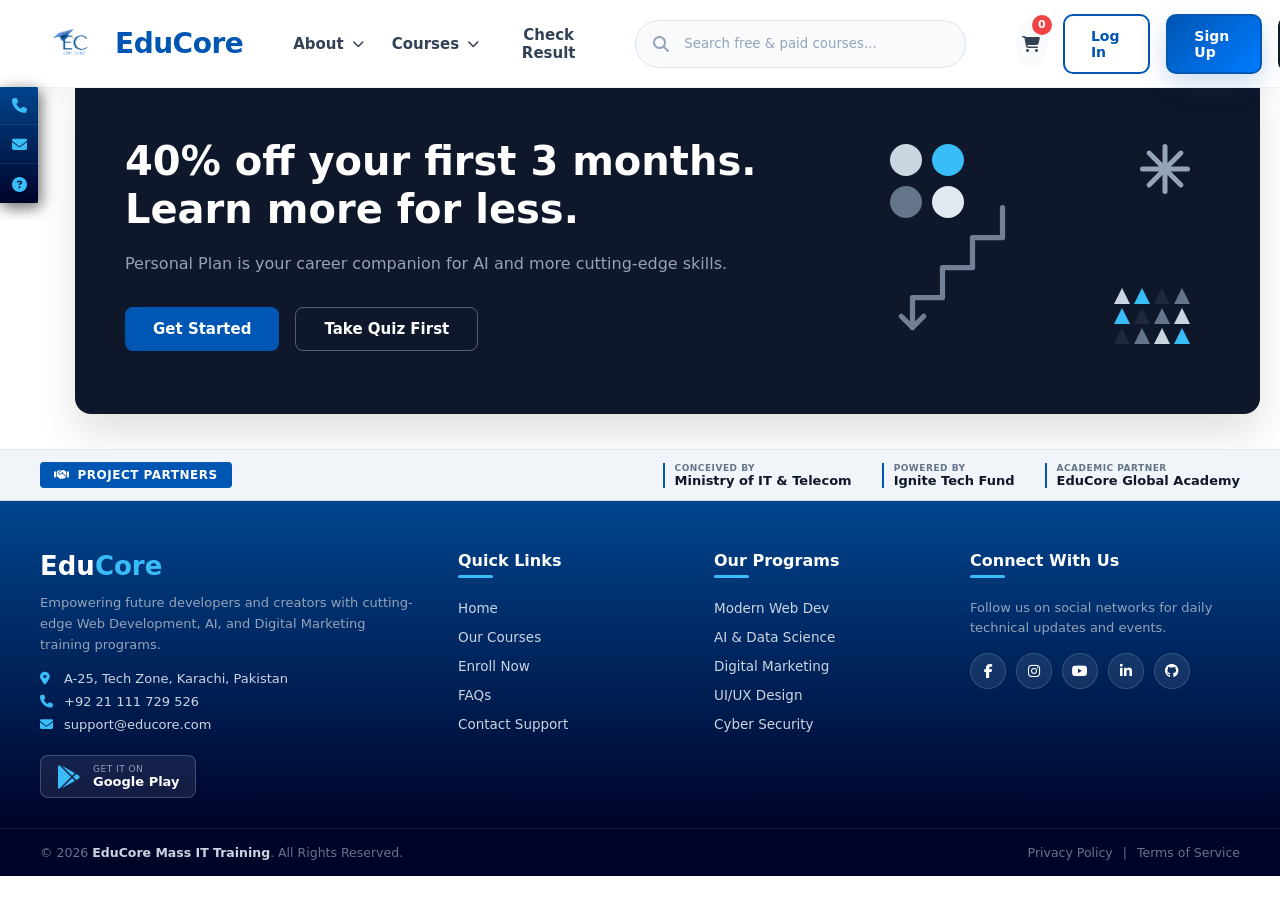
==== index.html @ 3bc1be22 "header footer" ====
<!DOCTYPE html>
<html lang="en">
<head>
    <meta charset="UTF-8">
    <meta name="viewport" content="width=device-width, initial-scale=1.0">
    <title>EduCore Portal</title>
    <link rel="stylesheet" href="https://cdnjs.cloudflare.com/ajax/libs/font-awesome/6.4.0/css/all.min.css">
    <link rel="stylesheet" href="./style.css">
</head>
<body>
<!-- header    first -->


<!-- ===========================
      TOP ANNOUNCEMENT BAR
=========================== -->

<div class="announcement-bar" id="topBar">

    <div class="announcement-content">

        <div class="announcement-left">

            <span class="offer-badge">
                🔥 Admissions Open
            </span>

            <span class="offer-text">
                New Web Development, Digital Marketing & AI batches are now live.
            </span>

        </div>

        <a href="./enrollment.html" class="offer-btn">

            Take Eligibility Quiz

            <i class="fa-solid fa-arrow-right"></i>

        </a>

    </div>

    <button class="close-btn" onclick="closeBar()">

        <i class="fa-solid fa-xmark"></i>

    </button>

</div>


<!-- header frst close -->



<!-- header -->
<div id="header-placeholder"></div>

<!-- header -->












<!-- ====================================
      FLOATING SIDEBAR NAVIGATION 
===================================== -->
<div class="side-floating-bar">

  <!-- Phone Contact -->
  <a href="tel:03041111570" class="side-item">
    <i class="fa-solid fa-phone"></i>
    <span class="side-tooltip">0304-111-1570</span>
  </a>

  <!-- Email Support -->
  <a href="mailto:support@educore.com" class="side-item">
    <i class="fa-solid fa-envelope"></i>
    <span class="side-tooltip">@educore.com</span>
  </a>

  <!-- Quick FAQ / Page Link -->
  <a href="./faq.html" class="side-item accent-item">
    <i class="fa-solid fa-circle-question"></i>
    <span class="side-tooltip">Any Question?</span>
  </a>

</div>
<!-- ====================================
      FLOATING SIDEBAR NAVIGATION 
===================================== -->





























    <!-- /////////////////////nav end//////////////////////// -->

<div class="page-container">

    <section class="hero-slider">
        <div class="slider-container">
            <div class="slider-content">
                <h1 class="animate-text-left">40% off your first 3 months. Learn more for less.</h1>
                <p class="animate-text-bottom">Personal Plan is your career companion for AI and more cutting-edge skills.</p>
                <div class="slider-actions animate-fade">
                    <button class="slider-btn-primary">Get Started</button>
                    <button class="slider-btn-secondary" onclick="openResultModal()">Take Quiz First</button>
                </div>
            </div>

            <div class="slider-graphics-pure">
                
                <div class="circles-group">
                    <div class="pure-circle c-light"></div>
                    <div class="pure-circle c-teal"></div>
                    <div class="pure-circle c-blue-grey"></div>
                    <div class="pure-circle c-dark-grey"></div>
                </div>

                <div class="asterisk-shape">
                    <span class="bar"></span>
                    <span class="bar"></span>
                    <span class="bar"></span>
                    <span class="bar"></span>
                </div>

                <div class="staircase-arrow">
                    <svg width="150" height="150" viewBox="0 0 200 200" fill="none" xmlns="http://www.w3.org/2000/svg">
                        <path d="M150 10V50H110V90H70V130H30V170" stroke="#718096" stroke-width="7" stroke-linecap="round" stroke-linejoin="round"/>
                        <path d="M15 155L30 170L45 155" stroke="#718096" stroke-width="7" stroke-linecap="round" stroke-linejoin="round"/>
                    </svg>
                </div>

                <div class="triangles-mosaic">
                    <div class="tr-sharp color-1"></div>
                    <div class="tr-sharp color-2"></div>
                    <div class="tr-sharp color-3"></div>
                    <div class="tr-sharp color-4"></div>
                    <div class="tr-sharp color-2"></div>
                    <div class="tr-sharp color-3"></div>
                    <div class="tr-sharp color-4"></div>
                    <div class="tr-sharp color-1"></div>
                    <div class="tr-sharp color-3"></div>
                    <div class="tr-sharp color-4"></div>
                    <div class="tr-sharp color-1"></div>
                    <div class="tr-sharp color-2"></div>
                </div>

            </div>
        </div>
    </section>

</div>



    <!-- ///////////////////////slider end//////////////////// -->











































<!-- footer -->
 <div id="footer-placeholder"></div>
 <!-- footer -->



    <!-- JavaScript-->
    <script src="./app.js"></script>
</body>
</html>
---- style.css ----
/*====================================
      1️⃣ CSS VARIABLES (THEME CONFIG)
=====================================*/
:root {
  /* Blue Shades */
  --primary-blue: #0056b3;
  --primary-blue-hover: #0046a1;
  --primary-blue-active: #00408f;
  --primary-blue-alpha: rgba(0, 86, 179, .08);
  --primary-blue-shadow: rgba(0, 86, 179, .20);
  --primary-blue-shadow-hover: rgba(0, 86, 179, .30);

  /* Dark / Slate / Grey Shades */
  --text-dark: #334155;
  --text-heading: #0f172a;
  --btn-dark-bg: #0f172a;
  --slider-bg: #0f172a;

  /* Light / Grey / Border Shades */
  --bg-body: #ffffff;
  --bg-light-grey: #f8fafc;
  --border-light: #edf2f7;
  --border-input: #dbe3ec;
  --placeholder-grey: #94a3b8;
  --icon-grey: #94a3b8;
  --text-muted: #94a3b8;

  /* Status Badges & Accents */
  --badge-free-bg: #dcfce7;
  --badge-free-text: #15803d;
  --badge-paid-bg: #fee2e2;
  --badge-paid-text: #dc2626;
  --cart-badge-bg: #ef4444;

  /* Shadows */
  --shadow-header: 0 8px 25px rgba(0, 0, 0, .04);
  --shadow-dropdown: 0 25px 60px rgba(0, 0, 0, .12);
  --shadow-hover: 0 15px 30px rgba(0, 0, 0, .12);
}

/* Reset Base */
* {
  margin: 0;
  padding: 0;
  box-sizing: border-box;
  font-family: system-ui, -apple-system, BlinkMacSystemFont, 'Segoe UI', Roboto, Oxygen, Ubuntu, Cantarell, sans-serif;
}

body {
  background-color: var(--bg-body);
  color: var(--text-dark);
}

/*====================================
      TOP ANNOUNCEMENT BAR
=====================================*/
.announcement-bar {
  background: var(--btn-dark-bg);
  color: var(--bg-body);
  padding: 10px 20px;
  display: flex;
  align-items: center;
  justify-content: space-between;
  font-size: 14px;
}

.announcement-content {
  display: flex;
  align-items: center;
  gap: 15px;
  margin: 0 auto;
}

.offer-badge {
  background: rgba(255, 255, 255, 0.15);
  padding: 4px 10px;
  border-radius: 20px;
  font-weight: 600;
  font-size: 12px;
}

.offer-btn {
  color: var(--bg-body);
  text-decoration: underline;
  font-weight: 600;
  display: flex;
  align-items: center;
  gap: 6px;
}

.close-btn {
  background: none;
  border: none;
  color: var(--bg-body);
  cursor: pointer;
  font-size: 16px;
}

/*====================================
            MAIN HEADER
=====================================*/
.main-header {
  position: fixed;
  top: 0;
  left: 0;
  width: 100%;
  height: 88px;
  background: var(--bg-body);
  display: flex;
  align-items: center;
  justify-content: space-between;
  padding: 0 45px;
  border-bottom: 1px solid var(--border-light);
  box-shadow: var(--shadow-header);
  z-index: 99999;
  transition: all .35s ease;
}

/* Logo */
.logo-link {
  display: flex;
  align-items: center;
  gap: 12px;
  text-decoration: none;
}

.brand-logo {
  width: 58px;
  transition: .45s;
}

.logo-link:hover .brand-logo {
  transform: rotate(-8deg) scale(1.08);
}

.brand-name {
  font-size: 28px;
  font-weight: 700;
  color: var(--primary-blue);
  letter-spacing: -.5px;
}

/* Center Navigation */
.center-nav {
  flex: 1;
  display: flex;
  align-items: center;
  justify-content: center;
  gap: 45px;
  margin: 0 50px;
}

.nav-links {
  display: flex;
  align-items: center;
  gap: 28px;
}

.drop-btn,
.nav-btn-link {
  background: none;
  border: none;
  outline: none;
  cursor: pointer;
  font-size: 15px;
  font-weight: 600;
  color: var(--text-dark);
  display: flex;
  align-items: center;
  gap: 8px;
  transition: .35s;
  position: relative;
}

.drop-btn i {
  font-size: 12px;
  transition: .35s;
}

.drop-btn:hover,
.nav-btn-link:hover {
  color: var(--primary-blue);
}

.drop-btn:hover i {
  transform: rotate(180deg);
}

.nav-links a::after,
.drop-btn::after,
.nav-btn-link::after {
  content: "";
  position: absolute;
  left: 0;
  bottom: -8px;
  width: 0;
  height: 3px;
  background: var(--primary-blue);
  border-radius: 50px;
  transition: .35s ease;
}

.nav-links a:hover::after,
.drop-btn:hover::after,
.nav-btn-link:hover::after {
  width: 100%;
}

/* Search Bar */
.search-container {
  position: relative;
  width: 360px;
}

.search-icon {
  position: absolute;
  left: 18px;
  top: 50%;
  transform: translateY(-50%);
  color: var(--icon-grey);
}

.search-container input {
  width: 100%;
  height: 48px;
  padding-left: 48px;
  padding-right: 20px;
  border: 1px solid var(--border-input);
  border-radius: 50px;
  outline: none;
  background: var(--bg-light-grey);
  transition: .35s;
}

.search-container input::placeholder {
  color: var(--placeholder-grey);
}

.search-container input:focus {
  background: var(--bg-body);
  border-color: var(--primary-blue);
  box-shadow: 0 0 0 4px var(--primary-blue-alpha);
}

/* Header Actions */
.header-actions {
  display: flex;
  align-items: center;
  gap: 16px;
}

.cart-btn {
  width: 48px;
  height: 48px;
  border-radius: 50%;
  display: flex;
  justify-content: center;
  align-items: center;
  text-decoration: none;
  color: var(--text-dark);
  background: var(--bg-light-grey);
  position: relative;
  transition: .35s;
}

.cart-btn:hover {
  background: var(--primary-blue);
  color: var(--bg-body);
  transform: translateY(-4px);
}

.cart-badge {
  position: absolute;
  top: -5px;
  right: -5px;
  width: 20px;
  height: 20px;
  border-radius: 50%;
  background: var(--cart-badge-bg);
  color: var(--bg-body);
  font-size: 11px;
  display: flex;
  align-items: center;
  justify-content: center;
  font-weight: 600;
}

/* Buttons */
.btn-swipe,
.enroll-btn {
  position: relative;
  overflow: hidden;
  display: inline-flex;
  align-items: center;
  justify-content: center;
  padding: 12px 26px;
  border-radius: 10px;
  text-decoration: none;
  font-size: 14px;
  font-weight: 600;
  transition: .4s;
  cursor: pointer;
}

.login-btn {
  border: 2px solid var(--primary-blue);
  color: var(--primary-blue);
  background: var(--bg-body);
}

.login-btn:hover {
  background: var(--primary-blue);
  color: var(--bg-body);
}

.signup-btn {
  background: linear-gradient(135deg, #0056b3, #007bff);
  color: var(--bg-body);
  border: 2px solid var(--primary-blue);
  box-shadow: 0 10px 25px var(--primary-blue-shadow);
}

.signup-btn:hover {
  background: linear-gradient(135deg, #00408f, #0056b3);
  transform: translateY(-4px);
}

.enroll-btn {
  background: var(--btn-dark-bg);
  color: var(--bg-body);
}

/* Dropdowns */
.dropdown {
  position: relative;
}

.dropdown-menu,
.about-content-box {
  position: absolute;
  top: 65px;
  left: 0;
  background: var(--bg-body);
  border-radius: 18px;
  border: 1px solid var(--border-light);
  box-shadow: var(--shadow-dropdown);
  opacity: 0;
  visibility: hidden;
  transform: translateY(20px);
  transition: .4s ease;
  z-index: 999;
}

.dropdown:hover .dropdown-menu,
.about-dropdown:hover .about-content-box {
  opacity: 1;
  visibility: visible;
  transform: translateY(0);
}

.about-content-box {
  width: 330px;
  padding: 22px;
}

.dropdown-menu {
  width: 900px;
  display: grid;
  grid-template-columns: repeat(4, 1fr);
  gap: 30px;
  padding: 30px;
}

.drop-col h4 {
  color: var(--text-heading);
  margin-bottom: 18px;
  font-size: 17px;
  border-bottom: 2px solid var(--primary-blue);
  padding-bottom: 8px;
}

.drop-col ul {
  list-style: none;
}

.drop-col li {
  display: flex;
  justify-content: space-between;
  align-items: center;
  padding: 10px 0;
  cursor: pointer;
  transition: .35s;
}

.drop-col li:hover {
  padding-left: 10px;
  color: var(--primary-blue);
}

.badge {
  padding: 4px 10px;
  border-radius: 30px;
  font-size: 11px;
  font-weight: 600;
}

.badge-free {
  background: var(--badge-free-bg);
  color: var(--badge-free-text);
}

.badge-paid {
  background: var(--badge-paid-bg);
  color: var(--badge-paid-text);
}
/*====================================
  FLOATING SIDEBAR (HOVER & CLICK FIX)
=====================================*/
.side-floating-bar {
  position: fixed;
  left: 0;
  top: 87px;
  z-index: 99999; /* Higher z-index taaki slider ke upar rahe */
  display: flex;
  flex-direction: column;
  gap: 1px;
  
  /* Gradient Background */
  background: hsla(236, 100%, 8%, 1);
  background: linear-gradient(90deg, hsla(236, 100%, 8%, 1) 0%, hsla(211, 100%, 28%, 1) 100%);
  background: -moz-linear-gradient(90deg, hsla(236, 100%, 8%, 1) 0%, hsla(211, 100%, 28%, 1) 100%);
  background: -webkit-linear-gradient(90deg, hsla(236, 100%, 8%, 1) 0%, hsla(211, 100%, 28%, 1) 100%);
  filter: progid:DXImageTransform.Microsoft.gradient( startColorstr="#000328", endColorstr="#00458E", GradientType=1 );

  border-top-right-radius: 2px;
  border-bottom-right-radius: 2px;
  box-shadow: 2px 4px 15px rgba(0, 0, 0, 0.35);
}

.side-item {
  position: relative;
  width: 38px;
  height: 38px;
  display: flex;
  justify-content: center;
  align-items: center;
  color: #38bdf8;
  text-decoration: none;
  background: transparent;
  transition: all 0.25s ease;
  border-bottom: 1px solid rgba(255, 255, 255, 0.08);
  cursor: pointer; /* Click icon hand pointer */
  z-index: 1;
}

.side-item:last-child {
  border-bottom: none;
}

.side-item i {
  font-size: 15px;
  pointer-events: none; /* Icon click event block na kare */
}

.side-item:hover {
  color: #ffffff;
  background: rgba(255, 255, 255, 0.15);
}

/* Tooltip / Popup Slide-out */
.side-item .side-tooltip {
  position: absolute;
  left: 100%;
  top: 0;
  height: 100%;
  
  background: hsla(236, 100%, 8%, 1);
  background: linear-gradient(90deg, hsla(236, 100%, 8%, 1) 0%, hsla(211, 100%, 28%, 1) 100%);
  background: -moz-linear-gradient(90deg, hsla(236, 100%, 8%, 1) 0%, hsla(211, 100%, 28%, 1) 100%);
  background: -webkit-linear-gradient(90deg, hsla(236, 100%, 8%, 1) 0%, hsla(211, 100%, 28%, 1) 100%);
  filter: progid:DXImageTransform.Microsoft.gradient( startColorstr="#000328", endColorstr="#00458E", GradientType=1 );

  color: #ffffff;
  font-size: 13px;
  font-weight: 500;
  white-space: nowrap;
  padding: 0 14px;
  display: flex;
  align-items: center;
  border-top-right-radius: 4px;
  border-bottom-right-radius: 4px;
  border-left: 1px solid rgba(255, 255, 255, 0.15);
  
  /* Display & Visibility settings */
  opacity: 0;
  visibility: hidden;
  transform: translateX(-8px);
  transition: opacity 0.25s ease, transform 0.25s ease, visibility 0.25s;
  box-shadow: 4px 2px 12px rgba(0, 0, 0, 0.35);
}

/* Hover Action - Reveal Tooltip */
.side-item:hover .side-tooltip {
  opacity: 1;
  visibility: visible;
  transform: translateX(0);
}















/*====================================
  3️⃣ HERO SLIDER & ANIMATED SHAPES
=====================================*/
.page-container {
  padding: 35px 20px 35px 75px; 
  max-width: 1350px;
  margin: 0 auto;
}

.hero-slider {
  background-color: var(--slider-bg);
  border-radius: 16px;
  padding: 60px 50px;
  box-shadow: 0 20px 40px rgba(0, 0, 0, 0.12);
}

.slider-container {
  display: flex;
  align-items: center;
  justify-content: space-between;
  gap: 40px;
}

.slider-content {
  flex: 1.2;
}

.slider-content h1 {
  font-size: 40px;
  font-weight: 700;
  color: #ffffff;
  line-height: 1.2;
  margin-bottom: 18px;
}

.slider-content p {
  font-size: 16px;
  color: #94a3b8;
  margin-bottom: 30px;
  line-height: 1.6;
}

.slider-actions {
  display: flex;
  gap: 16px;
}

.slider-btn-primary {
  background: var(--primary-blue);
  color: #ffffff;
  border: none;
  padding: 12px 28px;
  border-radius: 8px;
  font-weight: 600;
  font-size: 15px;
  cursor: pointer;
  transition: 0.35s;
}

.slider-btn-primary:hover {
  background: var(--primary-blue-hover);
  transform: translateY(-2px);
}

.slider-btn-secondary {
  background: transparent;
  color: #ffffff;
  border: 1px solid rgba(255, 255, 255, 0.3);
  padding: 12px 28px;
  border-radius: 8px;
  font-weight: 600;
  font-size: 15px;
  cursor: pointer;
  transition: 0.35s;
}

.slider-btn-secondary:hover {
  background: rgba(255, 255, 255, 0.1);
  border-color: #ffffff;
}

/* Graphics & Animations */
.slider-graphics-pure {
  position: relative;
  width: 340px;
  height: 220px;
  flex-shrink: 0;
}

/* 1. Circles Floating Animation */
.circles-group {
  display: grid;
  grid-template-columns: repeat(2, 32px);
  gap: 10px;
  position: absolute;
  top: 10px;
  left: 20px;
  animation: floatPulse 4s ease-in-out infinite;
}

.pure-circle {
  width: 32px;
  height: 32px;
  border-radius: 50%;
}

.c-light { background-color: #cbd5e1; }
.c-teal { background-color: #38bdf8; }
.c-blue-grey { background-color: #64748b; }
.c-dark-grey { background-color: #e2e8f0; }

/* 2. Rotating Star / Asterisk */
.asterisk-shape {
  position: absolute;
  top: 10px;
  right: 20px;
  width: 50px;
  height: 50px;
  animation: spinSlow 12s linear infinite;
}

.asterisk-shape .bar {
  position: absolute;
  top: 50%;
  left: 0;
  width: 100%;
  height: 5px;
  background-color: #94a3b8;
  border-radius: 3px;
}

.asterisk-shape .bar:nth-child(1) { transform: translateY(-50%) rotate(0deg); }
.asterisk-shape .bar:nth-child(2) { transform: translateY(-50%) rotate(45deg); }
.asterisk-shape .bar:nth-child(3) { transform: translateY(-50%) rotate(90deg); }
.asterisk-shape .bar:nth-child(4) { transform: translateY(-50%) rotate(135deg); }

/* 3. Staircase Arrow Bounce */
.staircase-arrow {
  position: absolute;
  bottom: 0;
  left: 20px;
  animation: stepBounce 2.5s ease-in-out infinite;
}

/* 4. Triangles Shimmer */
.triangles-mosaic {
  position: absolute;
  bottom: 10px;
  right: 20px;
  display: grid;
  grid-template-columns: repeat(4, 16px);
  gap: 4px;
}

.tr-sharp {
  width: 0;
  height: 0;
  border-left: 8px solid transparent;
  border-right: 8px solid transparent;
  border-bottom: 16px solid #475569;
  animation: shimmer 3s infinite ease-in-out;
}

.tr-sharp.color-1 { border-bottom-color: #cbd5e1; animation-delay: 0.2s; }
.tr-sharp.color-2 { border-bottom-color: #38bdf8; animation-delay: 0.4s; }
.tr-sharp.color-3 { border-bottom-color: #1e293b; animation-delay: 0.6s; }
.tr-sharp.color-4 { border-bottom-color: #64748b; animation-delay: 0.8s; }

/* Keyframe Animations */
@keyframes floatPulse {
  0%, 100% { transform: translateY(0) scale(1); }
  50% { transform: translateY(-8px) scale(1.03); }
}

@keyframes spinSlow {
  from { transform: rotate(0deg); }
  to { transform: rotate(360deg); }
}

@keyframes stepBounce {
  0%, 100% { transform: translateY(0); }
  50% { transform: translateY(6px); }
}

@keyframes shimmer {
  0%, 100% { opacity: 0.5; transform: scale(1); }
  50% { opacity: 1; transform: scale(1.1); }
}










































































/*====================================
      FOOTER STYLES (THEME MATCHED)
=====================================*/
.site-footer {
  width: 100%;
  font-family: inherit;
}

/* 1. Stakeholders Strip (Light Grey Header Strip) */
.stakeholders-strip {
  background: #f1f5f9;
  border-top: 1px solid #e2e8f0;
  border-bottom: 1px solid #cbd5e1;
  padding: 12px 20px;
}

.strip-container {
  max-width: 1200px;
  margin: 0 auto;
  display: flex;
  align-items: center;
  justify-content: space-between;
  flex-wrap: wrap;
  gap: 15px;
}

.stakeholder-badge {
  background: #0056b3;
  color: #ffffff;
  padding: 6px 14px;
  border-radius: 4px;
  font-size: 12px;
  font-weight: 700;
  display: flex;
  align-items: center;
  gap: 8px;
  letter-spacing: 0.5px;
}

.partners-logos {
  display: flex;
  align-items: center;
  gap: 30px;
  flex-wrap: wrap;
}

.partner-box {
  display: flex;
  flex-direction: column;
  border-left: 2px solid #0056b3;
  padding-left: 10px;
}

.partner-box small {
  font-size: 9px;
  color: #64748b;
  font-weight: 700;
  letter-spacing: 0.5px;
}

.partner-box strong {
  font-size: 13px;
  color: #0f172a;
}

/* 2. Main Footer Body (Theme Gradient) */
.footer-main {
  background: hsla(236, 100%, 8%, 1);
  background: linear-gradient(90deg, hsla(236, 100%, 8%, 1) 0%, hsla(211, 100%, 28%, 1) 100%);
  background: -moz-linear-gradient(90deg, hsla(236, 100%, 8%, 1) 0%, hsla(211, 100%, 28%, 1) 100%);
  background: -webkit-linear-gradient(90deg, hsla(236, 100%, 8%, 1) 0%, hsla(211, 100%, 28%, 1) 100%);
  filter: progid:DXImageTransform.Microsoft.gradient( startColorstr="#000328", endColorstr="#00458E", GradientType=1 );
  color: #cbd5e1;
  padding: 50px 20px 30px;
}

.footer-container {
  max-width: 1200px;
  margin: 0 auto;
  display: grid;
  grid-template-columns: 1.4fr 0.8fr 0.8fr 1fr;
  gap: 40px;
}

.footer-col .col-title {
  color: #ffffff;
  font-size: 16px;
  font-weight: 700;
  margin-bottom: 20px;
  position: relative;
  padding-bottom: 8px;
}

.footer-col .col-title::after {
  content: "";
  position: absolute;
  left: 0;
  bottom: 0;
  width: 35px;
  height: 3px;
  background: #38bdf8;
  border-radius: 2px;
}

.footer-logo {
  font-size: 26px;
  color: #ffffff;
  font-weight: 800;
  margin-bottom: 12px;
}

.footer-logo span {
  color: #38bdf8;
}

.brand-desc {
  font-size: 13px;
  line-height: 1.6;
  margin-bottom: 16px;
  color: #94a3b8;
}

.contact-info p {
  font-size: 13px;
  margin-bottom: 8px;
  display: flex;
  align-items: center;
  gap: 10px;
  color: #cbd5e1;
}

.contact-info i {
  color: #38bdf8;
  width: 14px;
}

/* Google Play Button Feature */
.google-play-btn {
  display: inline-flex;
  align-items: center;
  gap: 12px;
  background: rgba(255, 255, 255, 0.08);
  border: 1px solid rgba(255, 255, 255, 0.2);
  padding: 8px 16px;
  border-radius: 8px;
  color: #ffffff;
  text-decoration: none;
  margin-top: 15px;
  transition: all 0.3s ease;
}

.google-play-btn:hover {
  background: rgba(255, 255, 255, 0.18);
  border-color: #38bdf8;
  transform: translateY(-2px);
}

.google-play-btn i {
  font-size: 24px;
  color: #38bdf8;
}

.google-play-btn .btn-text {
  display: flex;
  flex-direction: column;
}

.google-play-btn small {
  font-size: 9px;
  letter-spacing: 0.5px;
  color: #94a3b8;
}

.google-play-btn span {
  font-size: 13px;
  font-weight: 700;
}

/* Footer Links */
.footer-links {
  list-style: none;
  padding: 0;
  margin: 0;
}

.footer-links li {
  margin-bottom: 10px;
}

.footer-links a {
  color: #cbd5e1;
  text-decoration: none;
  font-size: 13.5px;
  transition: all 0.25s ease;
}

.footer-links a:hover {
  color: #38bdf8;
  padding-left: 6px;
}

/* Social Icons */
.social-text {
  font-size: 13px;
  color: #94a3b8;
  margin-bottom: 16px;
  line-height: 1.5;
}

.footer-socials {
  display: flex;
  gap: 10px;
}

.social-icon {
  width: 36px;
  height: 36px;
  border-radius: 50%;
  background: rgba(255, 255, 255, 0.08);
  border: 1px solid rgba(255, 255, 255, 0.15);
  color: #ffffff;
  display: flex;
  align-items: center;
  justify-content: center;
  text-decoration: none;
  font-size: 14px;
  transition: all 0.3s ease;
}

.social-icon:hover {
  background: #0056b3;
  border-color: #38bdf8;
  color: #ffffff;
  transform: translateY(-3px);
}

/* 3. Bottom Copyright Bar */
.footer-bottom {
  background: #000328;
  border-top: 1px solid rgba(255, 255, 255, 0.08);
  padding: 16px 20px;
  font-size: 12.5px;
  color: #64748b;
}

.bottom-container {
  max-width: 1200px;
  margin: 0 auto;
  display: flex;
  justify-content: space-between;
  align-items: center;
  flex-wrap: wrap;
  gap: 10px;
}

.bottom-container strong {
  color: #cbd5e1;
}

.legal-links {
  display: flex;
  gap: 10px;
}

.legal-links a {
  color: #64748b;
  text-decoration: none;
  transition: color 0.2s;
}

.legal-links a:hover {
  color: #38bdf8;
}

/* BACK TO TOP BUTTON */
#backToTopBtn {
  position: fixed;
  bottom: 25px;
  right: 25px;
  width: 42px;
  height: 42px;
  border-radius: 50%;
  background: linear-gradient(135deg, #0056b3, #007bff);
  color: #ffffff;
  border: none;
  outline: none;
  cursor: pointer;
  box-shadow: 0 4px 12px rgba(0, 0, 0, 0.3);
  display: flex;
  align-items: center;
  justify-content: center;
  font-size: 16px;
  z-index: 1000;
  opacity: 0;
  visibility: hidden;
  transition: all 0.3s ease;
}

#backToTopBtn.show {
  opacity: 1;
  visibility: visible;
}

#backToTopBtn:hover {
  background: linear-gradient(135deg, #003e82, #0056b3);
  transform: translateY(-4px);
}

/* Responsive Grid for Mobile/Tablet */
@media (max-width: 900px) {
  .footer-container {
    grid-template-columns: 1fr 1fr;
  }
}

@media (max-width: 550px) {
  .footer-container {
    grid-template-columns: 1fr;
  }
  .strip-container, .bottom-container {
    flex-direction: column;
    text-align: center;
  }
}




/* footer end */
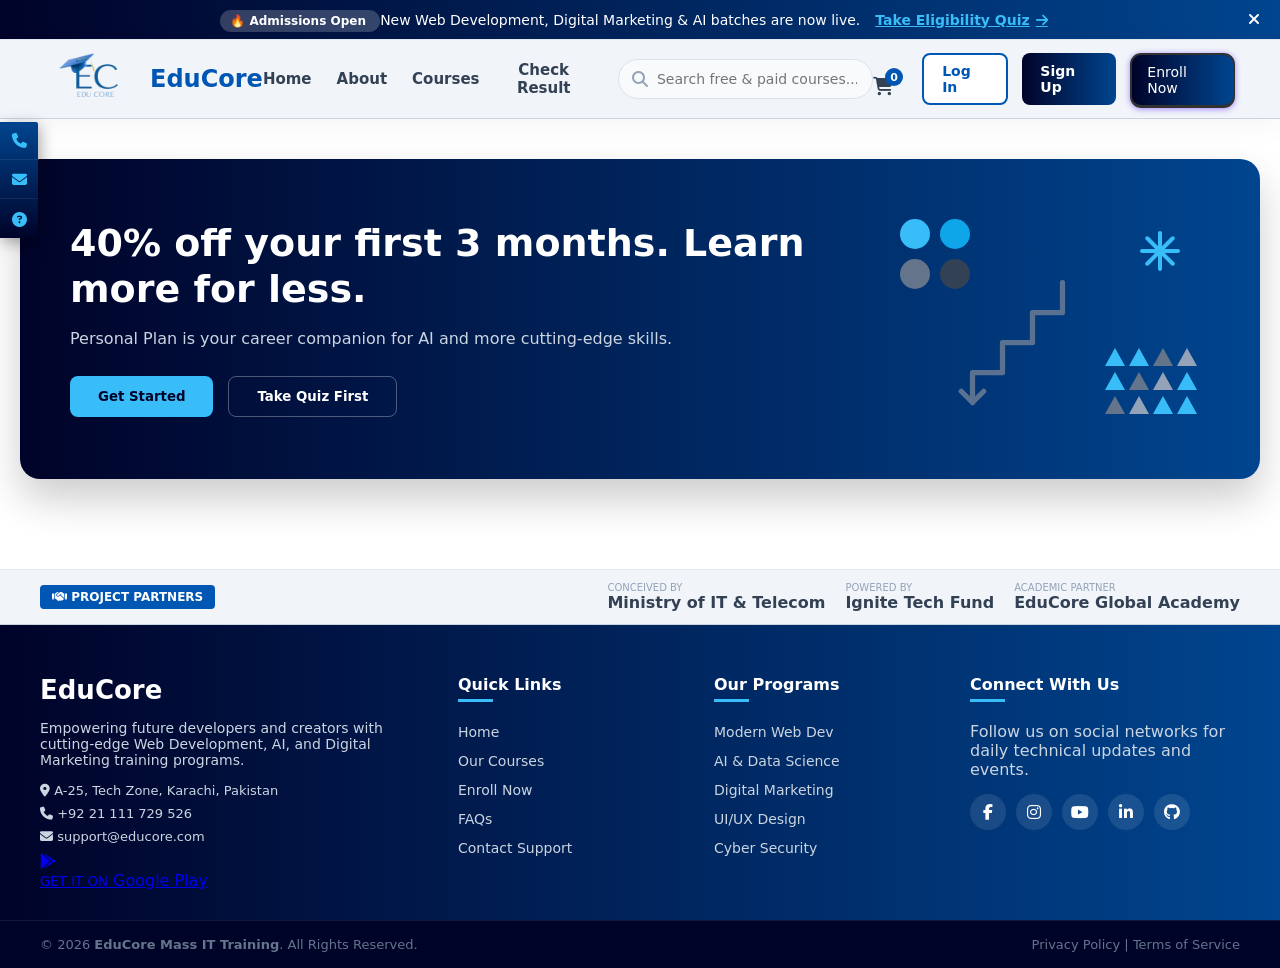
==== commit bbe7ce84: "faq update" ====
--- a/index.html
+++ b/index.html
@@ -70,41 +70,38 @@
 
 
 
+
+
+
+
+
 <!-- ====================================
       FLOATING SIDEBAR NAVIGATION 
 ===================================== -->
 <div class="side-floating-bar">
 
   <!-- Phone Contact -->
-  <a href="tel:03041111570" class="side-item">
+  <a href="tel:03200918060" class="side-item">
     <i class="fa-solid fa-phone"></i>
-    <span class="side-tooltip">0304-111-1570</span>
+    <span class="side-tooltip">03200918060</span>
   </a>
 
   <!-- Email Support -->
   <a href="mailto:support@educore.com" class="side-item">
     <i class="fa-solid fa-envelope"></i>
-    <span class="side-tooltip">@educore.com</span>
+    <span class="side-tooltip">@educore</span>
   </a>
 
   <!-- Quick FAQ / Page Link -->
   <a href="./faq.html" class="side-item accent-item">
     <i class="fa-solid fa-circle-question"></i>
-    <span class="side-tooltip">Any Question?</span>
+    <span class="side-tooltip">FAQs</span>
   </a>
 
 </div>
 <!-- ====================================
       FLOATING SIDEBAR NAVIGATION 
 ===================================== -->
-
-
-
-
-
-
-
-
 
 
 
--- a/style.css
+++ b/style.css
@@ -1,426 +1,413 @@
-/*====================================
-      1️⃣ CSS VARIABLES (THEME CONFIG)
-=====================================*/
+/*===================================================
+  1. GLOBAL VARIABLES & THEME CONFIG
+====================================================*/
 :root {
-  /* Blue Shades */
-  --primary-blue: #0056b3;
-  --primary-blue-hover: #0046a1;
-  --primary-blue-active: #00408f;
-  --primary-blue-alpha: rgba(0, 86, 179, .08);
-  --primary-blue-shadow: rgba(0, 86, 179, .20);
-  --primary-blue-shadow-hover: rgba(0, 86, 179, .30);
-
-  /* Dark / Slate / Grey Shades */
-  --text-dark: #334155;
-  --text-heading: #0f172a;
-  --btn-dark-bg: #0f172a;
-  --slider-bg: #0f172a;
-
-  /* Light / Grey / Border Shades */
-  --bg-body: #ffffff;
-  --bg-light-grey: #f8fafc;
-  --border-light: #edf2f7;
-  --border-input: #dbe3ec;
-  --placeholder-grey: #94a3b8;
-  --icon-grey: #94a3b8;
-  --text-muted: #94a3b8;
-
-  /* Status Badges & Accents */
-  --badge-free-bg: #dcfce7;
-  --badge-free-text: #15803d;
-  --badge-paid-bg: #fee2e2;
-  --badge-paid-text: #dc2626;
-  --cart-badge-bg: #ef4444;
-
-  /* Shadows */
-  --shadow-header: 0 8px 25px rgba(0, 0, 0, .04);
-  --shadow-dropdown: 0 25px 60px rgba(0, 0, 0, .12);
-  --shadow-hover: 0 15px 30px rgba(0, 0, 0, .12);
+    --theme-gradient: linear-gradient(90deg, hsla(236, 100%, 8%, 1) 0%, hsla(211, 100%, 28%, 1) 100%);
+    --theme-dark-bg: #000328;
+    --theme-accent-blue: #38bdf8;
+    
+    --primary-blue: #0056b3;
+    --primary-blue-hover: #0046a1;
+    --text-dark: #334155;
+    --text-heading: #0f172a;
+    --bg-body: #ffffff;
+    --bg-light-grey: #f8fafc;
+    --border-light: #edf2f7;
+    --border-input: #dbe3ec;
+    --icon-grey: #94a3b8;
+    --text-muted: #cbd5e1;
+
+    --orange-accent: #f58220;
+    --shadow-header: 0 8px 25px rgba(0, 0, 0, .04);
 }
 
 /* Reset Base */
 * {
-  margin: 0;
-  padding: 0;
-  box-sizing: border-box;
-  font-family: system-ui, -apple-system, BlinkMacSystemFont, 'Segoe UI', Roboto, Oxygen, Ubuntu, Cantarell, sans-serif;
+    margin: 0;
+    padding: 0;
+    box-sizing: border-box;
+    font-family: 'Open Sans', system-ui, -apple-system, sans-serif;
 }
 
 body {
-  background-color: var(--bg-body);
-  color: var(--text-dark);
-}
-
-/*====================================
-      TOP ANNOUNCEMENT BAR
-=====================================*/
+    background-color: var(--bg-body);
+    color: var(--text-dark);
+    overflow-x: hidden;
+}
+
+/*===================================================
+  2. TOP ANNOUNCEMENT BAR & FLOATING SIDEBAR
+====================================================*/
 .announcement-bar {
-  background: var(--btn-dark-bg);
-  color: var(--bg-body);
-  padding: 10px 20px;
-  display: flex;
-  align-items: center;
-  justify-content: space-between;
-  font-size: 14px;
+    background: var(--theme-gradient);
+    color: #ffffff;
+    padding: 10px 20px;
+    display: flex;
+    align-items: center;
+    justify-content: space-between;
+    font-size: 14px;
 }
 
 .announcement-content {
-  display: flex;
-  align-items: center;
-  gap: 15px;
-  margin: 0 auto;
+    display: flex;
+    align-items: center;
+    gap: 15px;
+    margin: 0 auto;
 }
 
 .offer-badge {
-  background: rgba(255, 255, 255, 0.15);
-  padding: 4px 10px;
-  border-radius: 20px;
-  font-weight: 600;
-  font-size: 12px;
+    background: rgba(255, 255, 255, 0.2);
+    padding: 4px 10px;
+    border-radius: 20px;
+    font-weight: 600;
+    font-size: 12px;
 }
 
 .offer-btn {
-  color: var(--bg-body);
-  text-decoration: underline;
-  font-weight: 600;
-  display: flex;
-  align-items: center;
-  gap: 6px;
+    color: var(--theme-accent-blue);
+    text-decoration: underline;
+    font-weight: 600;
+    display: flex;
+    align-items: center;
+    gap: 6px;
 }
 
 .close-btn {
-  background: none;
-  border: none;
-  color: var(--bg-body);
-  cursor: pointer;
-  font-size: 16px;
-}
-
-/*====================================
-            MAIN HEADER
-=====================================*/
+    background: none;
+    border: none;
+    color: #ffffff;
+    cursor: pointer;
+    font-size: 16px;
+}
+
+/* Floating Sidebar Navigation */
+.side-floating-bar {
+    position: fixed;
+    left: 0;
+    top: 35%;
+    z-index: 99999;
+    display: flex;
+    flex-direction: column;
+    gap: 1px;
+    background: var(--theme-gradient);
+    border-top-right-radius: 8px;
+    border-bottom-right-radius: 8px;
+    box-shadow: 2px 4px 15px rgba(0, 0, 0, 0.25);
+}
+
+.side-item {
+    position: relative;
+    width: 42px;
+    height: 42px;
+    display: flex;
+    justify-content: center;
+    align-items: center;
+    color: var(--theme-accent-blue);
+    text-decoration: none;
+    transition: all 0.25s ease;
+    border-bottom: 1px solid rgba(255, 255, 255, 0.08);
+}
+
+.side-item:hover {
+    color: #ffffff;
+    background: rgba(255, 255, 255, 0.15);
+}
+
+.side-item .side-tooltip {
+    position: absolute;
+    left: 100%;
+    top: 0;
+    height: 100%;
+    background: var(--theme-dark-bg);
+    color: #ffffff;
+    font-size: 13px;
+    font-weight: 500;
+    white-space: nowrap;
+    padding: 0 14px;
+    display: flex;
+    align-items: center;
+    border-top-right-radius: 4px;
+    border-bottom-right-radius: 4px;
+    opacity: 0;
+    visibility: hidden;
+    transform: translateX(-8px);
+    transition: all 0.25s ease;
+}
+
+.side-item:hover .side-tooltip {
+    opacity: 1;
+    visibility: visible;
+    transform: translateX(0);
+}
+
+/*===================================================
+  3. MAIN HEADER & DROPDOWNS (Fix Added)
+====================================================*/
 .main-header {
-  position: fixed;
-  top: 0;
-  left: 0;
-  width: 100%;
-  height: 88px;
-  background: var(--bg-body);
-  display: flex;
-  align-items: center;
-  justify-content: space-between;
-  padding: 0 45px;
-  border-bottom: 1px solid var(--border-light);
-  box-shadow: var(--shadow-header);
-  z-index: 99999;
-  transition: all .35s ease;
-}
-
-/* Logo */
+    position: sticky;
+    top: 0;
+    left: 0;
+    width: 100%;
+    height: 80px;
+    background-color: #f1f5f9;
+    border-top: 1px solid #e2e8f0;
+    border-bottom: 1px solid #cbd5e1;
+    /* background: var(--bg-body); */
+    display: flex;
+    align-items: center;
+    justify-content: space-between;
+    padding: 0 45px;
+    /* border-bottom: 1px solid var(--border-light); */
+    box-shadow: var(--shadow-header);
+    z-index: 9999;
+}
+
 .logo-link {
-  display: flex;
-  align-items: center;
-  gap: 12px;
-  text-decoration: none;
+    display: flex;
+    align-items: center;
+    gap: 5px;
+    text-decoration: none;
 }
 
 .brand-logo {
-  width: 58px;
-  transition: .45s;
-}
-
-.logo-link:hover .brand-logo {
-  transform: rotate(-8deg) scale(1.08);
+    height: 100px;
 }
 
 .brand-name {
-  font-size: 28px;
-  font-weight: 700;
-  color: var(--primary-blue);
-  letter-spacing: -.5px;
-}
-
-/* Center Navigation */
+    font-size: 24px;
+    font-weight: 700;
+    color: var(--primary-blue);
+}
+
 .center-nav {
-  flex: 1;
-  display: flex;
-  align-items: center;
-  justify-content: center;
-  gap: 45px;
-  margin: 0 50px;
+    flex: 1;
+    display: flex;
+    align-items: center;
+    justify-content: center;
+    gap: 35px;
 }
 
 .nav-links {
-  display: flex;
-  align-items: center;
-  gap: 28px;
-}
-
-.drop-btn,
-.nav-btn-link {
-  background: none;
-  border: none;
-  outline: none;
-  cursor: pointer;
-  font-size: 15px;
-  font-weight: 600;
-  color: var(--text-dark);
-  display: flex;
-  align-items: center;
-  gap: 8px;
-  transition: .35s;
-  position: relative;
-}
-
-.drop-btn i {
-  font-size: 12px;
-  transition: .35s;
-}
-
-.drop-btn:hover,
-.nav-btn-link:hover {
-  color: var(--primary-blue);
-}
-
-.drop-btn:hover i {
-  transform: rotate(180deg);
-}
-
-.nav-links a::after,
-.drop-btn::after,
-.nav-btn-link::after {
-  content: "";
-  position: absolute;
-  left: 0;
-  bottom: -8px;
-  width: 0;
-  height: 3px;
-  background: var(--primary-blue);
-  border-radius: 50px;
-  transition: .35s ease;
-}
-
-.nav-links a:hover::after,
-.drop-btn:hover::after,
-.nav-btn-link:hover::after {
-  width: 100%;
-}
-
-/* Search Bar */
+    display: flex;
+    align-items: center;
+    gap: 25px;
+}
+
+.dropdown {
+    position: relative;
+}
+
+.drop-btn, .nav-btn-link,.home-btn {
+    background: none;
+    border: none;
+    cursor: pointer;
+    font-size: 15px;
+    font-weight: 600;
+    color: var(--text-dark);
+    display: flex;
+    align-items: center;
+    gap: 8px;
+    text-decoration: none;
+    transition: color 0.2s;
+}
+
+.drop-btn:hover, .nav-btn-link:hover,.home-btn:hover {
+    color: var(--primary-blue);
+}
+
+/* Added Dropdown Active Animations */
+.dropdown-menu, .about-content-box {
+    position: absolute;
+    top: 100%;
+    left: 0;
+    background: #ffffff;
+    box-shadow: 0 10px 30px rgba(0,0,0,0.12);
+    border-radius: 12px;
+    padding: 20px;
+    display: none;
+    z-index: 10000;
+    border: 1px solid var(--border-light);
+}
+
+.dropdown-menu {
+    width: 650px;
+    display: none;
+    grid-template-columns: repeat(4, 1fr);
+    gap: 15px;
+}
+
+.dropdown:hover .dropdown-menu,
+.dropdown:hover .about-content-box {
+    display: grid;
+}
+
+.about-dropdown:hover .about-content-box {
+    display: block;
+    width: 300px;
+}
+
+.drop-col h4 {
+    font-size: 14px;
+    color: var(--primary-blue);
+    margin-bottom: 10px;
+}
+
+.drop-col ul {
+    list-style: none;
+}
+
+.drop-col li {
+    font-size: 13px;
+    margin-bottom: 8px;
+    display: flex;
+    justify-content: space-between;
+    align-items: center;
+}
+
+
+
+
+
+.badge {
+    font-size: 10px;
+    padding: 2px 6px;
+    border-radius: 10px;
+    font-weight: bold;
+}
+.badge-free { background: #dcfce7; color: #15803d; }
+.badge-paid { background: #fee2e2; color: #b91c1c; }
+
+/* Header Search Bar */
 .search-container {
-  position: relative;
-  width: 360px;
-}
+    position: relative;
+    width: 280px;
+}
+
+.search-container input {
+    width: 100%;
+    height: 40px;
+    padding-left: 38px;
+    padding-right: 15px;
+    border: 1px solid var(--border-input);
+    border-radius: 50px;
+    outline: none;
+    background: var(--bg-light-grey);
+    font-size: 14px;
+}
+
+.search-container input:focus {
+          border-color: var(--theme-gradient);
+    box-shadow: 0 0 10px rgba(2, 45, 64, 0.3);
+        }
 
 .search-icon {
-  position: absolute;
-  left: 18px;
-  top: 50%;
-  transform: translateY(-50%);
-  color: var(--icon-grey);
-}
-
-.search-container input {
-  width: 100%;
-  height: 48px;
-  padding-left: 48px;
-  padding-right: 20px;
-  border: 1px solid var(--border-input);
-  border-radius: 50px;
-  outline: none;
-  background: var(--bg-light-grey);
-  transition: .35s;
-}
-
-.search-container input::placeholder {
-  color: var(--placeholder-grey);
-}
-
-.search-container input:focus {
-  background: var(--bg-body);
-  border-color: var(--primary-blue);
-  box-shadow: 0 0 0 4px var(--primary-blue-alpha);
+    position: absolute;
+    left: 14px;
+    top: 50%;
+    transform: translateY(-50%);
+    color: var(--icon-grey);
 }
 
 /* Header Actions */
 .header-actions {
-  display: flex;
-  align-items: center;
-  gap: 16px;
+    display: flex;
+    align-items: center;
+    gap: 14px;
 }
 
 .cart-btn {
-  width: 48px;
-  height: 48px;
-  border-radius: 50%;
-  display: flex;
-  justify-content: center;
-  align-items: center;
-  text-decoration: none;
-  color: var(--text-dark);
-  background: var(--bg-light-grey);
-  position: relative;
-  transition: .35s;
-}
-
-.cart-btn:hover {
-  background: var(--primary-blue);
-  color: var(--bg-body);
-  transform: translateY(-4px);
+    position: relative;
+    color: var(--text-dark);
+    font-size: 18px;
+    text-decoration: none;
+    margin-right: 15px;
+    margin-top: 15px;
 }
 
 .cart-badge {
-  position: absolute;
-  top: -5px;
-  right: -5px;
-  width: 20px;
-  height: 20px;
-  border-radius: 50%;
-  background: var(--cart-badge-bg);
-  color: var(--bg-body);
-  font-size: 11px;
-  display: flex;
-  align-items: center;
-  justify-content: center;
-  font-weight: 600;
-}
-
-/* Buttons */
-.btn-swipe,
-.enroll-btn {
-  position: relative;
-  overflow: hidden;
-  display: inline-flex;
-  align-items: center;
-  justify-content: center;
-  padding: 12px 26px;
-  border-radius: 10px;
-  text-decoration: none;
+    position: absolute;
+    top: -8px;
+    right: -10px;
+    background: var(--primary-blue);
+    color: white;
+    font-size: 11px;
+    width: 18px;
+    height: 18px;
+    border-radius: 50%;
+    display: flex;
+    align-items: center;
+    justify-content: center;
+    font-weight: bold;
+}
+
+.login-btn {
+    border: 2px solid var(--primary-blue);
+    color: var(--primary-blue);
+    background: var(--bg-body);
+    padding: 8px 18px;
+    border-radius: 8px;
+    text-decoration: none;
+    font-weight: 600;
+    font-size: 14px;
+    transition: 0.2s;
+}
+
+.login-btn:hover {
+    background: var(--primary-blue);
+    color: #ffffff;
+}
+
+.signup-btn {
+    background: var(--theme-gradient);
+    color: #ffffff;
+    border: none;
+    padding: 10px 18px;
+    border-radius: 8px;
+    text-decoration: none;
+    font-weight: 600;
+    font-size: 14px;
+    transition: 0.2s;
+}
+
+
+
+/* From Uiverse.io by hakemdamer222 */ 
+.enroll-btn,
+.enroll-btn:focus {
+      background: var(--theme-gradient);
+      color: #ffffff;
+       text-decoration: none;
   font-size: 14px;
-  font-weight: 600;
-  transition: .4s;
+  margin-top: 8px;
+  padding: 9px 15px;
+  border-radius: 0.7rem;
+  /* background-image: linear-gradient(rgb(214, 202, 254), rgb(158, 129, 254)); */
+  border: 2px solid rgb(50, 50, 50);
+  border-bottom: 3px solid rgb(50, 50, 50);
+  box-shadow: 0px 1px 6px 0px rgb(158, 129, 254);
+  transform: translate(0, -3px);
   cursor: pointer;
-}
-
-.login-btn {
-  border: 2px solid var(--primary-blue);
-  color: var(--primary-blue);
-  background: var(--bg-body);
-}
-
-.login-btn:hover {
-  background: var(--primary-blue);
-  color: var(--bg-body);
-}
-
-.signup-btn {
-  background: linear-gradient(135deg, #0056b3, #007bff);
-  color: var(--bg-body);
-  border: 2px solid var(--primary-blue);
-  box-shadow: 0 10px 25px var(--primary-blue-shadow);
-}
-
-.signup-btn:hover {
-  background: linear-gradient(135deg, #00408f, #0056b3);
-  transform: translateY(-4px);
-}
-
-.enroll-btn {
-  background: var(--btn-dark-bg);
-  color: var(--bg-body);
-}
-
-/* Dropdowns */
-.dropdown {
-  position: relative;
-}
-
-.dropdown-menu,
-.about-content-box {
-  position: absolute;
-  top: 65px;
-  left: 0;
-  background: var(--bg-body);
-  border-radius: 18px;
-  border: 1px solid var(--border-light);
-  box-shadow: var(--shadow-dropdown);
-  opacity: 0;
-  visibility: hidden;
-  transform: translateY(20px);
-  transition: .4s ease;
-  z-index: 999;
-}
-
-.dropdown:hover .dropdown-menu,
-.about-dropdown:hover .about-content-box {
-  opacity: 1;
-  visibility: visible;
-  transform: translateY(0);
-}
-
-.about-content-box {
-  width: 330px;
-  padding: 22px;
-}
-
-.dropdown-menu {
-  width: 900px;
-  display: grid;
-  grid-template-columns: repeat(4, 1fr);
-  gap: 30px;
-  padding: 30px;
-}
-
-.drop-col h4 {
-  color: var(--text-heading);
-  margin-bottom: 18px;
-  font-size: 17px;
-  border-bottom: 2px solid var(--primary-blue);
-  padding-bottom: 8px;
-}
-
-.drop-col ul {
-  list-style: none;
-}
-
-.drop-col li {
-  display: flex;
-  justify-content: space-between;
-  align-items: center;
-  padding: 10px 0;
-  cursor: pointer;
-  transition: .35s;
-}
-
-.drop-col li:hover {
-  padding-left: 10px;
-  color: var(--primary-blue);
-}
-
-.badge {
-  padding: 4px 10px;
-  border-radius: 30px;
-  font-size: 11px;
-  font-weight: 600;
-}
-
-.badge-free {
-  background: var(--badge-free-bg);
-  color: var(--badge-free-text);
-}
-
-.badge-paid {
-  background: var(--badge-paid-bg);
-  color: var(--badge-paid-text);
-}
+  transition: 0.2s;
+  transition-timing-function: linear;
+}
+
+.enroll-btn:active {
+  transform: translate(0, 0);
+  border-bottom: 2px solid rgb(50, 50, 50);
+}
+
+ 
+
+
+
 /*====================================
   FLOATING SIDEBAR (HOVER & CLICK FIX)
 =====================================*/
 .side-floating-bar {
-  position: fixed;
+   position: fixed;
   left: 0;
-  top: 87px;
-  z-index: 99999; /* Higher z-index taaki slider ke upar rahe */
+  top: 122px;
+   z-index: 99999;
   display: flex;
   flex-direction: column;
   gap: 1px;
@@ -479,12 +466,12 @@
   background: -moz-linear-gradient(90deg, hsla(236, 100%, 8%, 1) 0%, hsla(211, 100%, 28%, 1) 100%);
   background: -webkit-linear-gradient(90deg, hsla(236, 100%, 8%, 1) 0%, hsla(211, 100%, 28%, 1) 100%);
   filter: progid:DXImageTransform.Microsoft.gradient( startColorstr="#000328", endColorstr="#00458E", GradientType=1 );
-
+width: 90px;
   color: #ffffff;
   font-size: 13px;
   font-weight: 500;
   white-space: nowrap;
-  padding: 0 14px;
+  padding: 0 6px;
   display: flex;
   align-items: center;
   border-top-right-radius: 4px;
@@ -520,594 +507,399 @@
 
 
 
-/*====================================
-  3️⃣ HERO SLIDER & ANIMATED SHAPES
-=====================================*/
+
+
+
+
+
+
+
+
+
+
+
+
+
+
+
+
+
+
+
+
+/*===================================================
+  4. HERO SLIDER & GRAPHICS MOSAIC
+====================================================*/
 .page-container {
-  padding: 35px 20px 35px 75px; 
-  max-width: 1350px;
-  margin: 0 auto;
+    padding: 40px 20px;
+    max-width: 1280px;
+    margin: 0 auto;
 }
 
 .hero-slider {
-  background-color: var(--slider-bg);
-  border-radius: 16px;
-  padding: 60px 50px;
-  box-shadow: 0 20px 40px rgba(0, 0, 0, 0.12);
+    background: var(--theme-gradient);
+    border-radius: 20px;
+    padding: 50px;
+    box-shadow: 0 20px 40px rgba(0, 0, 0, 0.2);
+    color: #ffffff;
+    position: relative;
+    overflow: hidden;
 }
 
 .slider-container {
-  display: flex;
-  align-items: center;
-  justify-content: space-between;
-  gap: 40px;
+    display: flex;
+    align-items: center;
+    justify-content: space-between;
+    gap: 40px;
 }
 
 .slider-content {
-  flex: 1.2;
+    flex: 1.2;
+    z-index: 2;
 }
 
 .slider-content h1 {
-  font-size: 40px;
-  font-weight: 700;
-  color: #ffffff;
-  line-height: 1.2;
-  margin-bottom: 18px;
+    font-size: 38px;
+    font-weight: 700;
+    line-height: 1.2;
+    margin-bottom: 16px;
 }
 
 .slider-content p {
-  font-size: 16px;
-  color: #94a3b8;
-  margin-bottom: 30px;
-  line-height: 1.6;
+    font-size: 16px;
+    color: var(--text-muted);
+    margin-bottom: 28px;
 }
 
 .slider-actions {
-  display: flex;
-  gap: 16px;
+    display: flex;
+    gap: 15px;
 }
 
 .slider-btn-primary {
-  background: var(--primary-blue);
-  color: #ffffff;
-  border: none;
-  padding: 12px 28px;
-  border-radius: 8px;
-  font-weight: 600;
-  font-size: 15px;
-  cursor: pointer;
-  transition: 0.35s;
+    background: var(--theme-accent-blue);
+    color: var(--theme-dark-bg);
+    border: none;
+    padding: 12px 28px;
+    border-radius: 8px;
+    font-weight: 700;
+    cursor: pointer;
+    transition: 0.3s ease;
 }
 
 .slider-btn-primary:hover {
-  background: var(--primary-blue-hover);
-  transform: translateY(-2px);
+    background: #7dd3fc;
+    transform: translateY(-2px);
 }
 
 .slider-btn-secondary {
-  background: transparent;
-  color: #ffffff;
-  border: 1px solid rgba(255, 255, 255, 0.3);
-  padding: 12px 28px;
-  border-radius: 8px;
-  font-weight: 600;
-  font-size: 15px;
-  cursor: pointer;
-  transition: 0.35s;
+    background: transparent;
+    color: #ffffff;
+    border: 1px solid rgba(255, 255, 255, 0.3);
+    padding: 12px 28px;
+    border-radius: 8px;
+    font-weight: 600;
+    cursor: pointer;
+    transition: 0.3s ease;
 }
 
 .slider-btn-secondary:hover {
-  background: rgba(255, 255, 255, 0.1);
-  border-color: #ffffff;
-}
-
-/* Graphics & Animations */
+    background: rgba(255, 255, 255, 0.1);
+}
+
+/* Graphics Shapes */
 .slider-graphics-pure {
-  position: relative;
-  width: 340px;
-  height: 220px;
-  flex-shrink: 0;
-}
-
-/* 1. Circles Floating Animation */
+    position: relative;
+    width: 320px;
+    height: 220px;
+    display: flex;
+    align-items: center;
+    justify-content: center;
+}
+
 .circles-group {
-  display: grid;
-  grid-template-columns: repeat(2, 32px);
-  gap: 10px;
-  position: absolute;
-  top: 10px;
-  left: 20px;
-  animation: floatPulse 4s ease-in-out infinite;
+    display: grid;
+    grid-template-columns: repeat(2, 30px);
+    gap: 10px;
+    position: absolute;
+    left: 10px;
+    top: 10px;
+    animation: floatAnim 4s ease-in-out infinite;
 }
 
 .pure-circle {
-  width: 32px;
-  height: 32px;
-  border-radius: 50%;
-}
-
-.c-light { background-color: #cbd5e1; }
-.c-teal { background-color: #38bdf8; }
+    width: 30px;
+    height: 30px;
+    border-radius: 50%;
+}
+.c-light { background-color: var(--theme-accent-blue); }
+.c-teal { background-color: #0ea5e9; }
 .c-blue-grey { background-color: #64748b; }
-.c-dark-grey { background-color: #e2e8f0; }
-
-/* 2. Rotating Star / Asterisk */
+.c-dark-grey { background-color: #334155; }
+
 .asterisk-shape {
-  position: absolute;
-  top: 10px;
-  right: 20px;
-  width: 50px;
-  height: 50px;
-  animation: spinSlow 12s linear infinite;
+    position: absolute;
+    right: 30px;
+    top: 20px;
+    width: 40px;
+    height: 40px;
 }
 
 .asterisk-shape .bar {
-  position: absolute;
-  top: 50%;
-  left: 0;
-  width: 100%;
-  height: 5px;
-  background-color: #94a3b8;
-  border-radius: 3px;
-}
-
-.asterisk-shape .bar:nth-child(1) { transform: translateY(-50%) rotate(0deg); }
-.asterisk-shape .bar:nth-child(2) { transform: translateY(-50%) rotate(45deg); }
-.asterisk-shape .bar:nth-child(3) { transform: translateY(-50%) rotate(90deg); }
-.asterisk-shape .bar:nth-child(4) { transform: translateY(-50%) rotate(135deg); }
-
-/* 3. Staircase Arrow Bounce */
+    position: absolute;
+    width: 100%;
+    height: 4px;
+    background: var(--theme-accent-blue);
+    top: 50%;
+    left: 0;
+    border-radius: 2px;
+}
+
+.asterisk-shape .bar:nth-child(1) { transform: rotate(0deg); }
+.asterisk-shape .bar:nth-child(2) { transform: rotate(45deg); }
+.asterisk-shape .bar:nth-child(3) { transform: rotate(90deg); }
+.asterisk-shape .bar:nth-child(4) { transform: rotate(135deg); }
+
 .staircase-arrow {
-  position: absolute;
-  bottom: 0;
-  left: 20px;
-  animation: stepBounce 2.5s ease-in-out infinite;
-}
-
-/* 4. Triangles Shimmer */
+    position: absolute;
+    bottom: 0px;
+    left: 60px;
+    opacity: 0.8;
+}
+
 .triangles-mosaic {
-  position: absolute;
-  bottom: 10px;
-  right: 20px;
-  display: grid;
-  grid-template-columns: repeat(4, 16px);
-  gap: 4px;
+    display: grid;
+    grid-template-columns: repeat(4, 18px);
+    gap: 6px;
+    position: absolute;
+    right: 15px;
+    bottom: 15px;
 }
 
 .tr-sharp {
-  width: 0;
-  height: 0;
-  border-left: 8px solid transparent;
-  border-right: 8px solid transparent;
-  border-bottom: 16px solid #475569;
-  animation: shimmer 3s infinite ease-in-out;
-}
-
-.tr-sharp.color-1 { border-bottom-color: #cbd5e1; animation-delay: 0.2s; }
-.tr-sharp.color-2 { border-bottom-color: #38bdf8; animation-delay: 0.4s; }
-.tr-sharp.color-3 { border-bottom-color: #1e293b; animation-delay: 0.6s; }
-.tr-sharp.color-4 { border-bottom-color: #64748b; animation-delay: 0.8s; }
-
-/* Keyframe Animations */
-@keyframes floatPulse {
-  0%, 100% { transform: translateY(0) scale(1); }
-  50% { transform: translateY(-8px) scale(1.03); }
-}
-
-@keyframes spinSlow {
-  from { transform: rotate(0deg); }
-  to { transform: rotate(360deg); }
-}
-
-@keyframes stepBounce {
-  0%, 100% { transform: translateY(0); }
-  50% { transform: translateY(6px); }
-}
-
-@keyframes shimmer {
-  0%, 100% { opacity: 0.5; transform: scale(1); }
-  50% { opacity: 1; transform: scale(1.1); }
-}
-
-
-
-
-
-
-
-
-
-
-
-
-
-
-
-
-
-
-
-
-
-
-
-
-
-
-
-
-
-
-
-
-
-
-
-
-
-
-
-
-
-
-
-
-
-
-
-
-
-
-
-
-
-
-
-
-
-
-
-
-
-
-
-
-
-
-
-
-
-
-
-
-
-
-/*====================================
-      FOOTER STYLES (THEME MATCHED)
-=====================================*/
+    width: 0;
+    height: 0;
+    border-left: 10px solid transparent;
+    border-right: 10px solid transparent;
+    border-bottom: 18px solid #fff;
+}
+
+.color-1 { border-bottom-color: var(--theme-accent-blue); }
+.color-2 { border-bottom-color: #38bdf8; }
+.color-3 { border-bottom-color: #64748b; }
+.color-4 { border-bottom-color: #94a3b8; }
+
+/*===================================================
+  5. SITE FOOTER STYLING
+====================================================*/
 .site-footer {
-  width: 100%;
-  font-family: inherit;
-}
-
-/* 1. Stakeholders Strip (Light Grey Header Strip) */
+    width: 100%;
+    margin-top: 50px;
+}
+
 .stakeholders-strip {
-  background: #f1f5f9;
-  border-top: 1px solid #e2e8f0;
-  border-bottom: 1px solid #cbd5e1;
-  padding: 12px 20px;
+    background: #f1f5f9;
+    border-top: 1px solid #e2e8f0;
+    border-bottom: 1px solid #cbd5e1;
+    padding: 12px 20px;
 }
 
 .strip-container {
-  max-width: 1200px;
-  margin: 0 auto;
-  display: flex;
-  align-items: center;
-  justify-content: space-between;
-  flex-wrap: wrap;
-  gap: 15px;
+    max-width: 1200px;
+    margin: 0 auto;
+    display: flex;
+    align-items: center;
+    justify-content: space-between;
+}
+
+.partners-logos {
+    display: flex;
+    gap: 20px;
+}
+
+.partner-box small {
+    display: block;
+    font-size: 10px;
+    color: var(--icon-grey);
 }
 
 .stakeholder-badge {
-  background: #0056b3;
-  color: #ffffff;
-  padding: 6px 14px;
-  border-radius: 4px;
-  font-size: 12px;
-  font-weight: 700;
-  display: flex;
-  align-items: center;
-  gap: 8px;
-  letter-spacing: 0.5px;
-}
-
-.partners-logos {
-  display: flex;
-  align-items: center;
-  gap: 30px;
-  flex-wrap: wrap;
-}
-
-.partner-box {
-  display: flex;
-  flex-direction: column;
-  border-left: 2px solid #0056b3;
-  padding-left: 10px;
-}
-
-.partner-box small {
-  font-size: 9px;
-  color: #64748b;
-  font-weight: 700;
-  letter-spacing: 0.5px;
-}
-
-.partner-box strong {
-  font-size: 13px;
-  color: #0f172a;
-}
-
-/* 2. Main Footer Body (Theme Gradient) */
+    background: var(--primary-blue);
+    color: #ffffff;
+    padding: 5px 12px;
+    border-radius: 4px;
+    font-size: 12px;
+    font-weight: 700;
+}
+
 .footer-main {
-  background: hsla(236, 100%, 8%, 1);
-  background: linear-gradient(90deg, hsla(236, 100%, 8%, 1) 0%, hsla(211, 100%, 28%, 1) 100%);
-  background: -moz-linear-gradient(90deg, hsla(236, 100%, 8%, 1) 0%, hsla(211, 100%, 28%, 1) 100%);
-  background: -webkit-linear-gradient(90deg, hsla(236, 100%, 8%, 1) 0%, hsla(211, 100%, 28%, 1) 100%);
-  filter: progid:DXImageTransform.Microsoft.gradient( startColorstr="#000328", endColorstr="#00458E", GradientType=1 );
-  color: #cbd5e1;
-  padding: 50px 20px 30px;
+    background: var(--theme-gradient);
+    color: var(--text-muted);
+    padding: 50px 20px 30px;
 }
 
 .footer-container {
-  max-width: 1200px;
-  margin: 0 auto;
-  display: grid;
-  grid-template-columns: 1.4fr 0.8fr 0.8fr 1fr;
-  gap: 40px;
-}
-
-.footer-col .col-title {
-  color: #ffffff;
-  font-size: 16px;
-  font-weight: 700;
-  margin-bottom: 20px;
-  position: relative;
-  padding-bottom: 8px;
-}
-
-.footer-col .col-title::after {
-  content: "";
-  position: absolute;
-  left: 0;
-  bottom: 0;
-  width: 35px;
-  height: 3px;
-  background: #38bdf8;
-  border-radius: 2px;
+    max-width: 1200px;
+    margin: 0 auto;
+    display: grid;
+    grid-template-columns: 1.4fr 0.8fr 0.8fr 1fr;
+    gap: 40px;
 }
 
 .footer-logo {
-  font-size: 26px;
-  color: #ffffff;
-  font-weight: 800;
-  margin-bottom: 12px;
-}
-
-.footer-logo span {
-  color: #38bdf8;
+    color: #ffffff;
+    font-size: 26px;
+    margin-bottom: 15px;
 }
 
 .brand-desc {
-  font-size: 13px;
-  line-height: 1.6;
-  margin-bottom: 16px;
-  color: #94a3b8;
+    font-size: 14px;
+    margin-bottom: 15px;
 }
 
 .contact-info p {
-  font-size: 13px;
-  margin-bottom: 8px;
-  display: flex;
-  align-items: center;
-  gap: 10px;
-  color: #cbd5e1;
-}
-
-.contact-info i {
-  color: #38bdf8;
-  width: 14px;
-}
-
-/* Google Play Button Feature */
-.google-play-btn {
-  display: inline-flex;
-  align-items: center;
-  gap: 12px;
-  background: rgba(255, 255, 255, 0.08);
-  border: 1px solid rgba(255, 255, 255, 0.2);
-  padding: 8px 16px;
-  border-radius: 8px;
-  color: #ffffff;
-  text-decoration: none;
-  margin-top: 15px;
-  transition: all 0.3s ease;
-}
-
-.google-play-btn:hover {
-  background: rgba(255, 255, 255, 0.18);
-  border-color: #38bdf8;
-  transform: translateY(-2px);
-}
-
-.google-play-btn i {
-  font-size: 24px;
-  color: #38bdf8;
-}
-
-.google-play-btn .btn-text {
-  display: flex;
-  flex-direction: column;
-}
-
-.google-play-btn small {
-  font-size: 9px;
-  letter-spacing: 0.5px;
-  color: #94a3b8;
-}
-
-.google-play-btn span {
-  font-size: 13px;
-  font-weight: 700;
-}
-
-/* Footer Links */
-.footer-links {
-  list-style: none;
-  padding: 0;
-  margin: 0;
-}
-
-.footer-links li {
-  margin-bottom: 10px;
-}
-
-.footer-links a {
-  color: #cbd5e1;
-  text-decoration: none;
-  font-size: 13.5px;
-  transition: all 0.25s ease;
-}
-
-.footer-links a:hover {
-  color: #38bdf8;
-  padding-left: 6px;
-}
-
-/* Social Icons */
-.social-text {
-  font-size: 13px;
-  color: #94a3b8;
-  margin-bottom: 16px;
-  line-height: 1.5;
+    font-size: 13px;
+    margin-bottom: 8px;
+}
+
+.col-title {
+    color: #ffffff;
+    font-size: 16px;
+    font-weight: 700;
+    margin-bottom: 20px;
+    position: relative;
+    padding-bottom: 8px;
+}
+
+.col-title::after {
+    content: "";
+    position: absolute;
+    left: 0;
+    bottom: 0;
+    width: 35px;
+    height: 3px;
+    background: var(--theme-accent-blue);
+}
+
+.footer-links { 
+    list-style: none; 
+}
+
+.footer-links li { 
+    margin-bottom: 10px; 
+}
+
+.footer-links a { 
+    color: var(--text-muted); 
+    text-decoration: none; 
+    font-size: 14px;
+    transition: 0.2s;
+}
+
+.footer-links a:hover { 
+    color: var(--theme-accent-blue); 
+    padding-left: 5px; 
 }
 
 .footer-socials {
-  display: flex;
-  gap: 10px;
+    display: flex;
+    gap: 10px;
+    margin-top: 15px;
 }
 
 .social-icon {
-  width: 36px;
-  height: 36px;
-  border-radius: 50%;
-  background: rgba(255, 255, 255, 0.08);
-  border: 1px solid rgba(255, 255, 255, 0.15);
-  color: #ffffff;
-  display: flex;
-  align-items: center;
-  justify-content: center;
-  text-decoration: none;
-  font-size: 14px;
-  transition: all 0.3s ease;
+    width: 36px;
+    height: 36px;
+    border-radius: 50%;
+    background: rgba(255,255,255,0.1);
+    color: #ffffff;
+    display: flex;
+    align-items: center;
+    justify-content: center;
+    text-decoration: none;
+    transition: 0.2s;
 }
 
 .social-icon:hover {
-  background: #0056b3;
-  border-color: #38bdf8;
-  color: #ffffff;
-  transform: translateY(-3px);
-}
-
-/* 3. Bottom Copyright Bar */
+    background: var(--theme-accent-blue);
+    color: var(--theme-dark-bg);
+}
+
 .footer-bottom {
-  background: #000328;
-  border-top: 1px solid rgba(255, 255, 255, 0.08);
-  padding: 16px 20px;
-  font-size: 12.5px;
-  color: #64748b;
+    background: var(--theme-dark-bg);
+    border-top: 1px solid rgba(255, 255, 255, 0.08);
+    padding: 16px 20px;
+    font-size: 13px;
+    color: #64748b;
+    text-align: center;
 }
 
 .bottom-container {
-  max-width: 1200px;
-  margin: 0 auto;
-  display: flex;
-  justify-content: space-between;
-  align-items: center;
-  flex-wrap: wrap;
-  gap: 10px;
-}
-
-.bottom-container strong {
-  color: #cbd5e1;
-}
-
-.legal-links {
-  display: flex;
-  gap: 10px;
+    display: flex;
+    justify-content: space-between;
+    max-width: 1200px;
+    margin: 0 auto;
 }
 
 .legal-links a {
-  color: #64748b;
-  text-decoration: none;
-  transition: color 0.2s;
-}
-
-.legal-links a:hover {
-  color: #38bdf8;
-}
-
-/* BACK TO TOP BUTTON */
-#backToTopBtn {
-  position: fixed;
-  bottom: 25px;
-  right: 25px;
-  width: 42px;
-  height: 42px;
-  border-radius: 50%;
-  background: linear-gradient(135deg, #0056b3, #007bff);
-  color: #ffffff;
-  border: none;
-  outline: none;
-  cursor: pointer;
-  box-shadow: 0 4px 12px rgba(0, 0, 0, 0.3);
-  display: flex;
-  align-items: center;
-  justify-content: center;
-  font-size: 16px;
-  z-index: 1000;
-  opacity: 0;
-  visibility: hidden;
-  transition: all 0.3s ease;
-}
-
-#backToTopBtn.show {
-  opacity: 1;
-  visibility: visible;
-}
-
-#backToTopBtn:hover {
-  background: linear-gradient(135deg, #003e82, #0056b3);
-  transform: translateY(-4px);
-}
-
-/* Responsive Grid for Mobile/Tablet */
+    color: #64748b;
+    text-decoration: none;
+}
+
+/* Scroll To Top Button */
+#backToTopBtn, .scroll-btn {
+    position: fixed;
+    bottom: 25px;
+    right: 25px;
+    width: 42px;
+    height: 42px;
+    border: 2px solid var(--theme-dark-bg);
+    background-color: #ffffff;
+    border-radius: 50%;
+    color: var(--theme-dark-bg);
+    display: none;
+    align-items: center;
+    justify-content: center;
+    cursor: pointer;
+    z-index: 999;
+    box-shadow: 0 4px 10px rgba(0, 0, 0, 0.15);
+    transition: 0.3s;
+}
+
+#backToTopBtn:hover, .scroll-btn:hover {
+    background: var(--theme-gradient);
+    color: #ffffff;
+    border-color: transparent;
+}
+
+/* Animations */
+@keyframes floatAnim {
+    0%, 100% { transform: translateY(0); }
+    50% { transform: translateY(-10px); }
+}
+
+/* Responsive Adjustments */
 @media (max-width: 900px) {
-  .footer-container {
-    grid-template-columns: 1fr 1fr;
-  }
-}
-
-@media (max-width: 550px) {
-  .footer-container {
-    grid-template-columns: 1fr;
-  }
-  .strip-container, .bottom-container {
-    flex-direction: column;
-    text-align: center;
-  }
-}
-
-
-
-
-/* footer end */+    .main-header {
+        padding: 0 20px;
+    }
+    .center-nav {
+        display: none;
+    }
+    .slider-container {
+        flex-direction: column;
+        text-align: center;
+    }
+    .page-container {
+        padding: 20px;
+    }
+    .footer-container {
+        grid-template-columns: 1fr 1fr;
+    }
+}
+
+@media (max-width: 500px) {
+    .footer-container {
+        grid-template-columns: 1fr;
+    }
+}
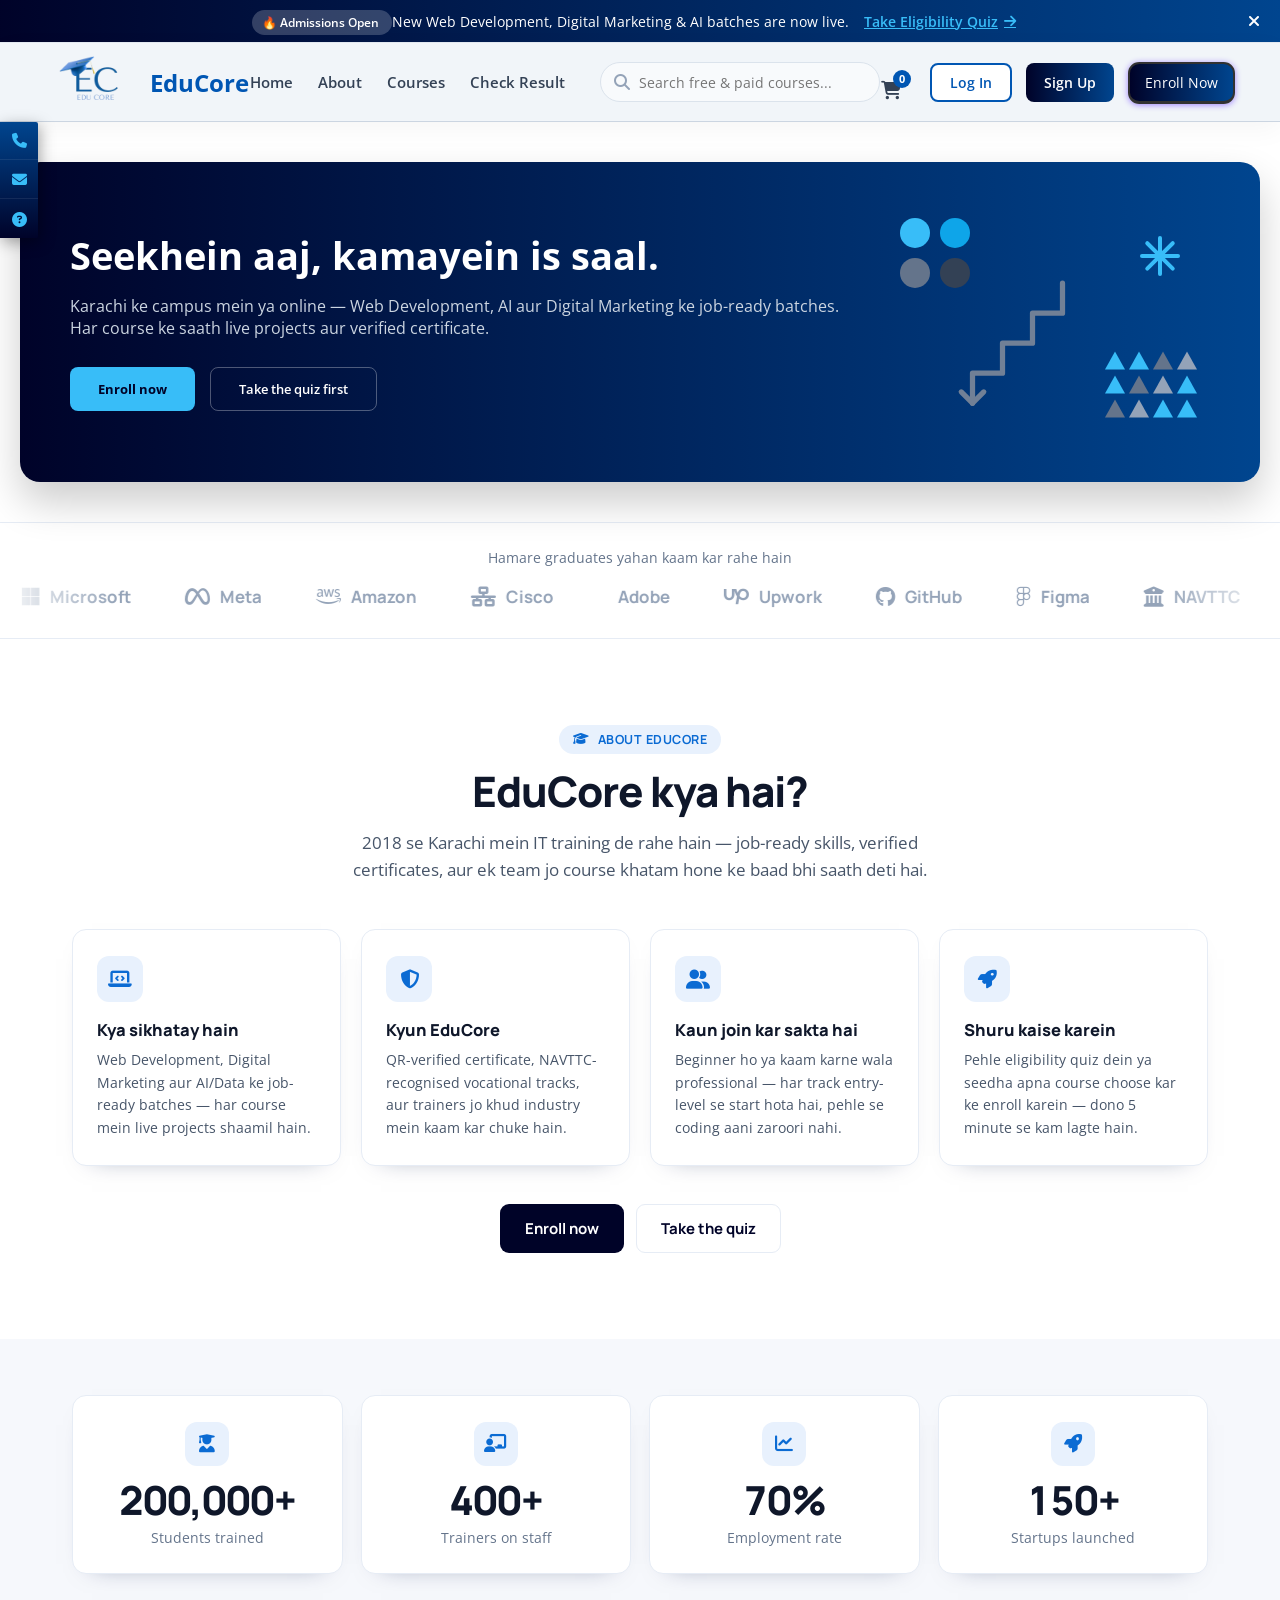
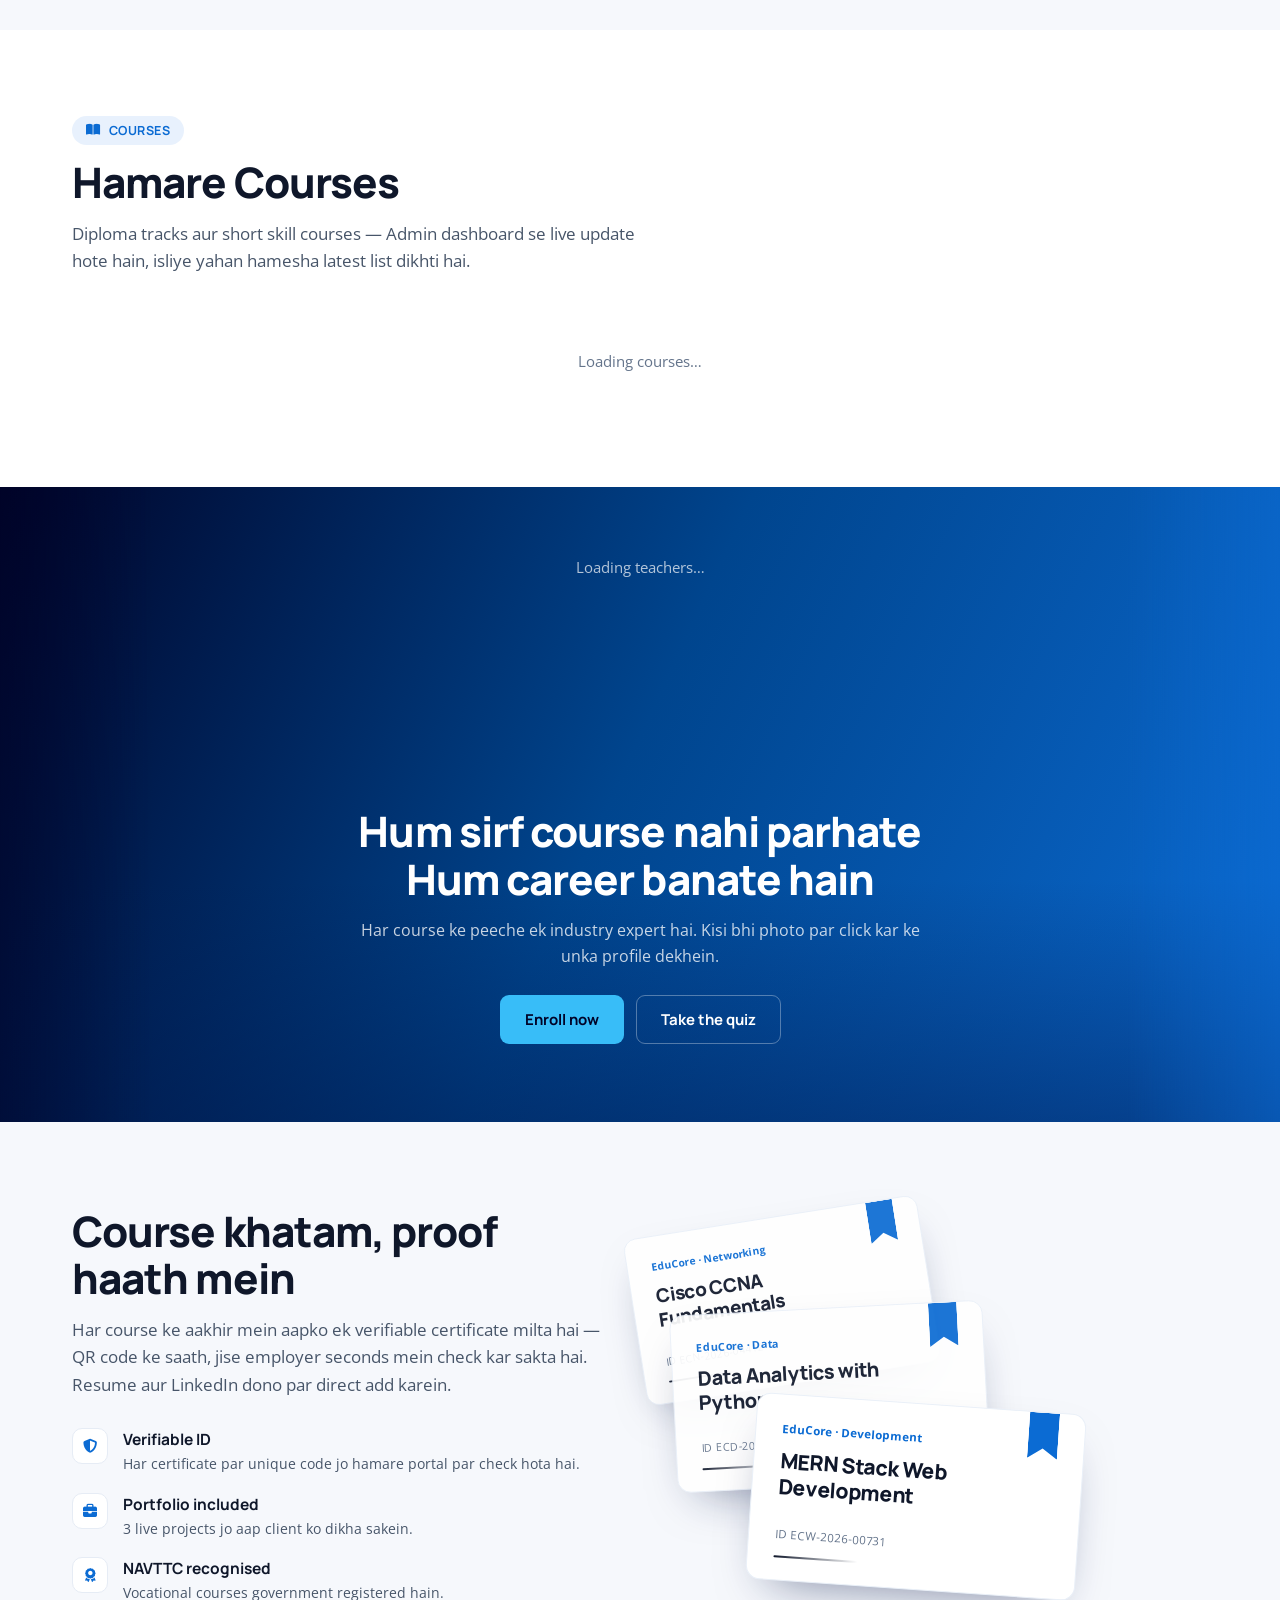
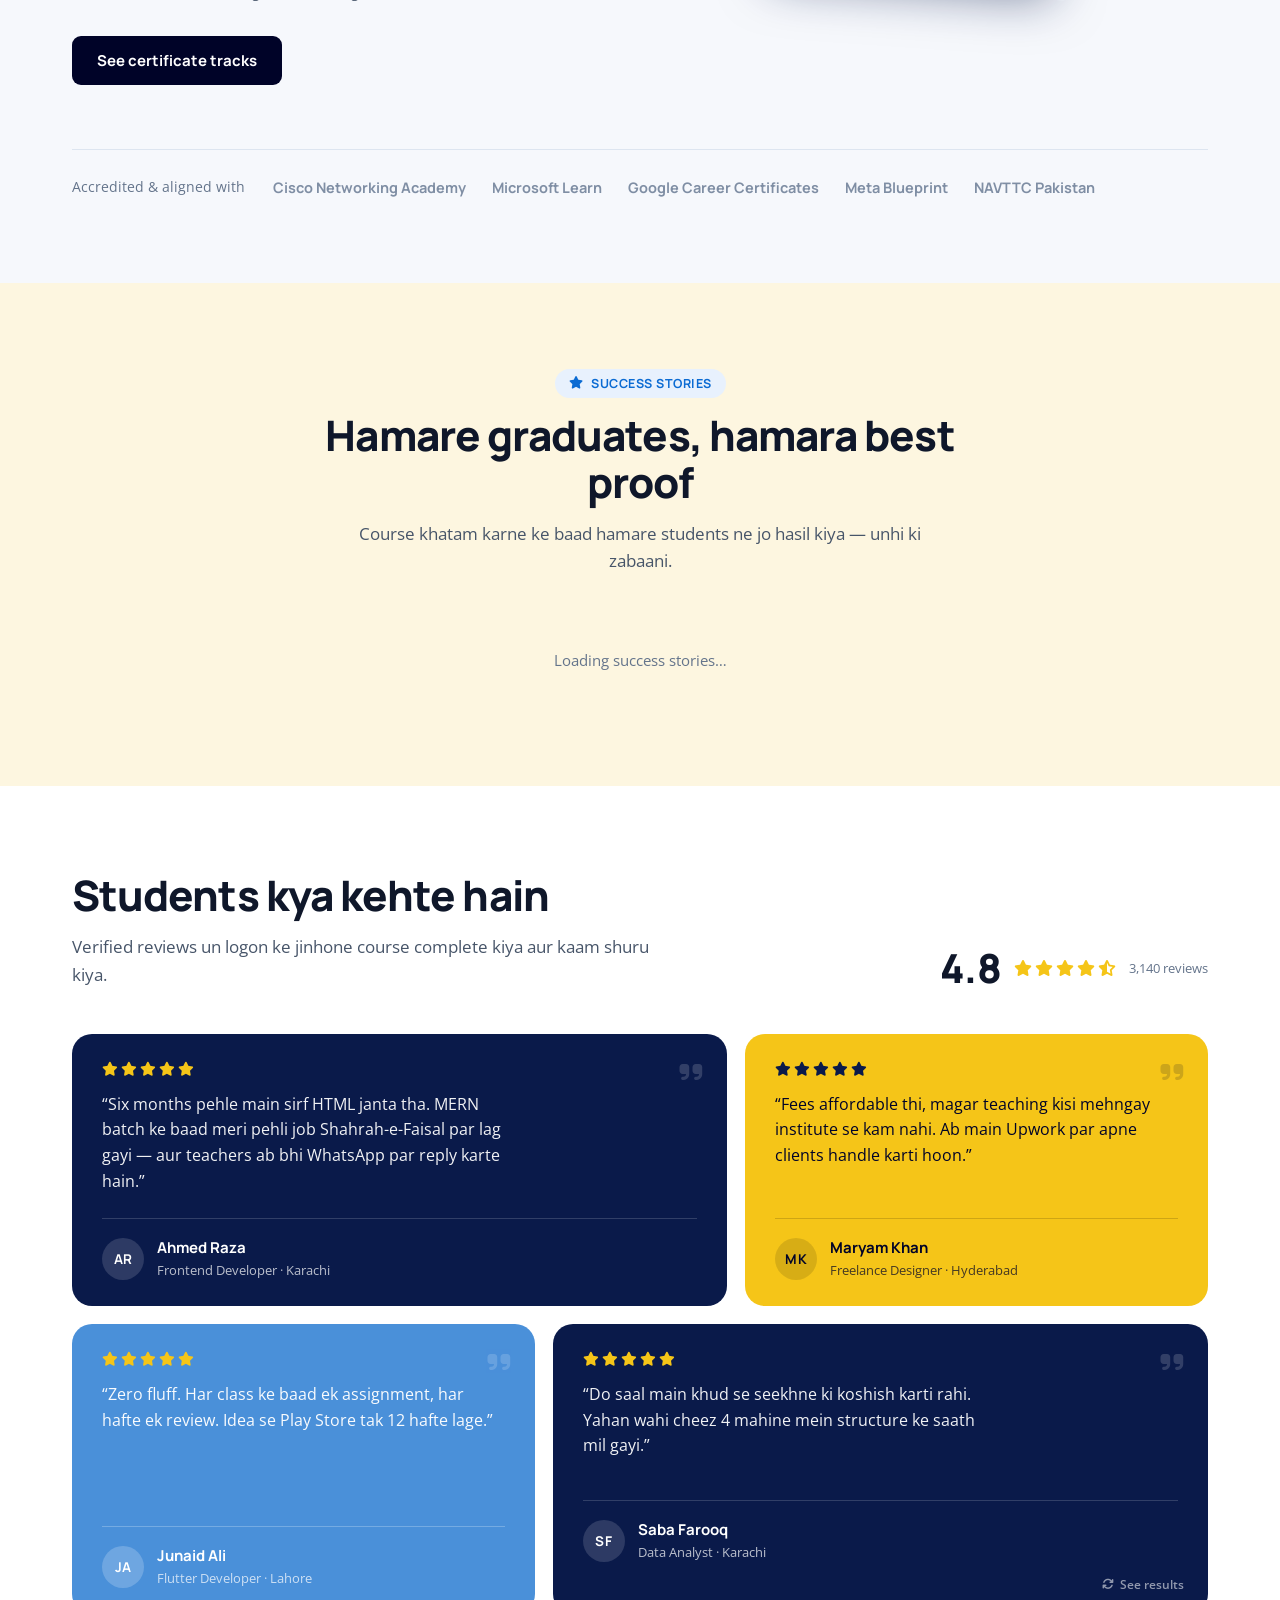
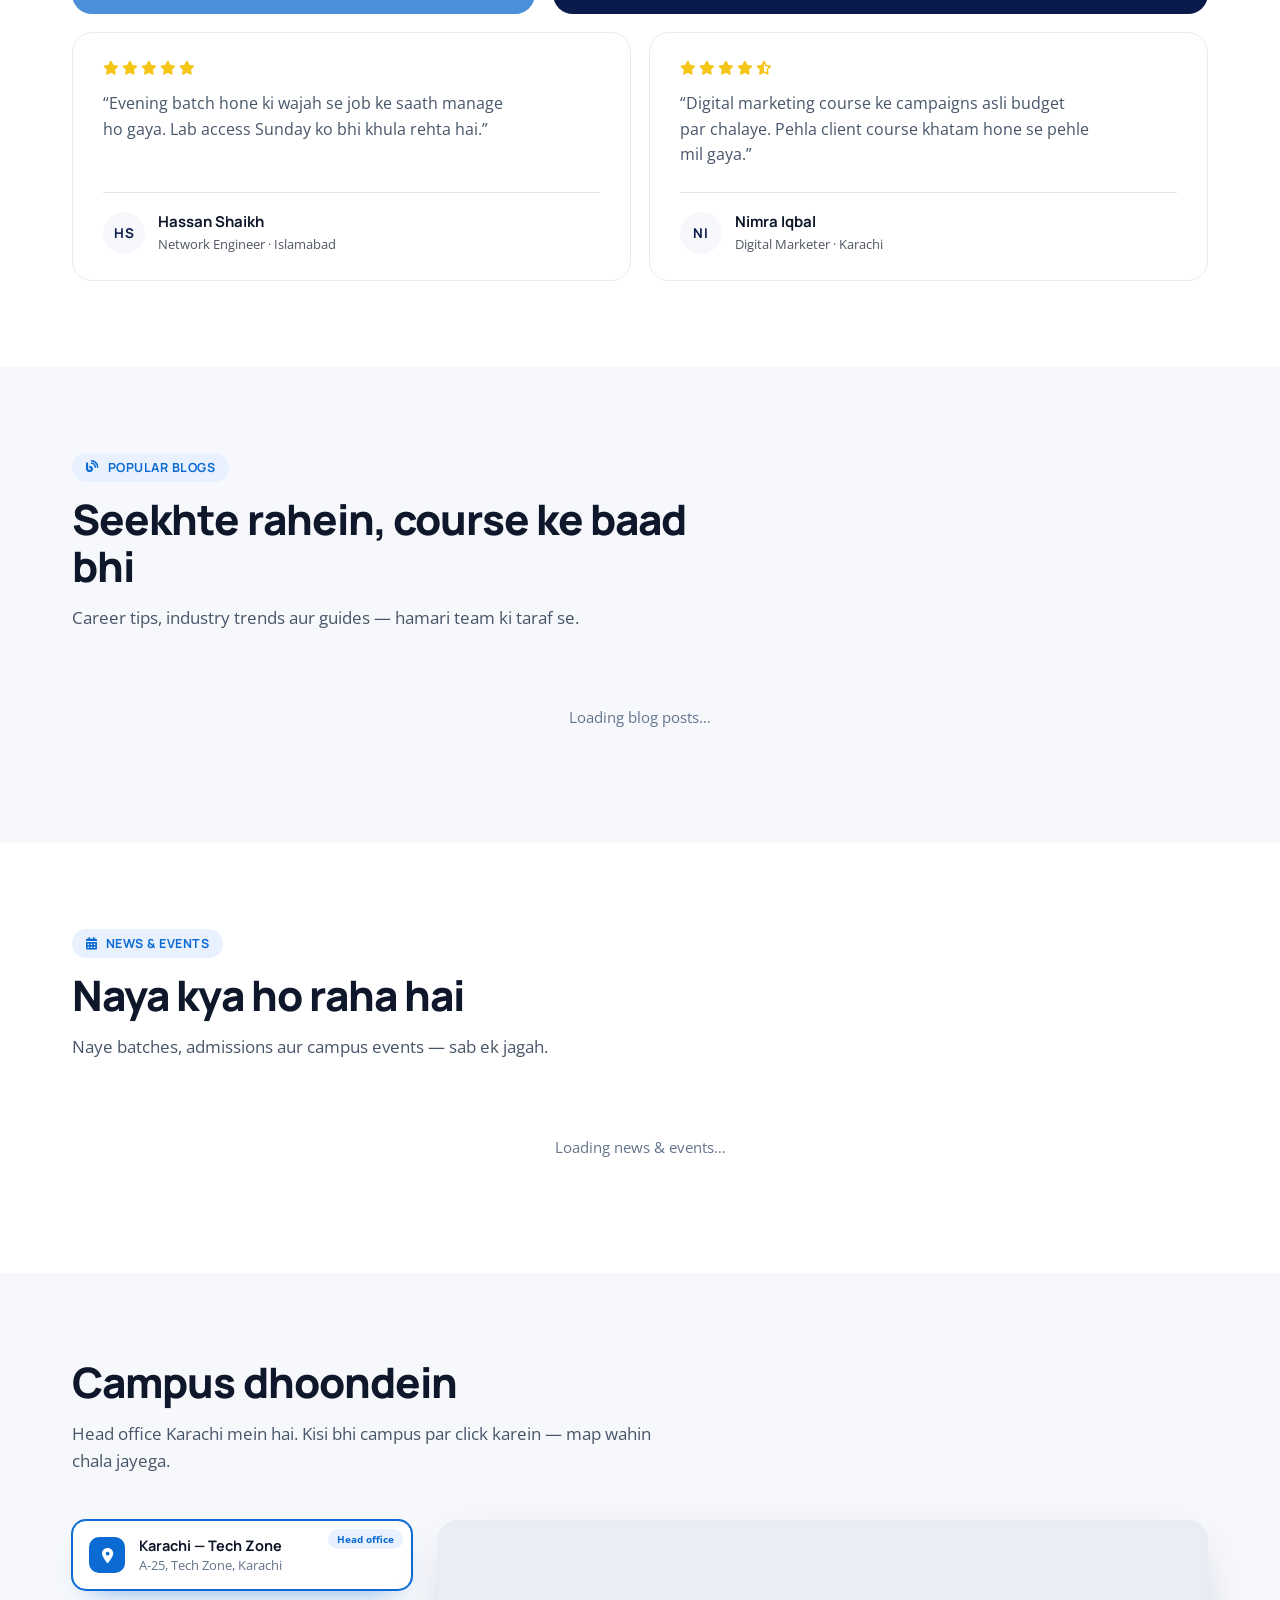
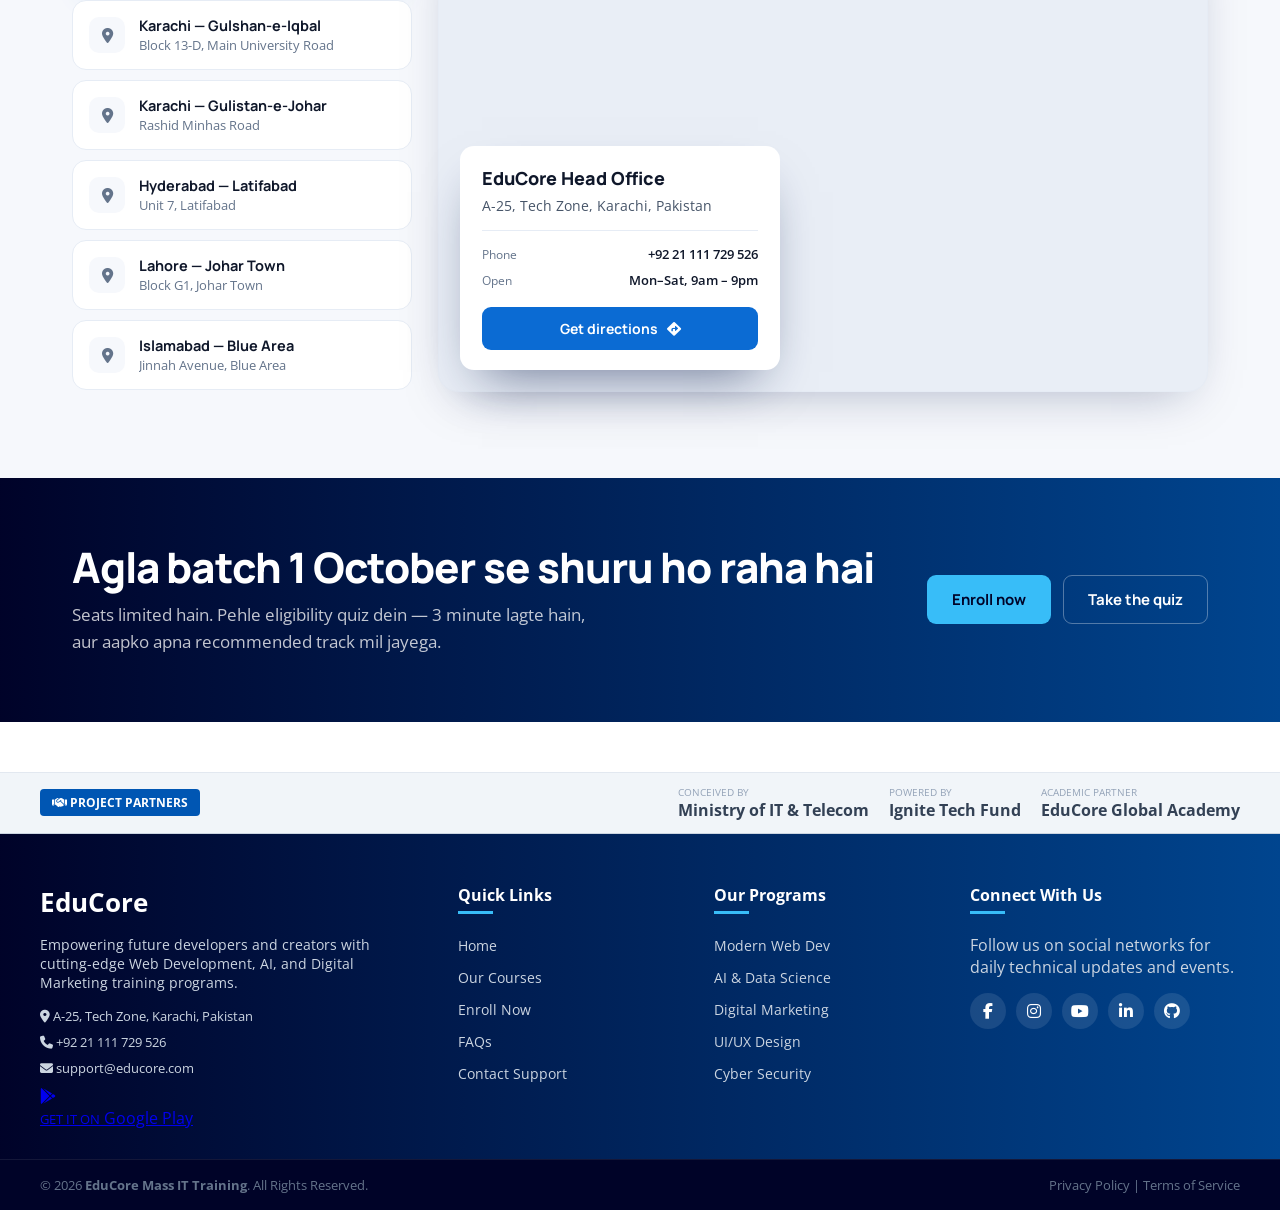
==== commit 11ce7c58: "update" ====
--- a/index.html
+++ b/index.html
@@ -3,165 +3,107 @@
 <head>
     <meta charset="UTF-8">
     <meta name="viewport" content="width=device-width, initial-scale=1.0">
-    <title>EduCore Portal</title>
+    <title>EduCore Portal — IT Training, Karachi</title>
+
     <link rel="stylesheet" href="https://cdnjs.cloudflare.com/ajax/libs/font-awesome/6.4.0/css/all.min.css">
+
+    <!-- Fonts: Manrope = headings/numbers, Open Sans = body (matches your style.css) -->
+    <link rel="preconnect" href="https://fonts.googleapis.com">
+    <link rel="preconnect" href="https://fonts.gstatic.com" crossorigin>
+    <link href="https://fonts.googleapis.com/css2?family=Manrope:wght@500;700;800&family=Open+Sans:wght@400;600;700&display=swap" rel="stylesheet">
+
     <link rel="stylesheet" href="./style.css">
+    <!-- home.css ko style.css ke BAAD rakhein, taake new sections theek se style hon -->
+    <link rel="stylesheet" href="./home.css">
 </head>
 <body>
-<!-- header    first -->
-
 
 <!-- ===========================
-      TOP ANNOUNCEMENT BAR
+     TOP ANNOUNCEMENT BAR
 =========================== -->
-
 <div class="announcement-bar" id="topBar">
-
     <div class="announcement-content">
-
         <div class="announcement-left">
-
             <span class="offer-badge">
                 🔥 Admissions Open
             </span>
-
             <span class="offer-text">
-                New Web Development, Digital Marketing & AI batches are now live.
+                New Web Development, Digital Marketing &amp; AI batches are now live.
             </span>
-
-        </div>
-
-        <a href="./enrollment.html" class="offer-btn">
-
+        </div>
+
+        <a href="./quiz.html" class="offer-btn">
             Take Eligibility Quiz
-
             <i class="fa-solid fa-arrow-right"></i>
-
         </a>
-
     </div>
 
     <button class="close-btn" onclick="closeBar()">
-
         <i class="fa-solid fa-xmark"></i>
-
     </button>
-
 </div>
 
-
-<!-- header frst close -->
-
-
-
-<!-- header -->
+<!-- HEADER PLACEHOLDER -->
 <div id="header-placeholder"></div>
 
-<!-- header -->
-
-
-
-
-
-
-
-
-
-
-
-
-
-
-
-
-
-<!-- ====================================
-      FLOATING SIDEBAR NAVIGATION 
+<!-- ====================================
+     FLOATING SIDEBAR NAVIGATION
 ===================================== -->
 <div class="side-floating-bar">
-
-  <!-- Phone Contact -->
-  <a href="tel:03200918060" class="side-item">
+  <a href="tel:03041111570" class="side-item">
     <i class="fa-solid fa-phone"></i>
-    <span class="side-tooltip">03200918060</span>
+    <span class="side-tooltip">0304-111-1570</span>
   </a>
 
-  <!-- Email Support -->
   <a href="mailto:support@educore.com" class="side-item">
     <i class="fa-solid fa-envelope"></i>
-    <span class="side-tooltip">@educore</span>
+    <span class="side-tooltip">support@educore.com</span>
   </a>
 
-  <!-- Quick FAQ / Page Link -->
   <a href="./faq.html" class="side-item accent-item">
     <i class="fa-solid fa-circle-question"></i>
-    <span class="side-tooltip">FAQs</span>
+    <span class="side-tooltip">Any Question?</span>
   </a>
-
 </div>
-<!-- ====================================
-      FLOATING SIDEBAR NAVIGATION 
-===================================== -->
-
-
-
-
-
-
-
-
-
-
-
-
-
-
-
-
-
-
-
-
-
-    <!-- /////////////////////nav end//////////////////////// -->
-
+
+<!-- ====================================
+     HERO SLIDER
+===================================== -->
 <div class="page-container">
-
     <section class="hero-slider">
         <div class="slider-container">
             <div class="slider-content">
-                <h1 class="animate-text-left">40% off your first 3 months. Learn more for less.</h1>
-                <p class="animate-text-bottom">Personal Plan is your career companion for AI and more cutting-edge skills.</p>
-                <div class="slider-actions animate-fade">
-                    <button class="slider-btn-primary">Get Started</button>
-                    <button class="slider-btn-secondary" onclick="openResultModal()">Take Quiz First</button>
+                <h1 class="animate-text-left" data-hero-title>Seekhein aaj, kamayein is saal.</h1>
+                <p class="animate-text-bottom" data-hero-sub>Karachi ke campus mein ya online — Web Development, AI aur Digital Marketing ke job-ready batches. Har course ke saath live projects aur verified certificate.</p>
+                <div class="slider-actions animate-fade" data-hero-cta>
+                    <button class="slider-btn-primary" onclick="window.location.href='./enrollment.html'">Enroll now</button>
+                    <button class="slider-btn-secondary" onclick="window.location.href='./quiz.html'">Take the quiz first</button>
                 </div>
             </div>
 
             <div class="slider-graphics-pure">
-                
-                <div class="circles-group">
+                <div class="circles-group" data-hero-shape>
                     <div class="pure-circle c-light"></div>
                     <div class="pure-circle c-teal"></div>
                     <div class="pure-circle c-blue-grey"></div>
                     <div class="pure-circle c-dark-grey"></div>
                 </div>
 
-                <div class="asterisk-shape">
+                <div class="asterisk-shape" data-hero-shape>
                     <span class="bar"></span>
                     <span class="bar"></span>
                     <span class="bar"></span>
                     <span class="bar"></span>
                 </div>
 
-                <div class="staircase-arrow">
+                <div class="staircase-arrow" data-hero-shape>
                     <svg width="150" height="150" viewBox="0 0 200 200" fill="none" xmlns="http://www.w3.org/2000/svg">
                         <path d="M150 10V50H110V90H70V130H30V170" stroke="#718096" stroke-width="7" stroke-linecap="round" stroke-linejoin="round"/>
                         <path d="M15 155L30 170L45 155" stroke="#718096" stroke-width="7" stroke-linecap="round" stroke-linejoin="round"/>
                     </svg>
                 </div>
 
-                <div class="triangles-mosaic">
+                <div class="triangles-mosaic" data-hero-shape>
                     <div class="tr-sharp color-1"></div>
                     <div class="tr-sharp color-2"></div>
                     <div class="tr-sharp color-3"></div>
@@ -175,66 +117,547 @@
                     <div class="tr-sharp color-1"></div>
                     <div class="tr-sharp color-2"></div>
                 </div>
-
             </div>
         </div>
     </section>
-
 </div>
 
-
-
-    <!-- ///////////////////////slider end//////////////////// -->
-
-
-
-
-
-
-
-
-
-
-
-
-
-
-
-
-
-
-
-
-
-
-
-
-
-
-
-
-
-
-
-
-
-
-
-
-
-
-
-
-
-
-
-<!-- footer -->
- <div id="footer-placeholder"></div>
- <!-- footer -->
-
-
-
-    <!-- JavaScript-->
-    <script src="./app.js"></script>
+<!-- ====================================
+     PARTNER MARQUEE
+===================================== -->
+<section class="ec-marquee-sec">
+    <p class="ec-marquee-label">Hamare graduates yahan kaam kar rahe hain</p>
+    <div class="ec-marquee" id="ecMarquee">
+        <div class="ec-marquee-track" id="ecMarqueeTrack">
+            <span class="ec-logo"><i class="fa-brands fa-google"></i> Google</span>
+            <span class="ec-logo"><i class="fa-brands fa-microsoft"></i> Microsoft</span>
+            <span class="ec-logo"><i class="fa-brands fa-meta"></i> Meta</span>
+            <span class="ec-logo"><i class="fa-brands fa-aws"></i> Amazon</span>
+            <span class="ec-logo"><i class="fa-solid fa-network-wired"></i> Cisco</span>
+            <span class="ec-logo"><i class="fa-brands fa-adobe"></i> Adobe</span>
+            <span class="ec-logo"><i class="fa-brands fa-upwork"></i> Upwork</span>
+            <span class="ec-logo"><i class="fa-brands fa-github"></i> GitHub</span>
+            <span class="ec-logo"><i class="fa-brands fa-figma"></i> Figma</span>
+            <span class="ec-logo"><i class="fa-solid fa-building-columns"></i> NAVTTC</span>
+        </div>
+    </div>
+</section>
+
+<!-- ====================================
+     ABOUT
+===================================== -->
+<section class="ec-about-sec ec-sec" id="ecAbout">
+    <div class="ec-wrap">
+        <header class="ec-sec-head ec-sec-head--center">
+            <span class="ec-eyebrow"><i class="fa-solid fa-graduation-cap"></i> About EduCore</span>
+            <h2>EduCore kya hai?</h2>
+            <p>2018 se Karachi mein IT training de rahe hain — job-ready skills, verified certificates, aur ek team jo course khatam hone ke baad bhi saath deti hai.</p>
+        </header>
+
+        <div class="ec-about-grid">
+            <article class="ec-about-card">
+                <span class="ec-about-icon"><i class="fa-solid fa-laptop-code"></i></span>
+                <h3>Kya sikhatay hain</h3>
+                <p>Web Development, Digital Marketing aur AI/Data ke job-ready batches — har course mein live projects shaamil hain.</p>
+            </article>
+            <article class="ec-about-card">
+                <span class="ec-about-icon"><i class="fa-solid fa-shield-halved"></i></span>
+                <h3>Kyun EduCore</h3>
+                <p>QR-verified certificate, NAVTTC-recognised vocational tracks, aur trainers jo khud industry mein kaam kar chuke hain.</p>
+            </article>
+            <article class="ec-about-card">
+                <span class="ec-about-icon"><i class="fa-solid fa-user-group"></i></span>
+                <h3>Kaun join kar sakta hai</h3>
+                <p>Beginner ho ya kaam karne wala professional — har track entry-level se start hota hai, pehle se coding aani zaroori nahi.</p>
+            </article>
+            <article class="ec-about-card">
+                <span class="ec-about-icon"><i class="fa-solid fa-rocket"></i></span>
+                <h3>Shuru kaise karein</h3>
+                <p>Pehle eligibility quiz dein ya seedha apna course choose kar ke enroll karein — dono 5 minute se kam lagte hain.</p>
+            </article>
+        </div>
+
+        <div class="ec-about-actions">
+            <a class="ec-btn ec-btn-dark" href="./enrollment.html">Enroll now</a>
+            <a class="ec-btn ec-btn-outline" href="./quiz.html">Take the quiz</a>
+        </div>
+    </div>
+</section>
+
+<!-- ====================================
+     STATS  (GSAP counters)
+===================================== -->
+<section class="ec-stats-sec" id="ecStats">
+    <div class="ec-wrap">
+        <div class="ec-stats">
+            <div class="ec-stat">
+                <span class="ec-stat-icon"><i class="fa-solid fa-user-graduate"></i></span>
+                <span class="ec-stat-num" data-count="200000" data-suffix="+">200,000+</span>
+                <span class="ec-stat-label">Students trained</span>
+            </div>
+            <div class="ec-stat">
+                <span class="ec-stat-icon"><i class="fa-solid fa-chalkboard-user"></i></span>
+                <span class="ec-stat-num" data-count="400" data-suffix="+">400+</span>
+                <span class="ec-stat-label">Trainers on staff</span>
+            </div>
+            <div class="ec-stat">
+                <span class="ec-stat-icon"><i class="fa-solid fa-chart-line"></i></span>
+                <span class="ec-stat-num" data-count="70" data-suffix="%">70%</span>
+                <span class="ec-stat-label">Employment rate</span>
+            </div>
+            <div class="ec-stat">
+                <span class="ec-stat-icon"><i class="fa-solid fa-rocket"></i></span>
+                <span class="ec-stat-num" data-count="150" data-suffix="+">150+</span>
+                <span class="ec-stat-label">Startups launched</span>
+            </div>
+        </div>
+    </div>
+</section>
+
+<!-- ====================================
+     COURSES
+     Animated card grid — Firestore ke `courses` collection se banta hai.
+     Render code: home-content.js
+===================================== -->
+<section class="ec-courses-sec ec-sec" id="ecCourses">
+    <div class="ec-wrap">
+        <header class="ec-sec-head">
+            <span class="ec-eyebrow"><i class="fa-solid fa-book-open"></i> Courses</span>
+            <h2>Hamare Courses</h2>
+            <p>Diploma tracks aur short skill courses — Admin dashboard se live update hote hain, isliye yahan hamesha latest list dikhti hai.</p>
+        </header>
+
+        <div class="ec-courses-grid" id="coursesGrid" role="list">
+            <p class="ec-empty-note">Loading courses…</p>
+        </div>
+    </div>
+</section>
+
+<!-- ====================================
+     MEET THE TEACHERS
+     Photo mosaic — Firestore ke approved teachers se banta hai.
+     Render code: teachers-home.js
+===================================== -->
+<section class="tm-band" id="ecTeachers">
+    <div class="tm-mosaic" id="teachersGrid" role="list">
+        <p class="teachers-empty-note">Loading teachers…</p>
+    </div>
+
+    <div class="tm-copy">
+        <h2>Hum sirf course nahi parhate<br>Hum career banate hain</h2>
+        <p>Har course ke peeche ek industry expert hai. Kisi bhi photo par click kar ke unka profile dekhein.</p>
+        <div class="tm-actions">
+            <a class="ec-btn ec-btn-cyan" href="./enrollment.html">Enroll now</a>
+            <a class="ec-btn ec-btn-ghost" href="./quiz.html">Take the quiz</a>
+        </div>
+    </div>
+</section>
+
+<!-- Teacher profile modal -->
+<div class="teacher-modal-overlay" id="teacherModalOverlay" role="dialog" aria-modal="true" aria-labelledby="teacherModalName">
+    <div class="teacher-modal">
+        <button class="teacher-modal-close" id="teacherModalClose" aria-label="Close profile">&times;</button>
+        <img id="teacherModalPhoto" src="" alt="">
+        <div class="teacher-modal-fallback" id="teacherModalFallback"></div>
+        <h3 id="teacherModalName"></h3>
+        <p class="teacher-modal-title" id="teacherModalTitleText"></p>
+        <p class="teacher-modal-bio" id="teacherModalBio"></p>
+    </div>
+</div>
+
+<!-- Blog post modal ("Read More" from the Popular Blogs section) -->
+<div class="blog-modal-overlay" id="blogModalOverlay" role="dialog" aria-modal="true" aria-labelledby="blogModalTitle">
+    <div class="blog-modal">
+        <button class="teacher-modal-close" id="blogModalClose" aria-label="Close post">&times;</button>
+        <img id="blogModalImage" src="" alt="" style="display:none;">
+        <span class="blog-modal-tag" id="blogModalCategory" style="display:none;"></span>
+        <h3 id="blogModalTitle"></h3>
+        <p class="blog-modal-body" id="blogModalBody"></p>
+    </div>
+</div>
+
+<!-- News / event modal ("Read More" from the News & Events section) -->
+<div class="news-modal-overlay" id="newsModalOverlay" role="dialog" aria-modal="true" aria-labelledby="newsModalTitle">
+    <div class="news-modal">
+        <button class="teacher-modal-close" id="newsModalClose" aria-label="Close">&times;</button>
+        <img id="newsModalImage" src="" alt="" style="display:none;">
+        <span class="news-modal-date" id="newsModalDate"></span>
+        <h3 id="newsModalTitle"></h3>
+        <p class="news-modal-body" id="newsModalBody"></p>
+        <a class="ec-btn ec-btn-blue" id="newsModalLink" href="#" style="display:none;">Learn more <i class="fa-solid fa-arrow-right"></i></a>
+    </div>
+</div>
+
+<!-- ====================================
+     CERTIFICATIONS
+===================================== -->
+<section class="ec-cert-sec ec-sec" id="ecCerts">
+    <div class="ec-wrap ec-cert-grid">
+        <div class="ec-cert-copy">
+            <h2>Course khatam, proof haath mein</h2>
+            <p>Har course ke aakhir mein aapko ek verifiable certificate milta hai — QR code ke saath, jise employer seconds mein check kar sakta hai. Resume aur LinkedIn dono par direct add karein.</p>
+
+            <ul class="ec-cert-points">
+                <li><i class="fa-solid fa-shield-halved"></i><div><strong>Verifiable ID</strong><span>Har certificate par unique code jo hamare portal par check hota hai.</span></div></li>
+                <li><i class="fa-solid fa-briefcase"></i><div><strong>Portfolio included</strong><span>3 live projects jo aap client ko dikha sakein.</span></div></li>
+                <li><i class="fa-solid fa-award"></i><div><strong>NAVTTC recognised</strong><span>Vocational courses government registered hain.</span></div></li>
+            </ul>
+
+            <a class="ec-btn ec-btn-dark" href="./enrollment.html">See certificate tracks</a>
+        </div>
+
+        <div class="ec-cert-stack" id="ecCertStack">
+            <article class="ec-cert-card" data-cert="3">
+                <span class="ec-cert-ribbon"></span>
+                <p class="ec-cert-issuer">EduCore &middot; Networking</p>
+                <h3>Cisco CCNA Fundamentals</h3>
+                <p class="ec-cert-id">ID&nbsp;ECN-2026-04412</p>
+                <span class="ec-cert-sign"></span>
+            </article>
+            <article class="ec-cert-card" data-cert="2">
+                <span class="ec-cert-ribbon"></span>
+                <p class="ec-cert-issuer">EduCore &middot; Data</p>
+                <h3>Data Analytics with Python</h3>
+                <p class="ec-cert-id">ID&nbsp;ECD-2026-01987</p>
+                <span class="ec-cert-sign"></span>
+            </article>
+            <article class="ec-cert-card" data-cert="1">
+                <span class="ec-cert-ribbon"></span>
+                <p class="ec-cert-issuer">EduCore &middot; Development</p>
+                <h3>MERN Stack Web Development</h3>
+                <p class="ec-cert-id">ID&nbsp;ECW-2026-00731</p>
+                <span class="ec-cert-sign"></span>
+            </article>
+        </div>
+    </div>
+
+    <div class="ec-wrap">
+        <div class="ec-accred">
+            <span>Accredited &amp; aligned with</span>
+            <div class="ec-accred-list">
+                <em>Cisco Networking Academy</em>
+                <em>Microsoft Learn</em>
+                <em>Google Career Certificates</em>
+                <em>Meta Blueprint</em>
+                <em>NAVTTC Pakistan</em>
+            </div>
+        </div>
+    </div>
+</section>
+
+<!-- ====================================
+     SUCCESS STORIES
+     Firestore ke `successStories` collection se banta hai (Admin tab).
+     Render code: home-content.js
+===================================== -->
+<section class="ec-success-sec ec-sec" id="ecSuccess">
+    <div class="ec-wrap">
+        <header class="ec-sec-head ec-sec-head--center">
+            <span class="ec-eyebrow"><i class="fa-solid fa-star"></i> Success Stories</span>
+            <h2>Hamare graduates, hamara best proof</h2>
+            <p>Course khatam karne ke baad hamare students ne jo hasil kiya — unhi ki zabaani.</p>
+        </header>
+
+        <div class="ec-success-grid" id="successGrid" role="list">
+            <p class="ec-empty-note">Loading success stories…</p>
+        </div>
+    </div>
+</section>
+
+<!-- ====================================
+     STUDENT REVIEWS  (bento)
+===================================== -->
+<section class="ec-rev-sec ec-sec" id="ecReviews">
+    <div class="ec-wrap">
+        <header class="ec-sec-head ec-sec-head--split">
+            <div>
+                <h2>Students kya kehte hain</h2>
+                <p>Verified reviews un logon ke jinhone course complete kiya aur kaam shuru kiya.</p>
+            </div>
+            <div class="ec-rev-score">
+                <strong>4.8</strong>
+                <span class="ec-rev-stars" aria-label="4.8 out of 5">
+                    <i class="fa-solid fa-star"></i><i class="fa-solid fa-star"></i><i class="fa-solid fa-star"></i><i class="fa-solid fa-star"></i><i class="fa-solid fa-star-half-stroke"></i>
+                </span>
+                <small>3,140 reviews</small>
+            </div>
+        </header>
+
+        <div class="ec-rev-grid" id="ecRevGrid">
+
+            <!-- A -->
+            <article class="ec-rev ec-rev--navy ec-rev--w7">
+                <span class="ec-rev-quote"><i class="fa-solid fa-quote-right"></i></span>
+                <span class="ec-rev-stars"><i class="fa-solid fa-star"></i><i class="fa-solid fa-star"></i><i class="fa-solid fa-star"></i><i class="fa-solid fa-star"></i><i class="fa-solid fa-star"></i></span>
+                <p class="ec-rev-text">“Six months pehle main sirf HTML janta tha. MERN batch ke baad meri pehli job Shahrah-e-Faisal par lag gayi — aur teachers ab bhi WhatsApp par reply karte hain.”</p>
+                <footer class="ec-rev-by">
+                    <span class="ec-av" data-initials="AR"></span>
+                    <span><strong>Ahmed Raza</strong><small>Frontend Developer &middot; Karachi</small></span>
+                </footer>
+            </article>
+
+            <!-- B -->
+            <article class="ec-rev ec-rev--gold ec-rev--w5">
+                <span class="ec-rev-quote"><i class="fa-solid fa-quote-right"></i></span>
+                <span class="ec-rev-stars"><i class="fa-solid fa-star"></i><i class="fa-solid fa-star"></i><i class="fa-solid fa-star"></i><i class="fa-solid fa-star"></i><i class="fa-solid fa-star"></i></span>
+                <p class="ec-rev-text">“Fees affordable thi, magar teaching kisi mehngay institute se kam nahi. Ab main Upwork par apne clients handle karti hoon.”</p>
+                <footer class="ec-rev-by">
+                    <span class="ec-av" data-initials="MK"></span>
+                    <span><strong>Maryam Khan</strong><small>Freelance Designer &middot; Hyderabad</small></span>
+                </footer>
+            </article>
+
+            <!-- C -->
+            <article class="ec-rev ec-rev--sky ec-rev--w5">
+                <span class="ec-rev-quote"><i class="fa-solid fa-quote-right"></i></span>
+                <span class="ec-rev-stars"><i class="fa-solid fa-star"></i><i class="fa-solid fa-star"></i><i class="fa-solid fa-star"></i><i class="fa-solid fa-star"></i><i class="fa-solid fa-star"></i></span>
+                <p class="ec-rev-text">“Zero fluff. Har class ke baad ek assignment, har hafte ek review. Idea se Play Store tak 12 hafte lage.”</p>
+                <footer class="ec-rev-by">
+                    <span class="ec-av" data-initials="JA"></span>
+                    <span><strong>Junaid Ali</strong><small>Flutter Developer &middot; Lahore</small></span>
+                </footer>
+            </article>
+
+            <!-- D : flip card -->
+            <article class="ec-rev ec-rev--flip ec-rev--w7" data-flip tabindex="0" role="button" aria-label="Saba Farooq ka review — results dekhne ke liye click karein">
+                <div class="ec-rev-inner">
+                    <div class="ec-rev-face ec-rev-front ec-rev--navy">
+                        <span class="ec-rev-quote"><i class="fa-solid fa-quote-right"></i></span>
+                        <span class="ec-rev-stars"><i class="fa-solid fa-star"></i><i class="fa-solid fa-star"></i><i class="fa-solid fa-star"></i><i class="fa-solid fa-star"></i><i class="fa-solid fa-star"></i></span>
+                        <p class="ec-rev-text">“Do saal main khud se seekhne ki koshish karti rahi. Yahan wahi cheez 4 mahine mein structure ke saath mil gayi.”</p>
+                        <footer class="ec-rev-by">
+                            <span class="ec-av" data-initials="SF"></span>
+                            <span><strong>Saba Farooq</strong><small>Data Analyst &middot; Karachi</small></span>
+                        </footer>
+                        <span class="ec-flip-hint"><i class="fa-solid fa-arrows-rotate"></i> See results</span>
+                    </div>
+
+                    <div class="ec-rev-face ec-rev-back ec-rev--navy">
+                        <p class="ec-rev-backname"><strong>Saba Farooq</strong><small>Data Analyst &middot; Karachi</small></p>
+                        <div class="ec-rev-metrics">
+                            <div><b>Rs 185k</b><span>Monthly salary</span></div>
+                            <div><b>4 mo</b><span>Course to job</span></div>
+                        </div>
+                        <p class="ec-rev-delivered">Kya mila</p>
+                        <ul class="ec-rev-list">
+                            <li><i class="fa-regular fa-circle-check"></i> 3 portfolio dashboards</li>
+                            <li><i class="fa-regular fa-circle-check"></i> Mock interviews</li>
+                            <li><i class="fa-regular fa-circle-check"></i> CV &amp; LinkedIn review</li>
+                            <li><i class="fa-regular fa-circle-check"></i> Employer referral</li>
+                        </ul>
+                        <span class="ec-flip-hint"><i class="fa-solid fa-arrows-rotate"></i> Back</span>
+                    </div>
+                </div>
+            </article>
+
+            <!-- E -->
+            <article class="ec-rev ec-rev--plain ec-rev--w6">
+                <span class="ec-rev-stars"><i class="fa-solid fa-star"></i><i class="fa-solid fa-star"></i><i class="fa-solid fa-star"></i><i class="fa-solid fa-star"></i><i class="fa-solid fa-star"></i></span>
+                <p class="ec-rev-text">“Evening batch hone ki wajah se job ke saath manage ho gaya. Lab access Sunday ko bhi khula rehta hai.”</p>
+                <footer class="ec-rev-by">
+                    <span class="ec-av" data-initials="HS"></span>
+                    <span><strong>Hassan Shaikh</strong><small>Network Engineer &middot; Islamabad</small></span>
+                </footer>
+            </article>
+
+            <!-- F -->
+            <article class="ec-rev ec-rev--plain ec-rev--w6">
+                <span class="ec-rev-stars"><i class="fa-solid fa-star"></i><i class="fa-solid fa-star"></i><i class="fa-solid fa-star"></i><i class="fa-solid fa-star"></i><i class="fa-solid fa-star-half-stroke"></i></span>
+                <p class="ec-rev-text">“Digital marketing course ke campaigns asli budget par chalaye. Pehla client course khatam hone se pehle mil gaya.”</p>
+                <footer class="ec-rev-by">
+                    <span class="ec-av" data-initials="NI"></span>
+                    <span><strong>Nimra Iqbal</strong><small>Digital Marketer &middot; Karachi</small></span>
+                </footer>
+            </article>
+
+        </div>
+    </div>
+</section>
+
+<!-- ====================================
+     POPULAR BLOGS
+     Firestore ke `blogs` collection se banta hai (Admin tab).
+     Render code: home-content.js
+===================================== -->
+<section class="ec-blogs-sec ec-sec" id="ecBlogs">
+    <div class="ec-wrap">
+        <header class="ec-sec-head">
+            <span class="ec-eyebrow"><i class="fa-solid fa-blog"></i> Popular Blogs</span>
+            <h2>Seekhte rahein, course ke baad bhi</h2>
+            <p>Career tips, industry trends aur guides — hamari team ki taraf se.</p>
+        </header>
+
+        <div class="ec-blogs-grid" id="blogsGrid" role="list">
+            <p class="ec-empty-note">Loading blog posts…</p>
+        </div>
+    </div>
+</section>
+
+<!-- ====================================
+     NEWS & EVENTS
+     Firestore ke `newsEvents` collection se banta hai (Admin tab).
+     Render code: home-content.js
+===================================== -->
+<section class="ec-news-sec ec-sec" id="ecNews">
+    <div class="ec-wrap">
+        <header class="ec-sec-head">
+            <span class="ec-eyebrow"><i class="fa-solid fa-calendar-days"></i> News &amp; Events</span>
+            <h2>Naya kya ho raha hai</h2>
+            <p>Naye batches, admissions aur campus events — sab ek jagah.</p>
+        </header>
+
+        <div class="ec-news-grid" id="newsGrid" role="list">
+            <p class="ec-empty-note">Loading news &amp; events…</p>
+        </div>
+    </div>
+</section>
+
+<!-- ====================================
+     CAMPUS MAP  (Karachi default)
+===================================== -->
+<section class="ec-map-sec ec-sec" id="ecMap">
+    <div class="ec-wrap">
+        <header class="ec-sec-head">
+            <h2>Campus dhoondein</h2>
+            <p>Head office Karachi mein hai. Kisi bhi campus par click karein — map wahin chala jayega.</p>
+        </header>
+
+        <div class="ec-map-grid">
+            <!-- Head office ka data common.html ke footer se liya gaya hai.
+                 Baaki campuses placeholder hain — apne asli address daalein
+                 aur lat/lng Google Maps par right-click → coordinates se
+                 copy kar ke data-lat / data-lng mein paste kar dein. -->
+            <div class="ec-camp-list" id="ecCampusList">
+                <button class="ec-camp ec-camp--tagged is-active" data-lat="24.8607" data-lng="67.0011"
+                        data-city="Karachi" data-name="EduCore Head Office"
+                        data-addr="A-25, Tech Zone, Karachi, Pakistan"
+                        data-phone="+92 21 111 729 526" data-hours="Mon–Sat, 9am – 9pm">
+                    <span class="ec-camp-pin"><i class="fa-solid fa-location-dot"></i></span>
+                    <span class="ec-camp-body">
+                        <strong>Karachi — Tech Zone</strong>
+                        <small>A-25, Tech Zone, Karachi</small>
+                    </span>
+                    <span class="ec-camp-tag">Head office</span>
+                </button>
+
+                <button class="ec-camp" data-lat="24.9204" data-lng="67.0900"
+                        data-city="Karachi" data-name="Gulshan-e-Iqbal Campus"
+                        data-addr="Block 13-D, Main University Road, Gulshan-e-Iqbal, Karachi"
+                        data-phone="0320 0918061" data-hours="Mon–Sat, 10am – 8pm">
+                    <span class="ec-camp-pin"><i class="fa-solid fa-location-dot"></i></span>
+                    <span class="ec-camp-body">
+                        <strong>Karachi — Gulshan-e-Iqbal</strong>
+                        <small>Block 13-D, Main University Road</small>
+                    </span>
+                </button>
+
+                <button class="ec-camp" data-lat="24.9056" data-lng="67.0822"
+                        data-city="Karachi" data-name="Gulistan-e-Johar Campus"
+                        data-addr="Rashid Minhas Road, Gulistan-e-Johar, Karachi"
+                        data-phone="0320 0918062" data-hours="Mon–Sat, 9am – 9pm">
+                    <span class="ec-camp-pin"><i class="fa-solid fa-location-dot"></i></span>
+                    <span class="ec-camp-body">
+                        <strong>Karachi — Gulistan-e-Johar</strong>
+                        <small>Rashid Minhas Road</small>
+                    </span>
+                </button>
+
+                <button class="ec-camp" data-lat="25.3960" data-lng="68.3578"
+                        data-city="Hyderabad" data-name="Latifabad Campus"
+                        data-addr="Unit 7, Latifabad, Hyderabad"
+                        data-phone="0320 0918063" data-hours="Mon–Sat, 10am – 8pm">
+                    <span class="ec-camp-pin"><i class="fa-solid fa-location-dot"></i></span>
+                    <span class="ec-camp-body">
+                        <strong>Hyderabad — Latifabad</strong>
+                        <small>Unit 7, Latifabad</small>
+                    </span>
+                </button>
+
+                <button class="ec-camp" data-lat="31.4697" data-lng="74.2728"
+                        data-city="Lahore" data-name="Johar Town Campus"
+                        data-addr="Block G1, Johar Town, Lahore"
+                        data-phone="0320 0918064" data-hours="Mon–Sat, 10am – 8pm">
+                    <span class="ec-camp-pin"><i class="fa-solid fa-location-dot"></i></span>
+                    <span class="ec-camp-body">
+                        <strong>Lahore — Johar Town</strong>
+                        <small>Block G1, Johar Town</small>
+                    </span>
+                </button>
+
+                <button class="ec-camp" data-lat="33.7089" data-lng="73.0567"
+                        data-city="Islamabad" data-name="Blue Area Campus"
+                        data-addr="Jinnah Avenue, Blue Area, Islamabad"
+                        data-phone="0320 0918065" data-hours="Mon–Sat, 10am – 7pm">
+                    <span class="ec-camp-pin"><i class="fa-solid fa-location-dot"></i></span>
+                    <span class="ec-camp-body">
+                        <strong>Islamabad — Blue Area</strong>
+                        <small>Jinnah Avenue, Blue Area</small>
+                    </span>
+                </button>
+            </div>
+
+            <div class="ec-map-panel">
+                <div class="ec-map-frame">
+                    <iframe id="ecMapFrame"
+                            title="EduCore campus location"
+                            src="https://maps.google.com/maps?q=24.8607,67.0011&z=15&hl=en&output=embed"
+                            loading="lazy"
+                            referrerpolicy="no-referrer-when-downgrade"></iframe>
+                </div>
+
+                <div class="ec-map-card" id="ecMapCard">
+                    <h3 id="ecMapName">EduCore Head Office</h3>
+                    <p class="ec-map-addr" id="ecMapAddr">A-25, Tech Zone, Karachi, Pakistan</p>
+                    <dl class="ec-map-meta">
+                        <div><dt>Phone</dt><dd id="ecMapPhone">+92 21 111 729 526</dd></div>
+                        <div><dt>Open</dt><dd id="ecMapHours">Mon–Sat, 9am – 9pm</dd></div>
+                    </dl>
+                    <a class="ec-btn ec-btn-blue" id="ecMapDir" href="https://www.google.com/maps/dir/?api=1&destination=24.8607,67.0011" target="_blank" rel="noopener">
+                        Get directions <i class="fa-solid fa-diamond-turn-right"></i>
+                    </a>
+                </div>
+            </div>
+        </div>
+    </div>
+</section>
+
+<!-- ====================================
+     CLOSING CTA
+===================================== -->
+<section class="ec-cta-sec">
+    <div class="ec-wrap ec-cta">
+        <div>
+            <h2>Agla batch 1 October se shuru ho raha hai</h2>
+            <p>Seats limited hain. Pehle eligibility quiz dein — 3 minute lagte hain, aur aapko apna recommended track mil jayega.</p>
+        </div>
+        <div class="ec-cta-actions">
+            <a class="ec-btn ec-btn-cyan" href="./enrollment.html">Enroll now</a>
+            <a class="ec-btn ec-btn-ghost" href="./quiz.html">Take the quiz</a>
+        </div>
+    </div>
+</section>
+
+<!-- FOOTER PLACEHOLDER -->
+<div id="footer-placeholder"></div>
+
+<!-- JavaScript -->
+<script src="./app.js"></script>
+
+<!-- GSAP -->
+<script src="https://cdnjs.cloudflare.com/ajax/libs/gsap/3.12.5/gsap.min.js"></script>
+<script src="https://cdnjs.cloudflare.com/ajax/libs/gsap/3.12.5/ScrollTrigger.min.js"></script>
+<script src="./home.js"></script>
+
+<!-- Teachers come from Firestore, so this stays a module (it imports
+     firebaseConfig.js). Keep it AFTER home.js: home.js listens for the
+     "teachers:rendered" event this file dispatches. -->
+<script type="module" src="./teachers-home.js"></script>
+
+<!-- Courses / Success Stories / Popular Blogs / News & Events — same
+     reasoning as teachers-home.js above: a module so it can read
+     Firestore, kept after home.js because it dispatches "courses:rendered"
+     / "success:rendered" / "blogs:rendered" / "news:rendered" for home.js
+     to animate once each grid actually has cards in it. -->
+<script type="module" src="./home-content.js"></script>
 </body>
 </html>
--- a/style.css
+++ b/style.css
@@ -19,6 +19,20 @@
 
     --orange-accent: #f58220;
     --shadow-header: 0 8px 25px rgba(0, 0, 0, .04);
+
+    /* admin.css / teacher.css / student.css already reference these four —
+       they were never actually defined here, so every border-radius and
+       transition that used them was silently resolving to nothing (square
+       corners, no hover transition) instead of erroring. Adding them here
+       is purely additive: nothing that already worked changes, but every
+       card/button that was quietly falling back to "no radius" picks up
+       real rounded corners and a smooth hover the moment this loads. */
+    --border-radius-sm: 6px;
+    --border-radius-md: 12px;
+    --border-radius-lg: 18px;
+    --border-radius-full: 999px;
+    --shadow-card: 0 10px 30px rgba(0, 0, 0, .08);
+    --transition-fast: all 0.2s ease;
 }
 
 /* Reset Base */
@@ -902,4 +916,130 @@
     .footer-container {
         grid-template-columns: 1fr;
     }
+}
+
+/*===================================================
+  6. HEADER — MOBILE FIT  (added)
+
+  Bug: .center-nav @900px par hide ho jata hai, lekin .header-actions
+  (cart + Log In + Sign Up + Enroll Now) apni poori width lete rehte hain.
+  390px par ye buttons viewport se bahar chale jate the aur har page
+  horizontally scroll hone lagta tha — index, faq, quiz aur enrollment
+  sab par (enrollment sab se zyada, ~337px).
+
+  body { overflow-x: hidden } isay chhupa nahi paata: html par set na ho
+  to browser phir bhi scroll karne deta hai, aur chhupa bhi deta to
+  buttons kat jaate — masla hal nahi hota. Isliye header ko actually
+  fit karaya gaya hai.
+
+  Ye block sirf add kiya gaya hai, upar ka koi rule change nahi hua.
+====================================================*/
+@media (max-width: 900px) {
+    .main-header {
+        padding: 0 14px;
+        gap: 10px;
+    }
+
+    .brand-logo { height: 62px; }
+    .brand-name { font-size: 19px; }
+
+    .header-actions { gap: 8px; }
+
+    .cart-btn {
+        margin-right: 2px;
+        margin-top: 10px;
+        font-size: 16px;
+    }
+
+    /* Sign Up login page par bhi mojood hai, is liye chhoti screen par
+       sirf Log In aur Enroll Now rakhe gaye hain */
+    .signup-btn { display: none; }
+
+    .login-btn,
+    .enroll-btn {
+        padding: 7px 12px;
+        font-size: 13px;
+        white-space: nowrap;
+    }
+}
+
+@media (max-width: 520px) {
+    .brand-logo { height: 52px; }
+    .brand-name { font-size: 17px; }
+
+    /* Sab se chhoti screens par primary action hi rehta hai */
+    .login-btn { display: none; }
+}
+
+@media (max-width: 360px) {
+    .brand-name { display: none; }   /* logo akela kaafi hai */
+}
+
+/*===================================================
+  7. FOOTER PARTNER STRIP — MOBILE WRAP  (added)
+
+  .strip-container flex row hai aur .partners-logos ke teen boxes
+  (Ministry of IT / Ignite Tech Fund / EduCore Global Academy) wrap
+  nahi hote the, is liye ~360px se neeche footer viewport se bahar
+  nikal jata tha. Ye har us page par hota hai jahan common.html ka
+  footer inject hota hai.
+====================================================*/
+@media (max-width: 760px) {
+    .strip-container {
+        flex-direction: column;
+        align-items: flex-start;
+        gap: 12px;
+    }
+
+    .partners-logos {
+        flex-wrap: wrap;
+        gap: 14px 18px;
+    }
+}
+
+/*===================================================
+  8. HEADER — TABLET / SMALL LAPTOP FIT  (added)
+
+  900px se 1150px ke beech .center-nav abhi bhi visible hota hai aur
+  uske andar 280px ka search box .header-actions ki jagah kha jata hai,
+  jis se "Sign Up" aur "Enroll Now" viewport se bahar nikal jate the.
+  Is range mein search hide kar diya (neeche 900px par wo pehle hi
+  .center-nav ke saath hide hai) aur baqi spacing thori kam ki hai.
+====================================================*/
+@media (min-width: 901px) and (max-width: 1150px) {
+    .main-header { padding: 0 20px; }
+
+    .brand-logo { height: 72px; }
+    .brand-name { font-size: 20px; }
+
+    .center-nav { gap: 18px; }
+    .nav-links  { gap: 16px; }
+
+    .search-container { display: none; }
+
+    .header-actions { gap: 10px; }
+    .cart-btn { margin-right: 4px; }
+
+    .login-btn,
+    .signup-btn,
+    .enroll-btn {
+        padding: 8px 12px;
+        font-size: 13px;
+        white-space: nowrap;
+    }
+}
+
+/*===================================================
+  9. LONG LINKS — WRAP INSTEAD OF PUSHING  (added)
+
+  FAQ answers mein poore URLs plain text ki tarah likhe hain
+  (lms.digiskills..., play.google.com/...). Ye ek lamba word hote
+  hain jo tootta nahi, is liye chhoti screens par page ko chaura
+  kar dete the.
+====================================================*/
+.faq-question,
+.faq-answer,
+.faq-answer a,
+.faq-note {
+    overflow-wrap: anywhere;
 }
--- a/home.css
+++ b/home.css
@@ -0,0 +1,1663 @@
+/*===================================================
+  EduCore — home.css
+  New index sections: marquee, stats, teachers,
+  certifications, reviews bento, campus map, CTA.
+  Load this AFTER style.css.
+====================================================*/
+
+:root {
+    --ec-navy:       #0a1a4a;
+    --ec-navy-deep:  #000328;
+    --ec-blue:       #00458e;
+    --ec-blue-bright:#0b6bd3;
+    --ec-cyan:       #38bdf8;
+    --ec-gold:       #f5c518;
+    --ec-sky:        #4a90d9;
+    --ec-ink:        #0f172a;
+    --ec-body:       #475569;
+    --ec-soft:       #64748b;
+    --ec-line:       #e6ecf5;
+    --ec-mist:       #f6f8fc;
+    --ec-gold-tint:  #fdf6e0;
+
+    --ec-r-lg: 20px;
+    --ec-r-md: 14px;
+    --ec-r-sm: 10px;
+    --ec-shadow: 0 18px 50px -22px rgba(10, 26, 74, .35);
+}
+
+/* ---------- shared shell ---------- */
+.ec-wrap {
+    width: 100%;
+    max-width: 1180px;
+    margin: 0 auto;
+    padding: 0 22px;
+}
+
+.ec-sec { padding: 86px 0; }
+
+.ec-sec-head { max-width: 680px; margin-bottom: 46px; }
+
+.ec-sec-head h2,
+.ec-cta h2,
+.ec-cert-copy h2 {
+    font-family: 'Manrope', 'Open Sans', sans-serif;
+    font-weight: 800;
+    font-size: clamp(28px, 3.6vw, 42px);
+    line-height: 1.12;
+    letter-spacing: -.022em;
+    color: var(--ec-ink);
+    margin-bottom: 14px;
+}
+
+.ec-sec-head p,
+.ec-cert-copy > p,
+.ec-cta p {
+    font-size: 16.5px;
+    line-height: 1.65;
+    color: var(--ec-body);
+    max-width: 58ch;
+}
+
+.ec-sec-head--split {
+    max-width: none;
+    display: flex;
+    align-items: flex-end;
+    justify-content: space-between;
+    gap: 34px;
+    flex-wrap: wrap;
+}
+
+/* Centered variant — used by About and Success Stories, both of which
+   read better as a centered intro than the left-aligned default. */
+.ec-sec-head--center {
+    max-width: 700px;
+    margin-left: auto;
+    margin-right: auto;
+    text-align: center;
+}
+.ec-sec-head--center p { margin-left: auto; margin-right: auto; }
+
+/* Small label above a section heading (About / Success Stories / Popular
+   Blogs / News & Events all use one) — purely decorative, echoes the
+   reference site's small badge-above-headline pattern. */
+.ec-eyebrow {
+    display: inline-flex;
+    align-items: center;
+    gap: 8px;
+    font-family: 'Manrope', sans-serif;
+    font-weight: 700;
+    font-size: 12.5px;
+    letter-spacing: .04em;
+    text-transform: uppercase;
+    color: var(--ec-blue-bright);
+    background: #e8f1fd;
+    padding: 6px 14px;
+    border-radius: 40px;
+    margin-bottom: 14px;
+}
+
+/* Generic "nothing here yet" note for any dynamic grid on a light
+   background (courses / success stories / blogs / news). The teachers
+   mosaic has its own .teachers-empty-note because it sits on a dark
+   band — this is the light-background equivalent. */
+.ec-empty-note {
+    grid-column: 1 / -1;
+    text-align: center;
+    color: var(--ec-soft);
+    font-size: 15px;
+    padding: 30px 10px;
+}
+
+/* ---------- buttons ---------- */
+.ec-btn {
+    display: inline-flex;
+    align-items: center;
+    gap: 9px;
+    font-family: 'Manrope', 'Open Sans', sans-serif;
+    font-weight: 700;
+    font-size: 15px;
+    padding: 13px 24px;
+    border-radius: 9px;
+    text-decoration: none;
+    border: 1.5px solid transparent;
+    cursor: pointer;
+    transition: transform .18s ease, background .2s ease, color .2s ease, border-color .2s ease;
+}
+.ec-btn:hover { transform: translateY(-2px); }
+
+.ec-btn-dark  { background: var(--ec-navy-deep); color: #fff; }
+.ec-btn-dark:hover { background: var(--ec-blue); }
+
+.ec-btn-blue  { background: var(--ec-blue-bright); color: #fff; }
+.ec-btn-blue:hover { background: var(--ec-blue); }
+
+.ec-btn-cyan  { background: var(--ec-cyan); color: var(--ec-navy-deep); }
+.ec-btn-cyan:hover { background: #7dd3fc; }
+
+.ec-btn-ghost { background: transparent; color: #fff; border-color: rgba(255,255,255,.32); }
+.ec-btn-ghost:hover { background: rgba(255,255,255,.1); }
+
+/* Same idea as .ec-btn-ghost but for a LIGHT background — .ec-btn-ghost's
+   white text/border only reads on the dark navy bands (teachers/CTA). */
+.ec-btn-outline { background: transparent; color: var(--ec-navy-deep); border-color: var(--ec-line); }
+.ec-btn-outline:hover { background: var(--ec-mist); border-color: #c5daf3; }
+
+/* visible keyboard focus everywhere */
+.ec-btn:focus-visible,
+.ec-camp:focus-visible,
+.tm-tile:focus-visible,
+[data-flip]:focus-visible,
+.teacher-modal-close:focus-visible {
+    outline: 3px solid var(--ec-cyan);
+    outline-offset: 3px;
+}
+
+/*===================================================
+  PARTNER MARQUEE
+====================================================*/
+.ec-marquee-sec {
+    border-top: 1px solid var(--ec-line);
+    border-bottom: 1px solid var(--ec-line);
+    background: #fff;
+    padding: 26px 0 30px;
+    overflow: hidden;
+}
+
+.ec-marquee-label {
+    text-align: center;
+    font-size: 13.5px;
+    color: var(--ec-soft);
+    margin-bottom: 18px;
+}
+
+.ec-marquee {
+    position: relative;
+    overflow: hidden;
+    -webkit-mask-image: linear-gradient(90deg, transparent, #000 9%, #000 91%, transparent);
+            mask-image: linear-gradient(90deg, transparent, #000 9%, #000 91%, transparent);
+}
+
+.ec-marquee-track {
+    display: flex;
+    align-items: center;
+    gap: 54px;
+    width: max-content;
+    will-change: transform;
+}
+
+.ec-logo {
+    display: inline-flex;
+    align-items: center;
+    gap: 10px;
+    white-space: nowrap;
+    font-family: 'Manrope', sans-serif;
+    font-weight: 700;
+    font-size: 17px;
+    color: #94a3b8;
+    transition: color .2s ease;
+}
+.ec-logo i { font-size: 20px; }
+.ec-logo:hover { color: var(--ec-blue); }
+
+/*===================================================
+  ABOUT
+====================================================*/
+.ec-about-sec { background: #fff; }
+
+.ec-about-grid {
+    display: grid;
+    grid-template-columns: repeat(4, 1fr);
+    gap: 20px;
+    margin-top: 10px;
+}
+
+.ec-about-card {
+    background: #fff;
+    border: 1px solid var(--ec-line);
+    border-radius: var(--ec-r-md);
+    padding: 26px 24px;
+    box-shadow: 0 10px 24px -20px rgba(10,26,74,.5);
+    transition: transform .25s ease, box-shadow .25s ease;
+}
+.ec-about-card:hover {
+    transform: translateY(-4px);
+    box-shadow: 0 20px 40px -22px rgba(10,26,74,.4);
+}
+
+.ec-about-icon {
+    display: inline-flex;
+    align-items: center;
+    justify-content: center;
+    width: 46px; height: 46px;
+    border-radius: 12px;
+    background: #e8f1fd;
+    color: var(--ec-blue-bright);
+    font-size: 19px;
+    margin-bottom: 16px;
+}
+
+.ec-about-card h3 {
+    font-family: 'Manrope', sans-serif;
+    font-weight: 800;
+    font-size: 16.5px;
+    color: var(--ec-ink);
+    margin-bottom: 8px;
+}
+
+.ec-about-card p {
+    font-size: 14px;
+    line-height: 1.6;
+    color: var(--ec-body);
+}
+
+.ec-about-actions {
+    display: flex;
+    justify-content: center;
+    gap: 12px;
+    flex-wrap: wrap;
+    margin-top: 38px;
+}
+
+/*===================================================
+  STATS
+====================================================*/
+.ec-stats-sec {
+    background: var(--ec-mist);
+    padding: 56px 0;
+}
+
+.ec-stats {
+    display: grid;
+    grid-template-columns: repeat(4, 1fr);
+    gap: 18px;
+}
+
+.ec-stat {
+    background: #fff;
+    border: 1px solid var(--ec-line);
+    border-radius: var(--ec-r-md);
+    padding: 26px 22px;
+    text-align: center;
+    box-shadow: 0 10px 24px -20px rgba(10,26,74,.5);
+}
+
+.ec-stat-icon {
+    display: inline-flex;
+    align-items: center;
+    justify-content: center;
+    width: 44px; height: 44px;
+    border-radius: 12px;
+    background: #e8f1fd;
+    color: var(--ec-blue-bright);
+    font-size: 18px;
+    margin-bottom: 14px;
+}
+
+.ec-stat-num {
+    display: block;
+    font-family: 'Manrope', sans-serif;
+    font-weight: 800;
+    font-size: clamp(28px, 3.2vw, 40px);
+    line-height: 1;
+    letter-spacing: -.03em;
+    color: var(--ec-ink);
+    font-variant-numeric: tabular-nums;
+}
+
+.ec-stat-label {
+    display: block;
+    margin-top: 9px;
+    font-size: 13.5px;
+    color: var(--ec-soft);
+}
+
+/*===================================================
+  COURSES — animated card grid
+====================================================*/
+.ec-courses-sec { background: #fff; }
+
+.ec-courses-grid {
+    display: grid;
+    grid-template-columns: repeat(3, 1fr);
+    gap: 22px;
+}
+
+.ec-course-card {
+    position: relative;
+    background: #fff;
+    border: 1px solid var(--ec-line);
+    border-radius: var(--ec-r-lg);
+    padding: 26px 24px 24px;
+    box-shadow: 0 10px 24px -20px rgba(10,26,74,.5);
+    transition: transform .3s cubic-bezier(.2,.7,.3,1), box-shadow .3s ease, border-color .3s ease;
+}
+
+.ec-course-card:hover {
+    transform: translateY(-6px);
+    border-color: #c5daf3;
+    box-shadow: 0 26px 46px -22px rgba(10,26,74,.4);
+}
+
+.ec-course-icon {
+    display: inline-flex;
+    align-items: center;
+    justify-content: center;
+    width: 50px; height: 50px;
+    border-radius: 13px;
+    font-size: 20px;
+    margin-bottom: 18px;
+}
+
+.ec-course-card.tone-blue .ec-course-icon { background: #e8f1fd; color: var(--ec-blue-bright); }
+.ec-course-card.tone-cyan .ec-course-icon { background: #e0f7fe; color: #0891b2; }
+.ec-course-card.tone-navy .ec-course-icon { background: #e9ecf7; color: var(--ec-navy); }
+.ec-course-card.tone-gold .ec-course-icon { background: #fdf3d0; color: #92660a; }
+.ec-course-card.tone-sky  .ec-course-icon { background: #e5f1fc; color: var(--ec-sky); }
+
+.ec-course-price {
+    position: absolute;
+    top: 26px;
+    right: 24px;
+    font-size: 11.5px;
+    font-weight: 700;
+    padding: 4px 12px;
+    border-radius: 40px;
+}
+.ec-course-price.is-free { background: #dcfce7; color: #166534; }
+.ec-course-price.is-paid { background: #fef3c7; color: #92400e; }
+
+.ec-course-card h3 {
+    font-family: 'Manrope', sans-serif;
+    font-weight: 800;
+    font-size: 18px;
+    line-height: 1.3;
+    color: var(--ec-ink);
+    margin-bottom: 8px;
+    padding-right: 60px;
+}
+
+.ec-course-meta {
+    font-size: 12.5px;
+    color: var(--ec-soft);
+    margin-bottom: 10px;
+}
+.ec-course-meta i { color: var(--ec-blue-bright); margin-right: 4px; }
+
+.ec-course-desc {
+    font-size: 14px;
+    line-height: 1.6;
+    color: var(--ec-body);
+    margin-bottom: 18px;
+}
+
+.ec-course-link {
+    display: inline-flex;
+    align-items: center;
+    gap: 8px;
+    font-family: 'Manrope', sans-serif;
+    font-weight: 700;
+    font-size: 13.5px;
+    color: var(--ec-blue-bright);
+    text-decoration: none;
+    transition: gap .2s ease;
+}
+.ec-course-link:hover { gap: 12px; }
+
+/*===================================================
+  TEACHERS — PHOTO MOSAIC BAND
+====================================================*/
+.tm-band {
+    position: relative;
+    overflow: hidden;
+    padding: 70px 0 78px;
+    background: linear-gradient(115deg, #000328 0%, #00458e 48%, #0b6bd3 100%);
+    color: #fff;
+}
+
+/* soft vignette so the outer tiles melt into the gradient */
+.tm-band::after {
+    content: "";
+    position: absolute;
+    inset: 0;
+    pointer-events: none;
+    background:
+        linear-gradient(90deg, rgba(0,3,40,.5) 0%, transparent 12%, transparent 88%, rgba(11,107,211,.5) 100%),
+        linear-gradient(0deg, rgba(0,20,70,.45) 0%, transparent 38%);
+}
+
+/* ---- the mosaic ---- */
+.tm-mosaic {
+    position: relative;
+    z-index: 1;
+    display: flex;
+    justify-content: center;
+    align-items: flex-start;
+    gap: 14px;
+    padding: 0 20px 10px;
+    min-height: 250px;
+}
+
+.tm-col {
+    display: flex;
+    flex-direction: column;
+    gap: 14px;
+    margin-top: var(--tm-offset, 0px);
+}
+
+.tm-col.is-faded { opacity: .42; }
+
+.tm-tile {
+    position: relative;
+    display: block;
+    width: 118px;
+    padding: 0;
+    border: none;
+    background: none;
+    cursor: pointer;
+    font: inherit;
+    color: inherit;
+    transition: transform .3s cubic-bezier(.2,.7,.3,1);
+}
+
+.tm-tile:hover { transform: translateY(-6px) scale(1.04); }
+
+.tm-tile-inner {
+    position: relative;
+    display: flex;
+    align-items: center;
+    justify-content: center;
+    width: 100%;
+    aspect-ratio: 1 / 1.16;
+    border-radius: 14px;
+    overflow: hidden;
+    background: rgba(255,255,255,.14);
+    box-shadow: 0 14px 30px -14px rgba(0,0,0,.55);
+}
+
+/* four tones so a mosaic of initials still reads as a composition */
+.tm-tile-inner.tone-0 { background: linear-gradient(150deg, #0a1f4d, #0e4f9c); }
+.tm-tile-inner.tone-1 { background: linear-gradient(150deg, #123a6e, #2f7fd0); }
+.tm-tile-inner.tone-2 { background: linear-gradient(150deg, #14243f, #47607f); }
+.tm-tile-inner.tone-3 { background: linear-gradient(150deg, #072d63, #1591c9); }
+
+.tm-tile-inner img {
+    position: absolute;
+    inset: 0;
+    width: 100%;
+    height: 100%;
+    object-fit: cover;
+}
+
+.tm-initials {
+    font-family: 'Manrope', 'Open Sans', sans-serif;
+    font-weight: 800;
+    font-size: 30px;
+    letter-spacing: .02em;
+    color: rgba(255,255,255,.88);
+}
+
+.tm-name {
+    display: block;
+    margin-top: 9px;
+    font-size: 12.5px;
+    font-weight: 600;
+    text-align: center;
+    color: rgba(255,255,255,.82);
+    white-space: nowrap;
+    overflow: hidden;
+    text-overflow: ellipsis;
+    opacity: 0;
+    transform: translateY(-4px);
+    transition: opacity .25s ease, transform .25s ease;
+}
+
+.tm-tile:hover .tm-name,
+.tm-tile:focus-visible .tm-name { opacity: 1; transform: translateY(0); }
+
+.tm-tile:focus-visible {
+    outline: 3px solid var(--ec-cyan);
+    outline-offset: 4px;
+    border-radius: 16px;
+}
+
+/* ---- headline over the gradient ---- */
+.tm-copy {
+    position: relative;
+    z-index: 2;
+    max-width: 640px;
+    margin: 0 auto;
+    padding: 0 22px;
+    text-align: center;
+}
+
+.tm-copy h2 {
+    font-family: 'Manrope', 'Open Sans', sans-serif;
+    font-weight: 800;
+    font-size: clamp(26px, 4vw, 42px);
+    line-height: 1.16;
+    letter-spacing: -.022em;
+    color: #fff;
+    margin-bottom: 14px;
+}
+
+.tm-copy p {
+    font-size: 16px;
+    line-height: 1.6;
+    color: rgba(255,255,255,.78);
+    margin-bottom: 26px;
+}
+
+.tm-actions {
+    display: flex;
+    gap: 12px;
+    justify-content: center;
+    flex-wrap: wrap;
+}
+
+.tm-band .teachers-empty-note {
+    width: 100%;
+    text-align: center;
+    color: rgba(255,255,255,.7);
+    font-size: 15px;
+}
+
+/* ---- teacher modal ---- */
+.teacher-modal-overlay {
+    position: fixed;
+    inset: 0;
+    z-index: 100000;
+    background: rgba(4, 11, 34, .62);
+    backdrop-filter: blur(5px);
+    display: none;
+    align-items: center;
+    justify-content: center;
+    padding: 24px;
+}
+.teacher-modal-overlay.active { display: flex; }
+
+.teacher-modal {
+    position: relative;
+    width: min(430px, 100%);
+    max-height: 88vh;
+    overflow-y: auto;
+    background: #fff;
+    border-radius: var(--ec-r-lg);
+    padding: 34px 30px 30px;
+    text-align: center;
+    box-shadow: 0 40px 90px -30px rgba(0,0,0,.6);
+}
+
+.teacher-modal-close {
+    position: absolute;
+    top: 12px; right: 14px;
+    width: 34px; height: 34px;
+    border: none;
+    border-radius: 50%;
+    background: var(--ec-mist);
+    color: var(--ec-ink);
+    font-size: 22px;
+    line-height: 1;
+    cursor: pointer;
+    transition: background .2s;
+}
+.teacher-modal-close:hover { background: #e2e8f0; }
+
+.teacher-modal img,
+.teacher-modal-fallback {
+    width: 104px;
+    height: 104px;
+    border-radius: 50%;
+    object-fit: cover;
+    margin: 0 auto 16px;
+    display: block;
+    border: 3px solid var(--ec-mist);
+}
+
+.teacher-modal-fallback {
+    display: none;
+    align-items: center;
+    justify-content: center;
+    background: linear-gradient(150deg, var(--ec-navy-deep), var(--ec-blue));
+    color: #fff;
+    font-family: 'Manrope', sans-serif;
+    font-weight: 800;
+    font-size: 32px;
+}
+.teacher-modal-fallback.is-shown { display: flex; }
+
+.teacher-modal h3 {
+    font-family: 'Manrope', sans-serif;
+    font-weight: 800;
+    font-size: 22px;
+    color: var(--ec-ink);
+    margin-bottom: 4px;
+}
+
+.teacher-modal-title {
+    font-size: 14px;
+    font-weight: 600;
+    color: var(--ec-blue-bright);
+    margin-bottom: 14px;
+}
+
+.teacher-modal-bio {
+    font-size: 14.5px;
+    line-height: 1.68;
+    color: var(--ec-body);
+}
+
+/* ---- blog post modal ("Read More" on a Popular Blogs card) ---- */
+.blog-modal-overlay {
+    position: fixed;
+    inset: 0;
+    z-index: 100000;
+    background: rgba(4, 11, 34, .62);
+    backdrop-filter: blur(5px);
+    display: none;
+    align-items: center;
+    justify-content: center;
+    padding: 24px;
+}
+.blog-modal-overlay.active { display: flex; }
+
+.blog-modal {
+    position: relative;
+    width: min(560px, 100%);
+    max-height: 88vh;
+    overflow-y: auto;
+    background: #fff;
+    border-radius: var(--ec-r-lg);
+    padding-bottom: 34px;
+    box-shadow: 0 40px 90px -30px rgba(0,0,0,.6);
+}
+
+.blog-modal img {
+    display: block;
+    width: 100%;
+    height: 220px;
+    object-fit: cover;
+    border-radius: var(--ec-r-lg) var(--ec-r-lg) 0 0;
+}
+
+.blog-modal-tag {
+    display: inline-block;
+    margin: 26px 34px 0;
+    font-size: 11.5px;
+    font-weight: 700;
+    text-transform: uppercase;
+    letter-spacing: .04em;
+    color: var(--ec-blue-bright);
+    background: #e8f1fd;
+    padding: 5px 12px;
+    border-radius: 40px;
+}
+
+.blog-modal h3 {
+    font-family: 'Manrope', sans-serif;
+    font-weight: 800;
+    font-size: 23px;
+    line-height: 1.3;
+    color: var(--ec-ink);
+    margin: 14px 34px 16px;
+}
+
+.blog-modal-body {
+    margin: 0 34px;
+    font-size: 15px;
+    line-height: 1.75;
+    color: var(--ec-body);
+    white-space: pre-line;
+}
+
+/* ---- news / event modal ("Read More" on a News & Events card) ---- */
+.news-modal-overlay {
+    position: fixed;
+    inset: 0;
+    z-index: 100000;
+    background: rgba(4, 11, 34, .62);
+    backdrop-filter: blur(5px);
+    display: none;
+    align-items: center;
+    justify-content: center;
+    padding: 24px;
+}
+.news-modal-overlay.active { display: flex; }
+
+.news-modal {
+    position: relative;
+    width: min(480px, 100%);
+    max-height: 88vh;
+    overflow-y: auto;
+    background: #fff;
+    border-radius: var(--ec-r-lg);
+    padding-bottom: 30px;
+    box-shadow: 0 40px 90px -30px rgba(0,0,0,.6);
+}
+
+.news-modal img {
+    display: block;
+    width: 100%;
+    height: 190px;
+    object-fit: cover;
+    border-radius: var(--ec-r-lg) var(--ec-r-lg) 0 0;
+}
+
+.news-modal-date {
+    display: block;
+    margin: 26px 30px 8px;
+    font-size: 12.5px;
+    font-weight: 700;
+    color: var(--ec-blue-bright);
+}
+
+.news-modal h3 {
+    font-family: 'Manrope', sans-serif;
+    font-weight: 800;
+    font-size: 20px;
+    line-height: 1.3;
+    color: var(--ec-ink);
+    margin: 0 30px 14px;
+}
+
+.news-modal-body {
+    margin: 0 30px 22px;
+    font-size: 14.5px;
+    line-height: 1.7;
+    color: var(--ec-body);
+}
+
+.news-modal .ec-btn { margin: 0 30px; }
+
+
+/*===================================================
+  CERTIFICATIONS
+====================================================*/
+.ec-cert-sec { background: var(--ec-mist); }
+
+.ec-cert-grid {
+    display: grid;
+    grid-template-columns: 1fr 1fr;
+    gap: 60px;
+    align-items: center;
+}
+
+.ec-cert-points {
+    list-style: none;
+    margin: 30px 0 32px;
+    display: grid;
+    gap: 18px;
+}
+
+.ec-cert-points li {
+    display: flex;
+    gap: 15px;
+    align-items: flex-start;
+}
+
+.ec-cert-points i {
+    flex: 0 0 auto;
+    width: 36px; height: 36px;
+    border-radius: 10px;
+    background: #fff;
+    border: 1px solid var(--ec-line);
+    color: var(--ec-blue-bright);
+    display: grid;
+    place-items: center;
+    font-size: 14px;
+}
+
+.ec-cert-points strong {
+    display: block;
+    font-family: 'Manrope', sans-serif;
+    font-size: 15.5px;
+    color: var(--ec-ink);
+    margin-bottom: 2px;
+}
+.ec-cert-points span { font-size: 14px; color: var(--ec-body); line-height: 1.55; }
+
+/* fanned certificate cards */
+.ec-cert-stack {
+    position: relative;
+    height: 400px;
+    perspective: 1200px;
+}
+
+.ec-cert-card {
+    position: absolute;
+    left: 50%;
+    top: 50%;
+    width: min(330px, 84%);
+    margin-left: min(-165px, -42%);
+    margin-top: -108px;
+    background: #fff;
+    border-radius: var(--ec-r-md);
+    padding: 26px 26px 22px;
+    box-shadow: 0 22px 50px -24px rgba(10,26,74,.55);
+    border: 1px solid #eaf0f8;
+    overflow: hidden;
+}
+
+/* static fallback fan if GSAP never loads */
+.ec-cert-card[data-cert="3"] { transform: translate(-96px, -104px) rotate(-9deg) scale(.9);  z-index: 1; }
+.ec-cert-card[data-cert="2"] { transform: translate(-48px, -8px)   rotate(-3deg) scale(.95); z-index: 2; }
+.ec-cert-card[data-cert="1"] { transform: translate(38px, 92px)    rotate(4deg);             z-index: 3; }
+
+.ec-cert-card[data-cert="3"],
+.ec-cert-card[data-cert="2"] { opacity: .92; }
+
+.ec-cert-ribbon {
+    position: absolute;
+    top: 0; right: 26px;
+    width: 30px; height: 46px;
+    background: var(--ec-blue-bright);
+    clip-path: polygon(0 0, 100% 0, 100% 100%, 50% 78%, 0 100%);
+}
+
+.ec-cert-issuer {
+    font-size: 11.5px;
+    font-weight: 700;
+    color: var(--ec-blue-bright);
+    margin-bottom: 12px;
+}
+
+.ec-cert-card h3 {
+    font-family: 'Manrope', sans-serif;
+    font-weight: 800;
+    font-size: 21px;
+    line-height: 1.25;
+    color: var(--ec-ink);
+    letter-spacing: -.015em;
+    margin-bottom: 26px;
+    max-width: 15ch;
+}
+
+.ec-cert-id {
+    font-size: 11.5px;
+    color: var(--ec-soft);
+    font-variant-numeric: tabular-nums;
+}
+
+.ec-cert-sign {
+    display: block;
+    width: 84px; height: 2px;
+    margin-top: 14px;
+    border-radius: 2px;
+    background: linear-gradient(90deg, var(--ec-ink), transparent);
+}
+
+/* accreditation row */
+.ec-accred {
+    margin-top: 64px;
+    padding-top: 28px;
+    border-top: 1px solid #dde5f0;
+    display: flex;
+    align-items: center;
+    gap: 28px;
+    flex-wrap: wrap;
+}
+.ec-accred > span {
+    font-size: 13.5px;
+    color: var(--ec-soft);
+    flex: 0 0 auto;
+}
+.ec-accred-list {
+    display: flex;
+    gap: 26px;
+    flex-wrap: wrap;
+}
+.ec-accred-list em {
+    font-style: normal;
+    font-family: 'Manrope', sans-serif;
+    font-weight: 700;
+    font-size: 14.5px;
+    color: #7f8ea4;
+}
+
+/*===================================================
+  SUCCESS STORIES
+====================================================*/
+.ec-success-sec { background: var(--ec-gold-tint); }
+
+.ec-success-grid {
+    display: grid;
+    grid-template-columns: repeat(4, 1fr);
+    gap: 22px;
+}
+
+.ec-story-card {
+    background: #fff;
+    border: 1px solid #f1e2b0;
+    border-radius: var(--ec-r-lg);
+    padding: 28px 22px 24px;
+    text-align: center;
+    box-shadow: 0 14px 30px -22px rgba(146,102,10,.35);
+    transition: transform .3s ease, box-shadow .3s ease;
+}
+.ec-story-card:hover {
+    transform: translateY(-5px);
+    box-shadow: 0 22px 42px -20px rgba(146,102,10,.32);
+}
+
+.ec-story-photo {
+    position: relative;
+    display: flex;
+    align-items: center;
+    justify-content: center;
+    width: 78px; height: 78px;
+    margin: 0 auto 16px;
+    border-radius: 50%;
+    background: linear-gradient(150deg, var(--ec-navy-deep), var(--ec-blue));
+    border: 3px solid var(--ec-gold);
+    overflow: hidden;
+}
+
+.ec-story-initials {
+    font-family: 'Manrope', sans-serif;
+    font-weight: 800;
+    font-size: 24px;
+    color: #fff;
+}
+
+.ec-story-photo img {
+    position: absolute;
+    inset: 0;
+    width: 100%;
+    height: 100%;
+    object-fit: cover;
+}
+
+.ec-story-card h3 {
+    font-family: 'Manrope', sans-serif;
+    font-weight: 800;
+    font-size: 16px;
+    color: var(--ec-ink);
+    margin-bottom: 3px;
+}
+
+.ec-story-outcome {
+    font-size: 12.5px;
+    font-weight: 700;
+    color: var(--ec-blue-bright);
+    margin-bottom: 10px;
+}
+
+.ec-story-highlight {
+    display: inline-flex;
+    align-items: center;
+    gap: 6px;
+    font-size: 11.5px;
+    font-weight: 700;
+    color: #92660a;
+    background: #fdf3d0;
+    padding: 4px 12px;
+    border-radius: 40px;
+    margin-bottom: 14px;
+}
+.ec-story-highlight i { color: var(--ec-gold); }
+
+.ec-story-text {
+    font-size: 13.5px;
+    line-height: 1.6;
+    color: var(--ec-body);
+    margin-bottom: 10px;
+}
+
+.ec-story-course {
+    font-size: 12px;
+    color: var(--ec-soft);
+    padding-top: 12px;
+    border-top: 1px solid #f1e6c8;
+}
+.ec-story-course i { color: var(--ec-blue-bright); margin-right: 4px; }
+
+/*===================================================
+  REVIEWS — bento
+====================================================*/
+.ec-rev-sec { background: #fff; }
+
+.ec-rev-score {
+    display: flex;
+    align-items: center;
+    gap: 12px;
+    flex-wrap: wrap;
+}
+.ec-rev-score strong {
+    font-family: 'Manrope', sans-serif;
+    font-weight: 800;
+    font-size: 40px;
+    line-height: 1;
+    color: var(--ec-ink);
+}
+.ec-rev-score small { font-size: 13px; color: var(--ec-soft); }
+
+.ec-rev-stars { color: var(--ec-gold); font-size: 14px; letter-spacing: 1px; display: inline-flex; gap: 2px; }
+.ec-rev-score .ec-rev-stars { font-size: 16px; }
+
+.ec-rev-grid {
+    display: grid;
+    grid-template-columns: repeat(12, 1fr);
+    gap: 18px;
+}
+
+.ec-rev--w7 { grid-column: span 7; }
+.ec-rev--w5 { grid-column: span 5; }
+.ec-rev--w6 { grid-column: span 6; }
+
+.ec-rev {
+    position: relative;
+    border-radius: var(--ec-r-lg);
+    padding: 28px 30px 26px;
+    min-height: 236px;
+    display: flex;
+    flex-direction: column;
+    overflow: hidden;
+}
+
+.ec-rev-quote {
+    position: absolute;
+    top: 20px; right: 24px;
+    font-size: 26px;
+    opacity: .16;
+}
+
+.ec-rev-text {
+    font-size: 16px;
+    line-height: 1.6;
+    margin: 16px 0 auto;
+    max-width: 46ch;
+}
+
+.ec-rev-by {
+    display: flex;
+    align-items: center;
+    gap: 13px;
+    margin-top: 24px;
+    padding-top: 18px;
+    border-top: 1px solid currentColor;
+}
+.ec-rev-by { border-top-color: rgba(128,128,128,.22); }
+
+.ec-rev-by strong {
+    display: block;
+    font-family: 'Manrope', sans-serif;
+    font-size: 15px;
+    font-weight: 700;
+}
+.ec-rev-by small { font-size: 12.5px; opacity: .72; }
+
+.ec-av {
+    flex: 0 0 auto;
+    width: 42px; height: 42px;
+    border-radius: 50%;
+    display: grid;
+    place-items: center;
+    font-family: 'Manrope', sans-serif;
+    font-weight: 700;
+    font-size: 13.5px;
+    letter-spacing: .5px;
+}
+.ec-av::after { content: attr(data-initials); }
+
+/* colour variants */
+.ec-rev--navy { background: var(--ec-navy); color: #fff; }
+.ec-rev--navy .ec-rev-text { color: rgba(255,255,255,.94); }
+.ec-rev--navy .ec-av { background: rgba(255,255,255,.14); color: #fff; }
+.ec-rev--navy .ec-rev-by { border-top-color: rgba(255,255,255,.16); }
+.ec-rev--navy .ec-rev-quote { color: #fff; }
+
+.ec-rev--gold { background: var(--ec-gold); color: var(--ec-navy-deep); }
+.ec-rev--gold .ec-rev-stars { color: var(--ec-navy); }
+.ec-rev--gold .ec-av { background: rgba(0,0,0,.12); color: var(--ec-navy-deep); }
+.ec-rev--gold .ec-rev-by { border-top-color: rgba(0,0,0,.16); }
+
+.ec-rev--sky { background: var(--ec-sky); color: #fff; }
+.ec-rev--sky .ec-rev-text { color: rgba(255,255,255,.96); }
+.ec-rev--sky .ec-av { background: rgba(255,255,255,.2); color: #fff; }
+.ec-rev--sky .ec-rev-by { border-top-color: rgba(255,255,255,.24); }
+.ec-rev--sky .ec-rev-quote { color: #fff; }
+
+.ec-rev--plain {
+    background: #fff;
+    color: var(--ec-ink);
+    border: 1px solid var(--ec-line);
+    min-height: 200px;
+}
+.ec-rev--plain .ec-rev-text { color: var(--ec-body); }
+.ec-rev--plain .ec-av { background: var(--ec-mist); color: var(--ec-navy); }
+
+/* ---- flip card ---- */
+.ec-rev--flip {
+    padding: 0;
+    background: none;
+    perspective: 1400px;
+    cursor: pointer;
+    overflow: visible;
+}
+
+.ec-rev-inner {
+    position: relative;
+    width: 100%;
+    height: 100%;
+    min-height: 290px;
+    transform-style: preserve-3d;
+    transition: transform .7s cubic-bezier(.5,.05,.2,1);
+}
+
+.ec-rev--flip:hover .ec-rev-inner,
+.ec-rev--flip.is-flipped .ec-rev-inner,
+.ec-rev--flip:focus-visible .ec-rev-inner { transform: rotateY(180deg); }
+
+.ec-rev-face {
+    position: absolute;
+    inset: 0;
+    border-radius: var(--ec-r-lg);
+    padding: 28px 30px 52px;   /* bottom room reserved for the flip hint */
+    display: flex;
+    flex-direction: column;
+    -webkit-backface-visibility: hidden;
+            backface-visibility: hidden;
+    overflow: hidden;
+}
+
+.ec-rev-back { transform: rotateY(180deg); }
+
+.ec-rev-backname { margin-bottom: 18px; }
+.ec-rev-backname strong {
+    display: block;
+    font-family: 'Manrope', sans-serif;
+    font-size: 16px;
+    font-weight: 700;
+}
+.ec-rev-backname small { font-size: 12.5px; opacity: .7; }
+
+.ec-rev-metrics {
+    display: flex;
+    gap: 34px;
+    margin-bottom: 20px;
+}
+.ec-rev-metrics b {
+    display: block;
+    font-family: 'Manrope', sans-serif;
+    font-weight: 800;
+    font-size: 27px;
+    letter-spacing: -.02em;
+    color: var(--ec-gold);
+    line-height: 1.1;
+}
+.ec-rev-metrics span { font-size: 12px; opacity: .72; }
+
+.ec-rev-delivered {
+    font-size: 12px;
+    font-weight: 700;
+    opacity: .6;
+    margin-bottom: 10px;
+}
+
+.ec-rev-list {
+    list-style: none;
+    display: grid;
+    grid-template-columns: 1fr 1fr;
+    gap: 8px 20px;
+    font-size: 13.5px;
+}
+.ec-rev-list li { display: flex; gap: 8px; align-items: center; }
+.ec-rev-list i { color: var(--ec-gold); font-size: 12px; }
+
+.ec-flip-hint {
+    position: absolute;
+    right: 24px;
+    bottom: 22px;
+    font-size: 11.5px;
+    font-weight: 600;
+    opacity: .55;
+    display: inline-flex;
+    align-items: center;
+    gap: 6px;
+}
+.ec-rev--flip:hover .ec-flip-hint { opacity: .85; }
+
+/*===================================================
+  POPULAR BLOGS
+====================================================*/
+.ec-blogs-sec { background: var(--ec-mist); }
+
+.ec-blogs-grid,
+.ec-news-grid {
+    display: grid;
+    grid-template-columns: repeat(3, 1fr);
+    gap: 22px;
+}
+
+.ec-blog-card,
+.ec-news-card {
+    background: #fff;
+    border: 1px solid var(--ec-line);
+    border-radius: var(--ec-r-lg);
+    overflow: hidden;
+    box-shadow: 0 10px 24px -20px rgba(10,26,74,.5);
+    transition: transform .3s ease, box-shadow .3s ease;
+    display: flex;
+    flex-direction: column;
+}
+.ec-blog-card:hover,
+.ec-news-card:hover { transform: translateY(-5px); box-shadow: 0 22px 42px -22px rgba(10,26,74,.42); }
+
+/* Icon sits centered in normal flow as the fallback; the <img> (only
+   rendered at all when a Cloudinary URL exists) is layered on top with
+   position:absolute so if it 404s, removing it on error reveals the
+   icon underneath instead of leaving an empty box — same trick as the
+   teacher mosaic tiles use for their initials fallback. */
+.ec-blog-thumb {
+    position: relative;
+    height: 170px;
+    background: linear-gradient(135deg, #e8f1fd, #dce9fb);
+    display: flex;
+    align-items: center;
+    justify-content: center;
+    overflow: hidden;
+}
+.ec-blog-thumb-icon { position: relative; z-index: 1; font-size: 30px; color: #a9c3ea; }
+.ec-blog-thumb img { position: absolute; inset: 0; width: 100%; height: 100%; object-fit: cover; z-index: 2; }
+
+.ec-blog-body,
+.ec-news-body {
+    padding: 20px 22px 22px;
+    display: flex;
+    flex-direction: column;
+    flex: 1;
+}
+
+.ec-blog-tag {
+    align-self: flex-start;
+    font-size: 11px;
+    font-weight: 700;
+    text-transform: uppercase;
+    letter-spacing: .03em;
+    color: var(--ec-blue-bright);
+    background: #e8f1fd;
+    padding: 4px 11px;
+    border-radius: 40px;
+    margin-bottom: 10px;
+}
+
+.ec-blog-body h3,
+.ec-news-body h3 {
+    font-family: 'Manrope', sans-serif;
+    font-weight: 800;
+    font-size: 16.5px;
+    line-height: 1.35;
+    color: var(--ec-ink);
+    margin-bottom: 8px;
+}
+
+.ec-blog-body p,
+.ec-news-body p {
+    font-size: 13.5px;
+    line-height: 1.6;
+    color: var(--ec-body);
+    margin-bottom: 16px;
+    flex: 1;
+}
+
+.ec-blog-readmore,
+.ec-news-readmore {
+    align-self: flex-start;
+    display: inline-flex;
+    align-items: center;
+    gap: 8px;
+    background: none;
+    border: none;
+    padding: 0;
+    font-family: 'Manrope', sans-serif;
+    font-weight: 700;
+    font-size: 13.5px;
+    color: var(--ec-blue-bright);
+    cursor: pointer;
+    transition: gap .2s ease;
+}
+.ec-blog-readmore:hover,
+.ec-news-readmore:hover { gap: 12px; }
+
+/*===================================================
+  NEWS & EVENTS
+====================================================*/
+.ec-news-sec { background: #fff; }
+
+.ec-news-thumb {
+    position: relative;
+    height: 170px;
+    background: linear-gradient(135deg, #eef2fa, #e2e8f4);
+    display: flex;
+    align-items: center;
+    justify-content: center;
+    overflow: hidden;
+}
+.ec-news-thumb-icon { position: relative; z-index: 1; font-size: 30px; color: #a7b3c9; }
+.ec-news-thumb img { position: absolute; inset: 0; width: 100%; height: 100%; object-fit: cover; z-index: 2; }
+
+.ec-news-date-badge {
+    position: absolute;
+    top: 12px; left: 12px;
+    z-index: 3;
+    background: #fff;
+    color: var(--ec-navy-deep);
+    font-family: 'Manrope', sans-serif;
+    font-weight: 700;
+    font-size: 11.5px;
+    padding: 5px 12px;
+    border-radius: 40px;
+    box-shadow: 0 6px 14px -6px rgba(0,0,0,.3);
+}
+
+/*===================================================
+  CAMPUS MAP
+====================================================*/
+.ec-map-sec { background: var(--ec-mist); }
+
+.ec-map-grid {
+    display: grid;
+    grid-template-columns: 340px 1fr;
+    gap: 26px;
+    align-items: start;
+}
+
+.ec-camp-list {
+    display: flex;
+    flex-direction: column;
+    gap: 10px;
+}
+
+.ec-camp {
+    position: relative;
+    display: flex;
+    align-items: center;
+    gap: 14px;
+    width: 100%;
+    text-align: left;
+    background: #fff;
+    border: 1px solid var(--ec-line);
+    border-radius: var(--ec-r-md);
+    padding: 15px 16px;
+    cursor: pointer;
+    font: inherit;
+    transition: border-color .22s ease, box-shadow .22s ease, transform .22s ease;
+}
+.ec-camp:hover { border-color: #c5daf3; transform: translateX(3px); }
+
+.ec-camp.is-active {
+    border-color: var(--ec-blue-bright);
+    box-shadow: 0 0 0 1px var(--ec-blue-bright), 0 14px 30px -20px rgba(11,107,211,.8);
+}
+
+.ec-camp-pin {
+    flex: 0 0 auto;
+    width: 36px; height: 36px;
+    border-radius: 10px;
+    background: var(--ec-mist);
+    color: var(--ec-soft);
+    display: grid;
+    place-items: center;
+    font-size: 15px;
+    transition: background .22s, color .22s;
+}
+.ec-camp.is-active .ec-camp-pin { background: var(--ec-blue-bright); color: #fff; }
+
+.ec-camp-body { flex: 1; min-width: 0; padding-right: 4px; }
+.ec-camp-body strong {
+    display: block;
+    font-family: 'Manrope', sans-serif;
+    font-size: 14.5px;
+    font-weight: 700;
+    color: var(--ec-ink);
+    margin-bottom: 2px;
+}
+.ec-camp-body small {
+    display: block;
+    font-size: 12.5px;
+    color: var(--ec-soft);
+    white-space: nowrap;
+    overflow: hidden;
+    text-overflow: ellipsis;
+}
+
+.ec-camp-tag {
+    position: absolute;
+    top: 8px;
+    right: 8px;
+    font-size: 10px;
+    font-weight: 700;
+    color: var(--ec-blue-bright);
+    background: #e8f1fd;
+    border-radius: 40px;
+    padding: 3px 9px;
+}
+.ec-camp--tagged .ec-camp-body { padding-right: 74px; }
+
+.ec-map-panel { position: relative; }
+
+.ec-map-frame {
+    border-radius: var(--ec-r-lg);
+    overflow: hidden;
+    border: 1px solid var(--ec-line);
+    box-shadow: var(--ec-shadow);
+    background: #e9eef6;
+}
+.ec-map-frame iframe {
+    display: block;
+    width: 100%;
+    height: 470px;
+    border: 0;
+}
+
+.ec-map-card {
+    position: absolute;
+    left: 22px;
+    bottom: 22px;
+    width: min(320px, calc(100% - 44px));
+    background: #fff;
+    border-radius: var(--ec-r-md);
+    padding: 20px 22px;
+    box-shadow: 0 24px 50px -22px rgba(10,26,74,.6);
+}
+
+.ec-map-card h3 {
+    font-family: 'Manrope', sans-serif;
+    font-weight: 800;
+    font-size: 18px;
+    color: var(--ec-ink);
+    margin-bottom: 6px;
+}
+
+.ec-map-addr {
+    font-size: 13.5px;
+    line-height: 1.5;
+    color: var(--ec-body);
+    margin-bottom: 14px;
+}
+
+.ec-map-meta {
+    display: grid;
+    gap: 8px;
+    margin-bottom: 18px;
+    padding-top: 14px;
+    border-top: 1px solid var(--ec-line);
+}
+.ec-map-meta > div {
+    display: flex;
+    align-items: baseline;
+    justify-content: space-between;
+    gap: 14px;
+}
+.ec-map-meta dt { font-size: 12px; color: var(--ec-soft); }
+.ec-map-meta dd { font-size: 13px; font-weight: 600; color: var(--ec-ink); text-align: right; }
+
+.ec-map-card .ec-btn { width: 100%; justify-content: center; padding: 11px 18px; font-size: 14px; }
+
+/*===================================================
+  CLOSING CTA
+====================================================*/
+.ec-cta-sec {
+    background: var(--theme-gradient, linear-gradient(90deg, #000328 0%, #00458e 100%));
+    color: #fff;
+    padding: 66px 0;
+}
+
+.ec-cta {
+    display: flex;
+    align-items: center;
+    justify-content: space-between;
+    gap: 40px;
+    flex-wrap: wrap;
+}
+.ec-cta h2 { color: #fff; margin-bottom: 10px; }
+.ec-cta p { color: rgba(255,255,255,.76); max-width: 52ch; }
+
+.ec-cta-actions { display: flex; gap: 12px; flex-wrap: wrap; }
+
+/*===================================================
+  RESPONSIVE
+====================================================*/
+@media (max-width: 1080px) {
+    .ec-cert-grid { gap: 40px; }
+    .ec-map-grid { grid-template-columns: 290px 1fr; }
+}
+
+@media (max-width: 980px) {
+    .ec-sec { padding: 66px 0; }
+
+    .ec-stats { grid-template-columns: repeat(2, 1fr); }
+
+    .ec-about-grid { grid-template-columns: repeat(2, 1fr); }
+    .ec-courses-grid { grid-template-columns: repeat(2, 1fr); }
+    .ec-success-grid { grid-template-columns: repeat(2, 1fr); }
+    .ec-blogs-grid,
+    .ec-news-grid { grid-template-columns: repeat(2, 1fr); }
+
+    .tm-mosaic { gap: 13px; min-height: 210px; }
+    .tm-tile { width: 108px; }
+    .tm-initials { font-size: 25px; }
+
+    .ec-cert-grid { grid-template-columns: 1fr; gap: 48px; }
+    .ec-cert-stack { height: 340px; }
+
+    .ec-rev--w7,
+    .ec-rev--w5,
+    .ec-rev--w6 { grid-column: span 12; }
+
+    .ec-map-grid { grid-template-columns: 1fr; }
+    .ec-camp-list {
+        flex-direction: row;
+        overflow-x: auto;
+        padding-bottom: 6px;
+        scroll-snap-type: x mandatory;
+    }
+    .ec-camp {
+        flex: 0 0 268px;
+        scroll-snap-align: start;
+    }
+    .ec-camp:hover { transform: none; }
+
+    .ec-map-card {
+        position: static;
+        width: 100%;
+        margin-top: 16px;
+        box-shadow: none;
+        border: 1px solid var(--ec-line);
+    }
+    .ec-map-frame iframe { height: 380px; }
+}
+
+@media (max-width: 640px) {
+    .ec-wrap { padding: 0 18px; }
+    .ec-sec { padding: 54px 0; }
+
+    .ec-sec-head { margin-bottom: 32px; }
+    .ec-sec-head--split { align-items: flex-start; }
+
+    .ec-stats { gap: 12px; }
+    .ec-stat { padding: 20px 14px; }
+
+    .ec-about-grid { grid-template-columns: 1fr; }
+    .ec-about-actions { width: 100%; }
+    .ec-about-actions .ec-btn { flex: 1; justify-content: center; }
+
+    .ec-courses-grid { grid-template-columns: 1fr; }
+    .ec-success-grid { grid-template-columns: 1fr; }
+    .ec-blogs-grid,
+    .ec-news-grid { grid-template-columns: 1fr; }
+
+    .blog-modal-tag,
+    .blog-modal h3,
+    .blog-modal-body { margin-left: 22px; margin-right: 22px; }
+    .news-modal-date,
+    .news-modal h3,
+    .news-modal-body,
+    .news-modal .ec-btn { margin-left: 20px; margin-right: 20px; }
+
+    /* Phones can't fit a 5-column mosaic, so it becomes one swipeable
+       row. Faded edge columns are re-shown — at this width they just
+       look like broken tiles rather than depth. */
+    .tm-band { padding: 46px 0 52px; }
+
+    .tm-mosaic {
+        justify-content: flex-start;
+        gap: 11px;
+        padding: 0 18px 14px;
+        min-height: 0;
+        overflow-x: auto;
+        scroll-snap-type: x proximity;
+        -webkit-overflow-scrolling: touch;
+    }
+    .tm-mosaic::-webkit-scrollbar { display: none; }
+    .tm-mosaic { scrollbar-width: none; }
+
+    .tm-col { margin-top: 0; scroll-snap-align: start; }
+    .tm-col.is-faded { opacity: 1; }
+
+    .tm-tile { width: 104px; }
+    .tm-tile:hover { transform: none; }
+    .tm-initials { font-size: 24px; }
+    .tm-name { opacity: 1; transform: none; font-size: 11.5px; }
+
+    .tm-copy p { font-size: 15px; }
+    .tm-actions { width: 100%; }
+    .tm-actions .ec-btn { flex: 1; justify-content: center; }
+
+    .ec-rev { padding: 24px 22px; min-height: 0; }
+    .ec-rev-face { padding: 24px 22px 48px; }
+    .ec-rev-text { font-size: 15px; }
+    .ec-rev-inner { min-height: 400px; }
+    .ec-rev-list { grid-template-columns: 1fr; }
+    .ec-rev-metrics { gap: 24px; }
+    .ec-flip-hint { right: 22px; bottom: 20px; }
+
+    .ec-cert-stack { height: 300px; }
+    .ec-cert-card { padding: 22px; }
+    .ec-cert-card h3 { font-size: 18px; margin-bottom: 20px; }
+
+    .ec-accred { margin-top: 44px; gap: 16px; }
+    .ec-accred-list { gap: 16px; }
+    .ec-accred-list em { font-size: 13px; }
+
+    .ec-cta-actions { width: 100%; }
+    .ec-cta-actions .ec-btn { flex: 1; justify-content: center; }
+
+    .teacher-modal { padding: 30px 22px 24px; }
+}
+
+/* Touch devices: hover-flip nahi chalta, tap use hota hai */
+@media (hover: none) {
+    .ec-rev--flip:hover .ec-rev-inner { transform: none; }
+    .ec-rev--flip.is-flipped .ec-rev-inner { transform: rotateY(180deg); }
+}
+
+/* Reduced motion */
+@media (prefers-reduced-motion: reduce) {
+    *, *::before, *::after {
+        animation-duration: .001ms !important;
+        animation-iteration-count: 1 !important;
+        transition-duration: .001ms !important;
+    }
+    .ec-rev-inner { transition: none; }
+}
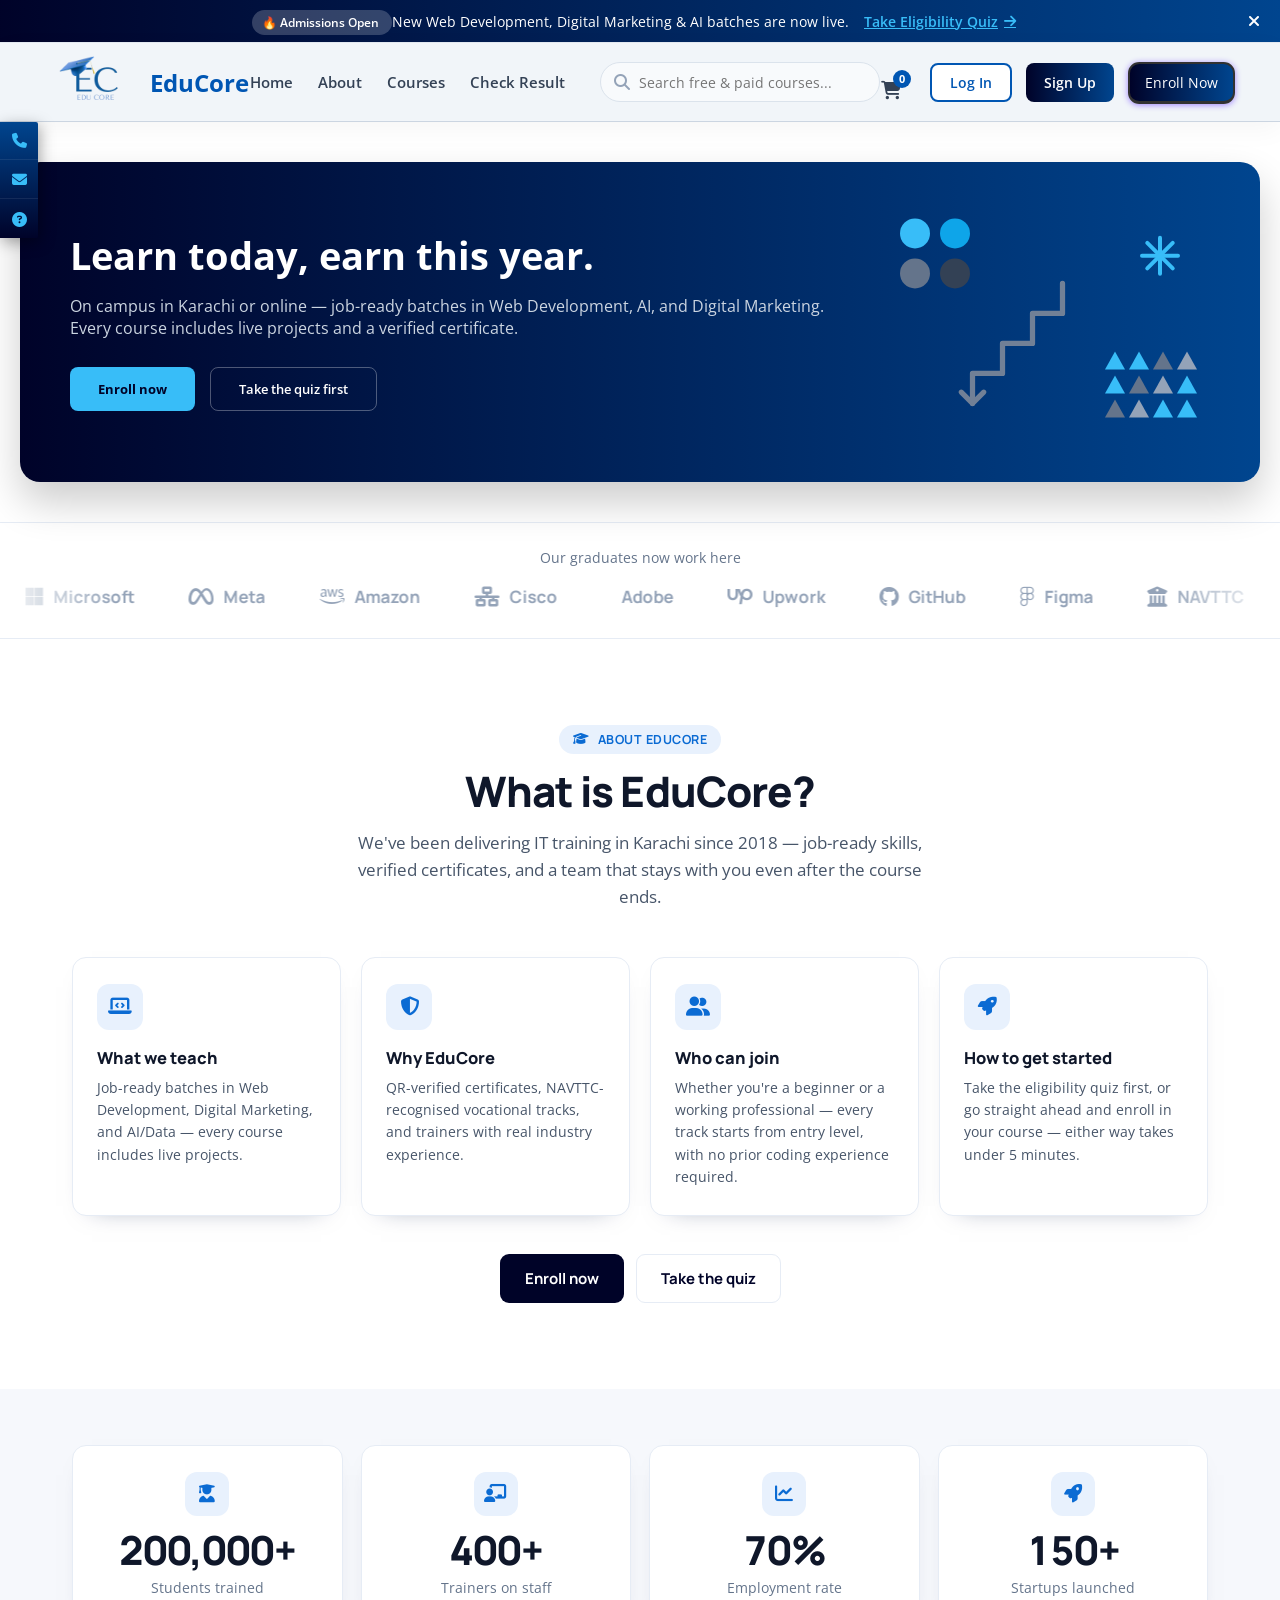
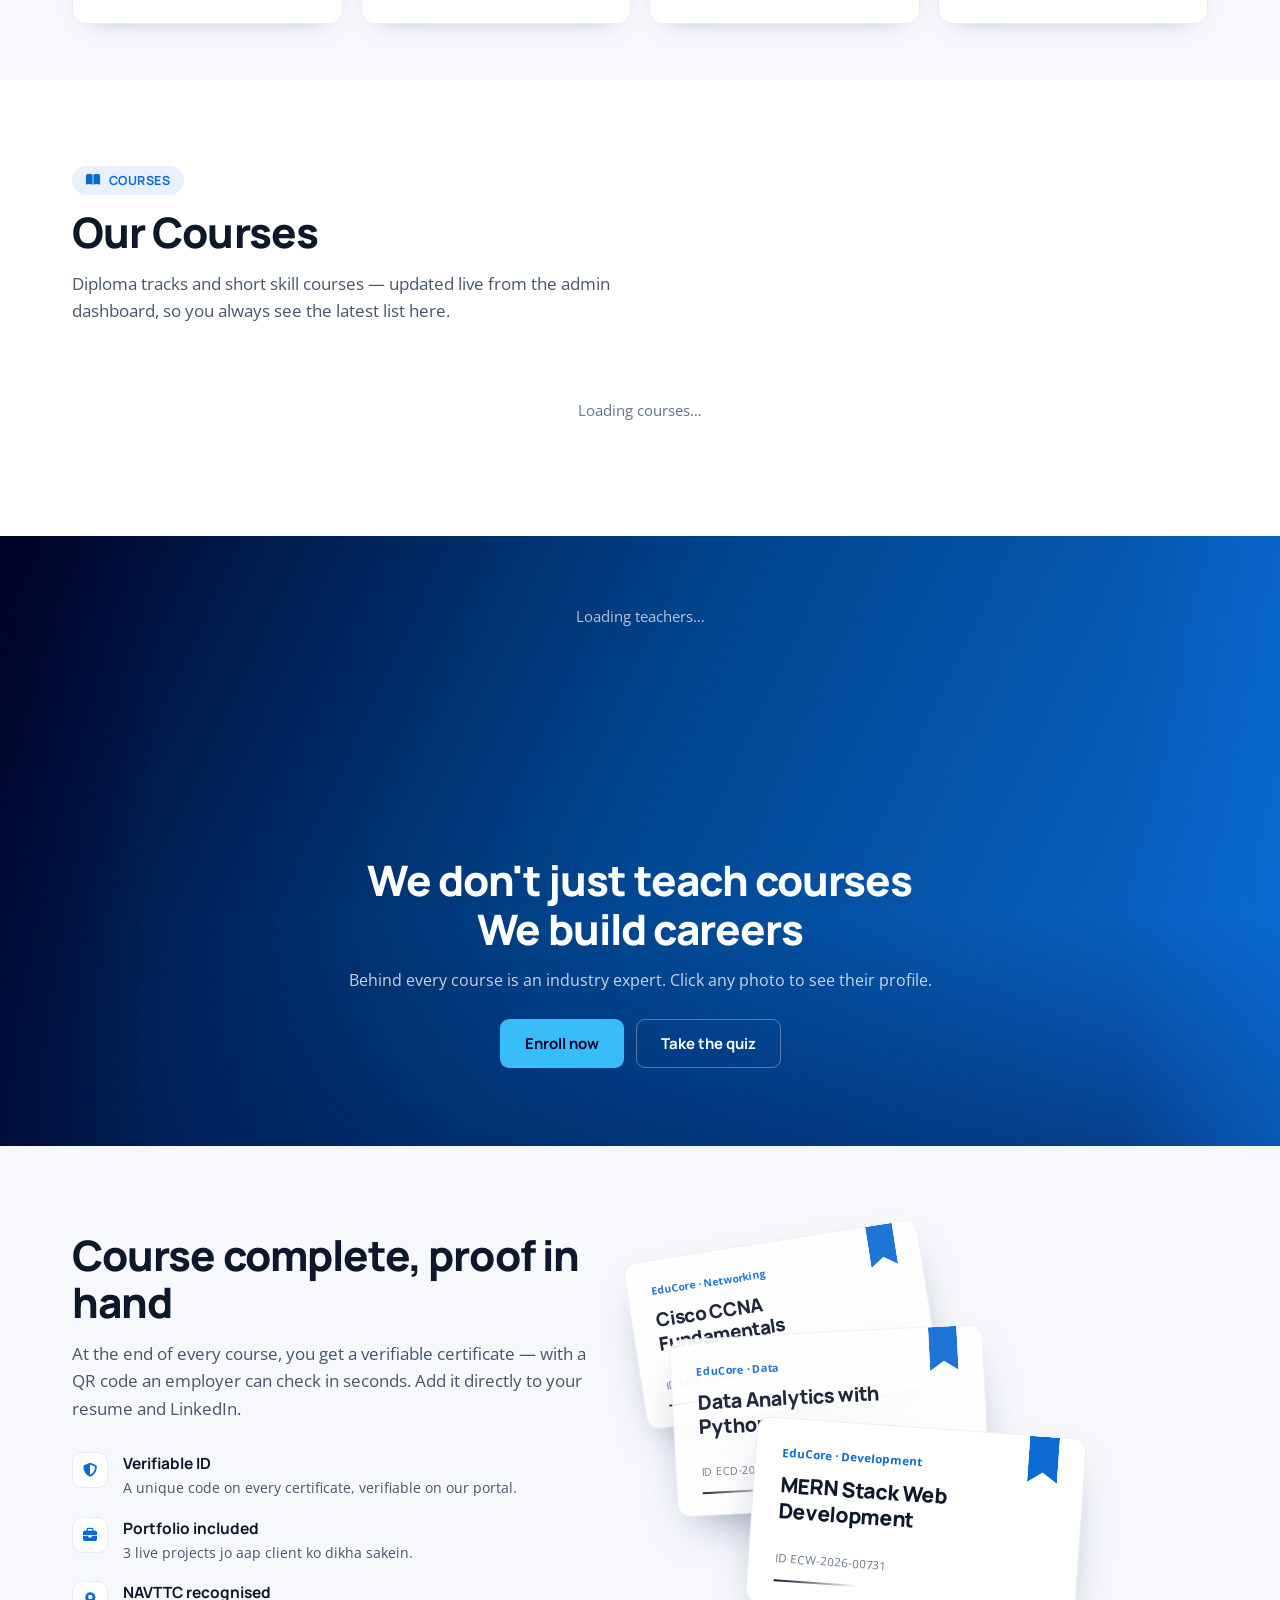
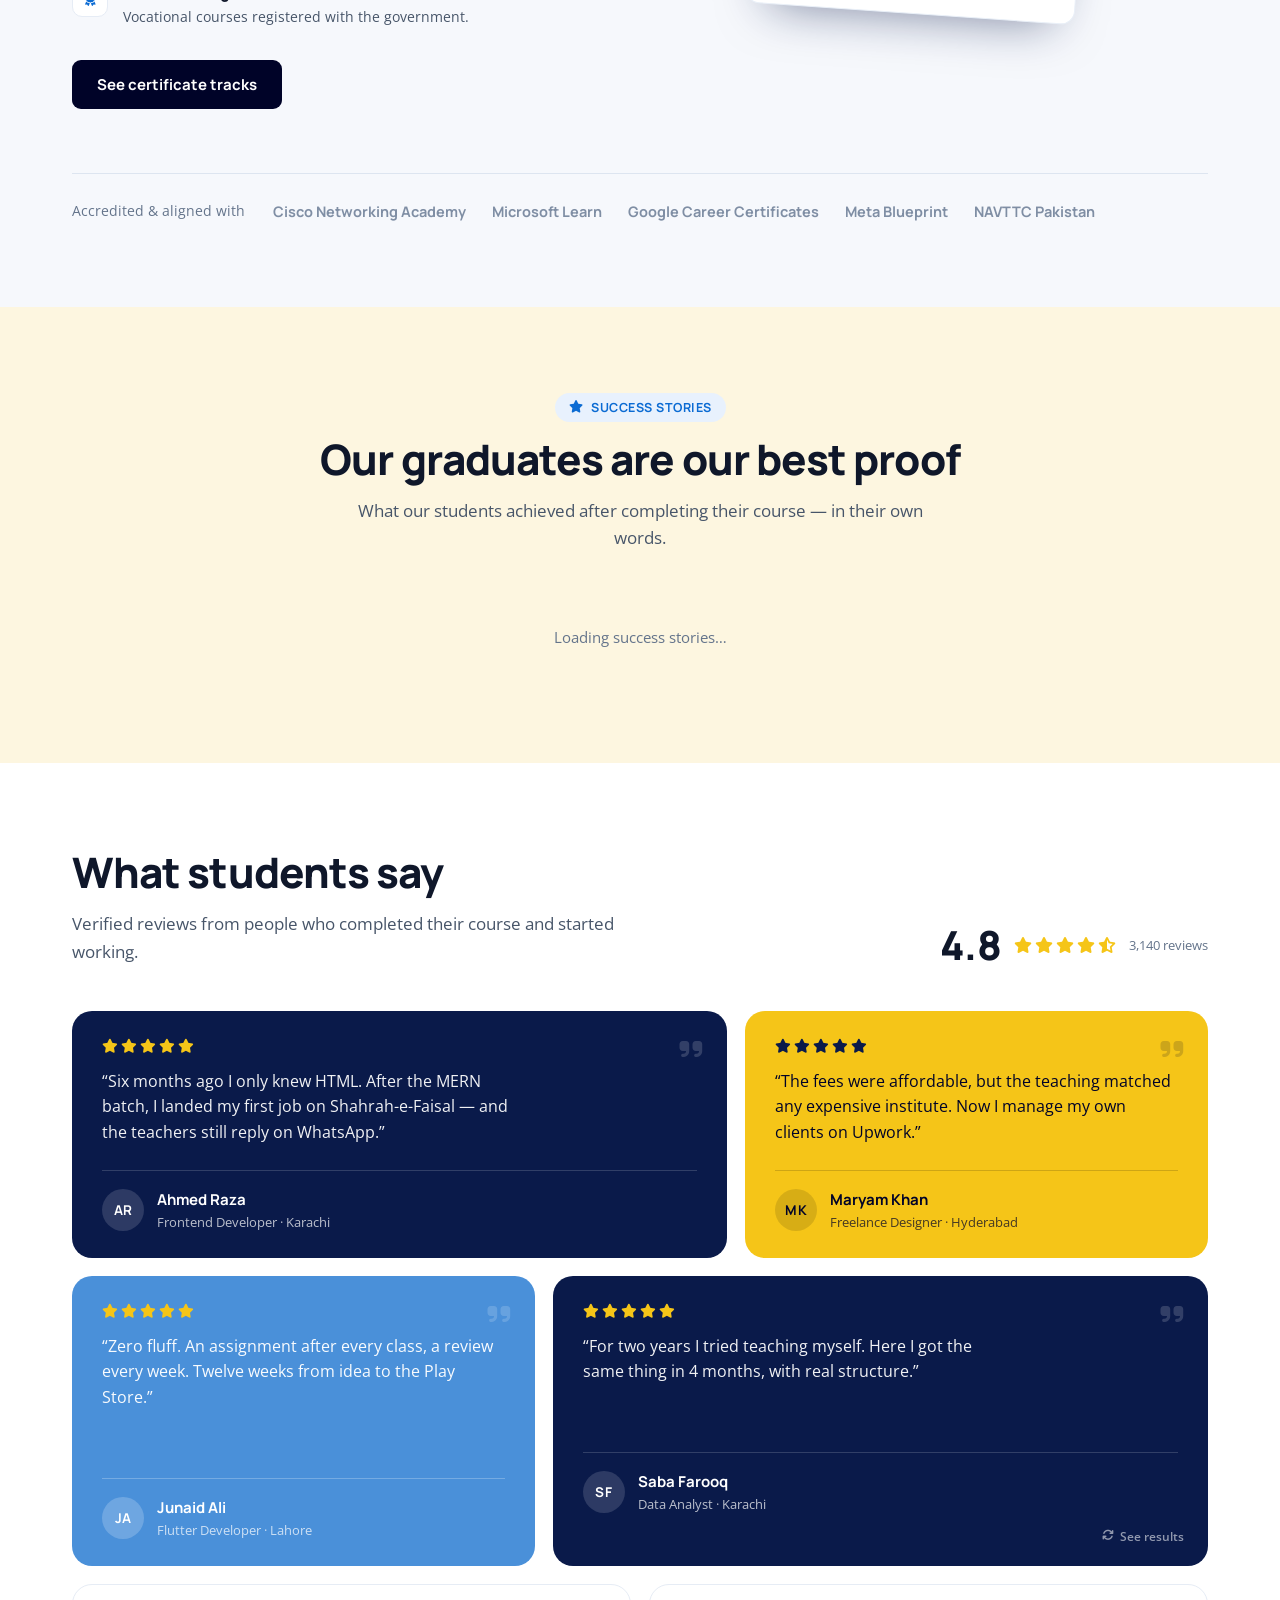
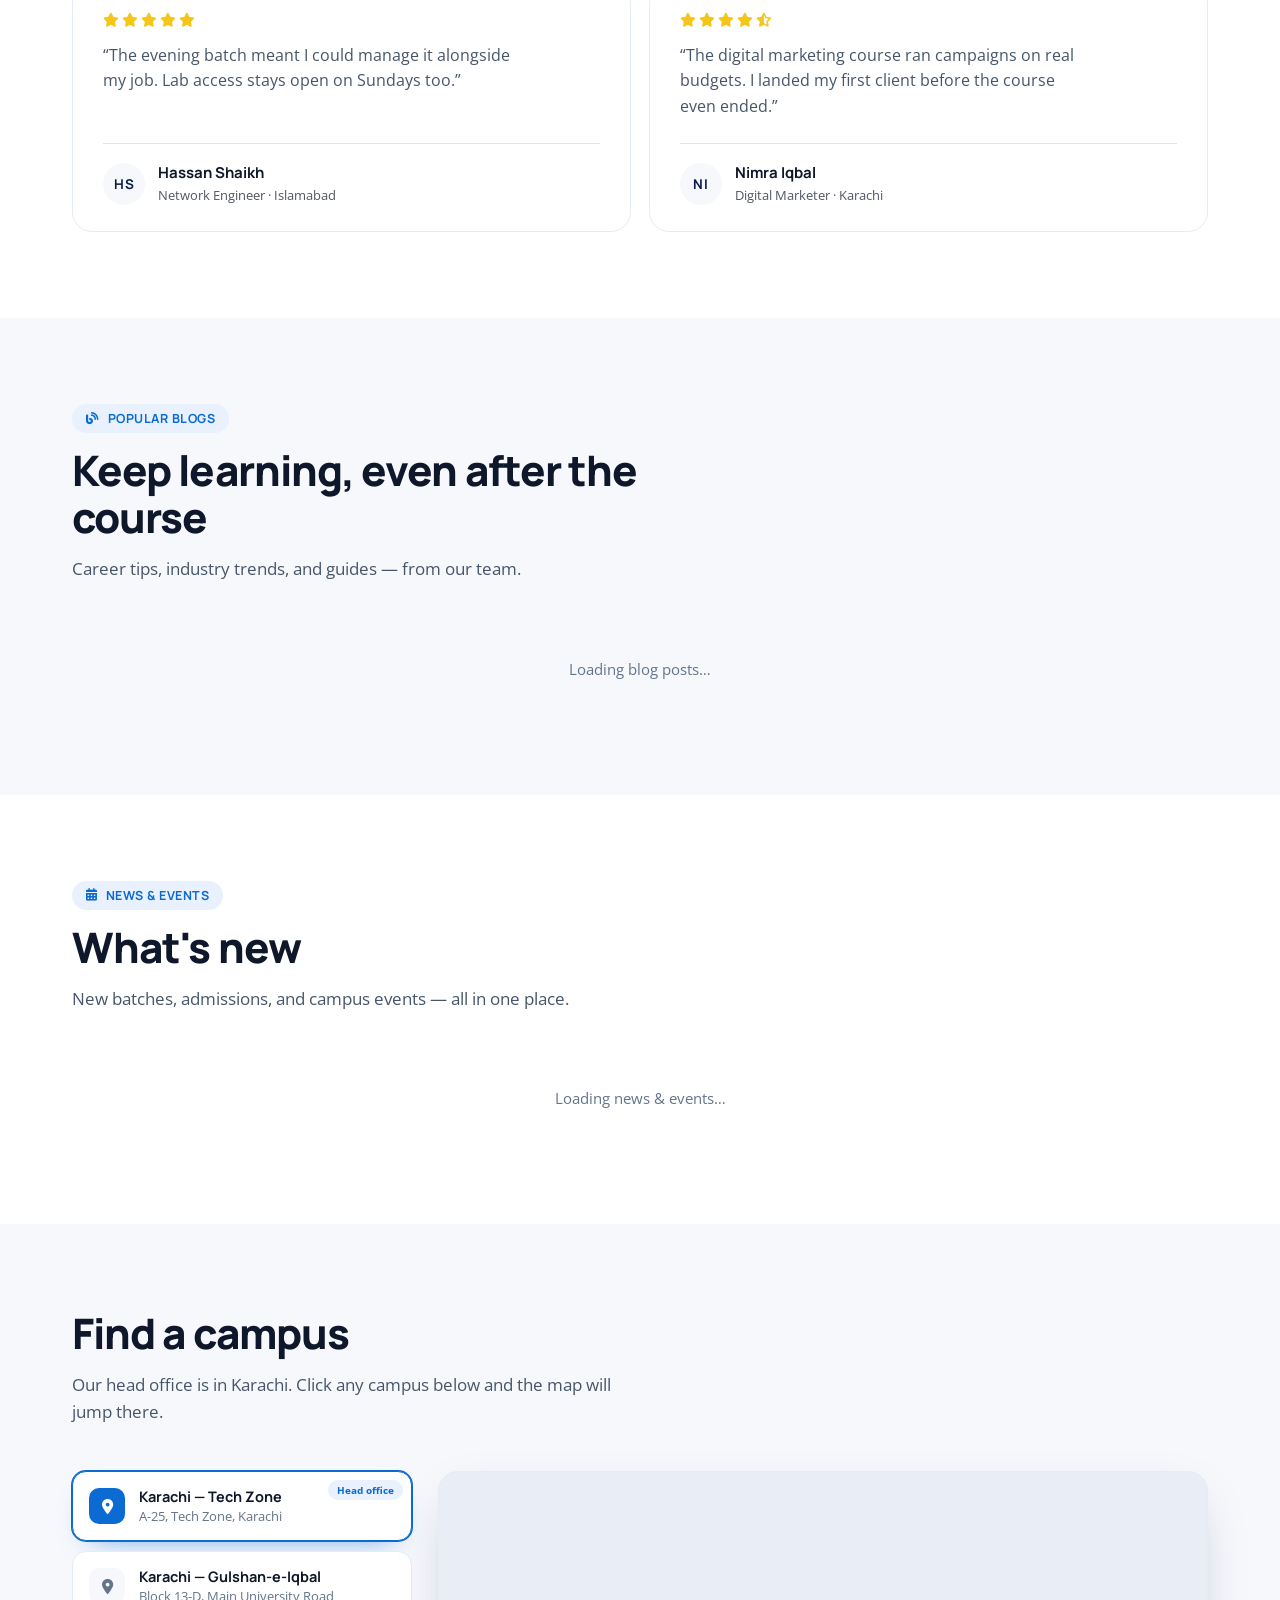
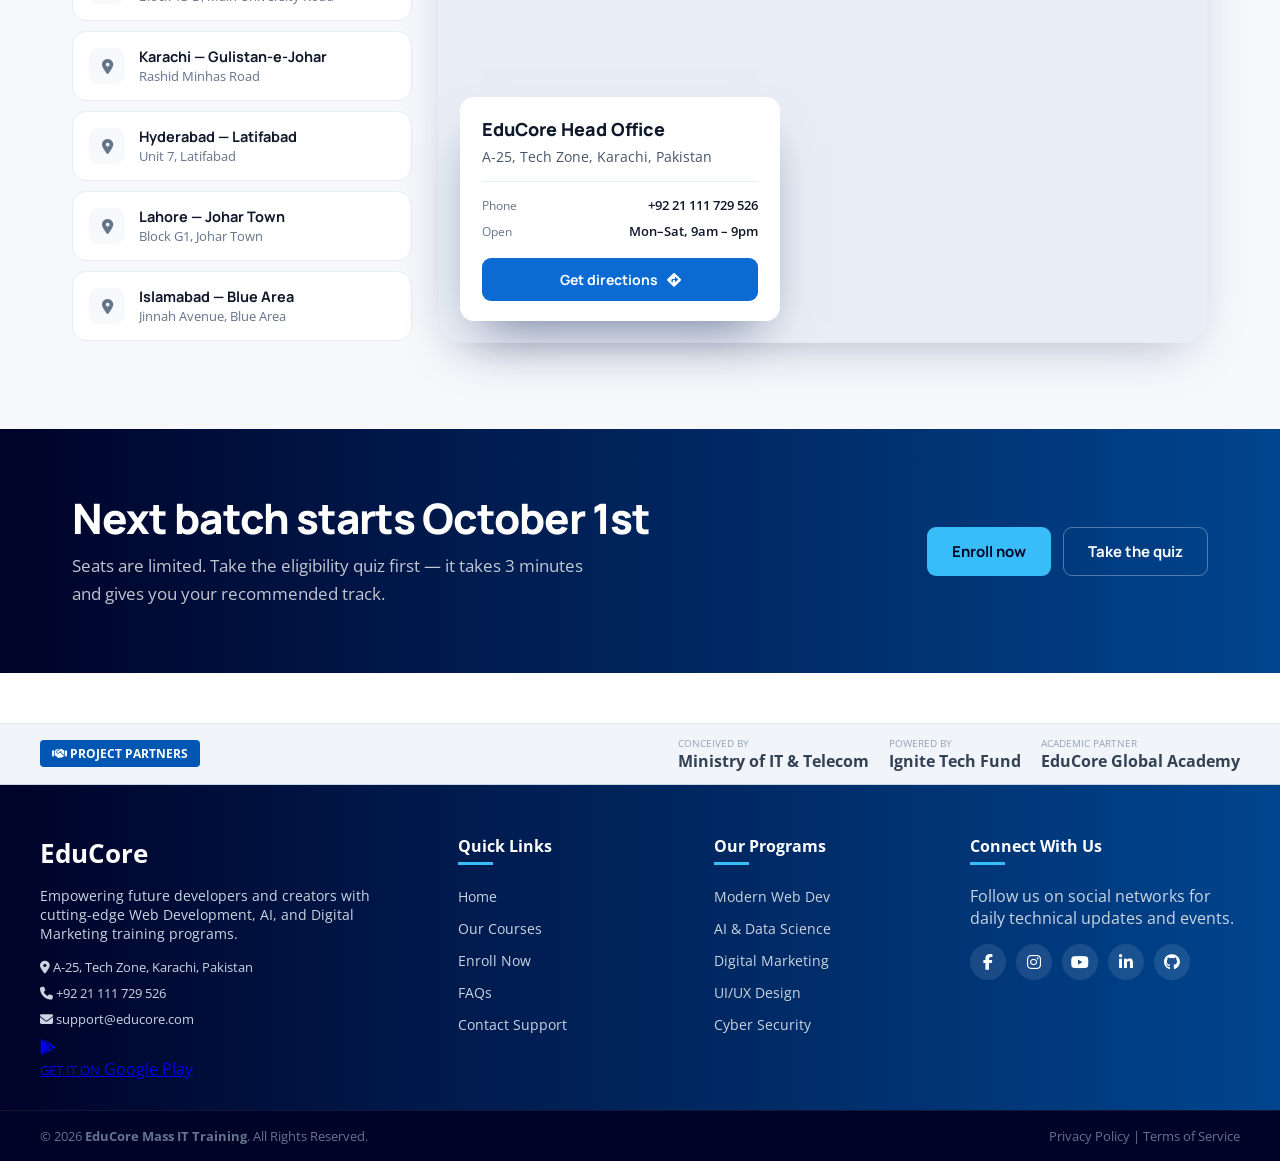
==== commit 2edefd99: "update" ====
--- a/index.html
+++ b/index.html
@@ -73,8 +73,8 @@
     <section class="hero-slider">
         <div class="slider-container">
             <div class="slider-content">
-                <h1 class="animate-text-left" data-hero-title>Seekhein aaj, kamayein is saal.</h1>
-                <p class="animate-text-bottom" data-hero-sub>Karachi ke campus mein ya online — Web Development, AI aur Digital Marketing ke job-ready batches. Har course ke saath live projects aur verified certificate.</p>
+                <h1 class="animate-text-left" data-hero-title>Learn today, earn this year.</h1>
+                <p class="animate-text-bottom" data-hero-sub>On campus in Karachi or online — job-ready batches in Web Development, AI, and Digital Marketing. Every course includes live projects and a verified certificate.</p>
                 <div class="slider-actions animate-fade" data-hero-cta>
                     <button class="slider-btn-primary" onclick="window.location.href='./enrollment.html'">Enroll now</button>
                     <button class="slider-btn-secondary" onclick="window.location.href='./quiz.html'">Take the quiz first</button>
@@ -126,7 +126,7 @@
      PARTNER MARQUEE
 ===================================== -->
 <section class="ec-marquee-sec">
-    <p class="ec-marquee-label">Hamare graduates yahan kaam kar rahe hain</p>
+    <p class="ec-marquee-label">Our graduates now work here</p>
     <div class="ec-marquee" id="ecMarquee">
         <div class="ec-marquee-track" id="ecMarqueeTrack">
             <span class="ec-logo"><i class="fa-brands fa-google"></i> Google</span>
@@ -150,30 +150,30 @@
     <div class="ec-wrap">
         <header class="ec-sec-head ec-sec-head--center">
             <span class="ec-eyebrow"><i class="fa-solid fa-graduation-cap"></i> About EduCore</span>
-            <h2>EduCore kya hai?</h2>
-            <p>2018 se Karachi mein IT training de rahe hain — job-ready skills, verified certificates, aur ek team jo course khatam hone ke baad bhi saath deti hai.</p>
+            <h2>What is EduCore?</h2>
+            <p>We've been delivering IT training in Karachi since 2018 — job-ready skills, verified certificates, and a team that stays with you even after the course ends.</p>
         </header>
 
         <div class="ec-about-grid">
             <article class="ec-about-card">
                 <span class="ec-about-icon"><i class="fa-solid fa-laptop-code"></i></span>
-                <h3>Kya sikhatay hain</h3>
-                <p>Web Development, Digital Marketing aur AI/Data ke job-ready batches — har course mein live projects shaamil hain.</p>
+                <h3>What we teach</h3>
+                <p>Job-ready batches in Web Development, Digital Marketing, and AI/Data — every course includes live projects.</p>
             </article>
             <article class="ec-about-card">
                 <span class="ec-about-icon"><i class="fa-solid fa-shield-halved"></i></span>
-                <h3>Kyun EduCore</h3>
-                <p>QR-verified certificate, NAVTTC-recognised vocational tracks, aur trainers jo khud industry mein kaam kar chuke hain.</p>
+                <h3>Why EduCore</h3>
+                <p>QR-verified certificates, NAVTTC-recognised vocational tracks, and trainers with real industry experience.</p>
             </article>
             <article class="ec-about-card">
                 <span class="ec-about-icon"><i class="fa-solid fa-user-group"></i></span>
-                <h3>Kaun join kar sakta hai</h3>
-                <p>Beginner ho ya kaam karne wala professional — har track entry-level se start hota hai, pehle se coding aani zaroori nahi.</p>
+                <h3>Who can join</h3>
+                <p>Whether you're a beginner or a working professional — every track starts from entry level, with no prior coding experience required.</p>
             </article>
             <article class="ec-about-card">
                 <span class="ec-about-icon"><i class="fa-solid fa-rocket"></i></span>
-                <h3>Shuru kaise karein</h3>
-                <p>Pehle eligibility quiz dein ya seedha apna course choose kar ke enroll karein — dono 5 minute se kam lagte hain.</p>
+                <h3>How to get started</h3>
+                <p>Take the eligibility quiz first, or go straight ahead and enroll in your course — either way takes under 5 minutes.</p>
             </article>
         </div>
 
@@ -223,8 +223,8 @@
     <div class="ec-wrap">
         <header class="ec-sec-head">
             <span class="ec-eyebrow"><i class="fa-solid fa-book-open"></i> Courses</span>
-            <h2>Hamare Courses</h2>
-            <p>Diploma tracks aur short skill courses — Admin dashboard se live update hote hain, isliye yahan hamesha latest list dikhti hai.</p>
+            <h2>Our Courses</h2>
+            <p>Diploma tracks and short skill courses — updated live from the admin dashboard, so you always see the latest list here.</p>
         </header>
 
         <div class="ec-courses-grid" id="coursesGrid" role="list">
@@ -244,8 +244,8 @@
     </div>
 
     <div class="tm-copy">
-        <h2>Hum sirf course nahi parhate<br>Hum career banate hain</h2>
-        <p>Har course ke peeche ek industry expert hai. Kisi bhi photo par click kar ke unka profile dekhein.</p>
+        <h2>We don't just teach courses<br>We build careers</h2>
+        <p>Behind every course is an industry expert. Click any photo to see their profile.</p>
         <div class="tm-actions">
             <a class="ec-btn ec-btn-cyan" href="./enrollment.html">Enroll now</a>
             <a class="ec-btn ec-btn-ghost" href="./quiz.html">Take the quiz</a>
@@ -294,13 +294,13 @@
 <section class="ec-cert-sec ec-sec" id="ecCerts">
     <div class="ec-wrap ec-cert-grid">
         <div class="ec-cert-copy">
-            <h2>Course khatam, proof haath mein</h2>
-            <p>Har course ke aakhir mein aapko ek verifiable certificate milta hai — QR code ke saath, jise employer seconds mein check kar sakta hai. Resume aur LinkedIn dono par direct add karein.</p>
+            <h2>Course complete, proof in hand</h2>
+            <p>At the end of every course, you get a verifiable certificate — with a QR code an employer can check in seconds. Add it directly to your resume and LinkedIn.</p>
 
             <ul class="ec-cert-points">
-                <li><i class="fa-solid fa-shield-halved"></i><div><strong>Verifiable ID</strong><span>Har certificate par unique code jo hamare portal par check hota hai.</span></div></li>
+                <li><i class="fa-solid fa-shield-halved"></i><div><strong>Verifiable ID</strong><span>A unique code on every certificate, verifiable on our portal.</span></div></li>
                 <li><i class="fa-solid fa-briefcase"></i><div><strong>Portfolio included</strong><span>3 live projects jo aap client ko dikha sakein.</span></div></li>
-                <li><i class="fa-solid fa-award"></i><div><strong>NAVTTC recognised</strong><span>Vocational courses government registered hain.</span></div></li>
+                <li><i class="fa-solid fa-award"></i><div><strong>NAVTTC recognised</strong><span>Vocational courses registered with the government.</span></div></li>
             </ul>
 
             <a class="ec-btn ec-btn-dark" href="./enrollment.html">See certificate tracks</a>
@@ -354,8 +354,8 @@
     <div class="ec-wrap">
         <header class="ec-sec-head ec-sec-head--center">
             <span class="ec-eyebrow"><i class="fa-solid fa-star"></i> Success Stories</span>
-            <h2>Hamare graduates, hamara best proof</h2>
-            <p>Course khatam karne ke baad hamare students ne jo hasil kiya — unhi ki zabaani.</p>
+            <h2>Our graduates are our best proof</h2>
+            <p>What our students achieved after completing their course — in their own words.</p>
         </header>
 
         <div class="ec-success-grid" id="successGrid" role="list">
@@ -371,8 +371,8 @@
     <div class="ec-wrap">
         <header class="ec-sec-head ec-sec-head--split">
             <div>
-                <h2>Students kya kehte hain</h2>
-                <p>Verified reviews un logon ke jinhone course complete kiya aur kaam shuru kiya.</p>
+                <h2>What students say</h2>
+                <p>Verified reviews from people who completed their course and started working.</p>
             </div>
             <div class="ec-rev-score">
                 <strong>4.8</strong>
@@ -389,7 +389,7 @@
             <article class="ec-rev ec-rev--navy ec-rev--w7">
                 <span class="ec-rev-quote"><i class="fa-solid fa-quote-right"></i></span>
                 <span class="ec-rev-stars"><i class="fa-solid fa-star"></i><i class="fa-solid fa-star"></i><i class="fa-solid fa-star"></i><i class="fa-solid fa-star"></i><i class="fa-solid fa-star"></i></span>
-                <p class="ec-rev-text">“Six months pehle main sirf HTML janta tha. MERN batch ke baad meri pehli job Shahrah-e-Faisal par lag gayi — aur teachers ab bhi WhatsApp par reply karte hain.”</p>
+                <p class="ec-rev-text">“Six months ago I only knew HTML. After the MERN batch, I landed my first job on Shahrah-e-Faisal — and the teachers still reply on WhatsApp.”</p>
                 <footer class="ec-rev-by">
                     <span class="ec-av" data-initials="AR"></span>
                     <span><strong>Ahmed Raza</strong><small>Frontend Developer &middot; Karachi</small></span>
@@ -400,7 +400,7 @@
             <article class="ec-rev ec-rev--gold ec-rev--w5">
                 <span class="ec-rev-quote"><i class="fa-solid fa-quote-right"></i></span>
                 <span class="ec-rev-stars"><i class="fa-solid fa-star"></i><i class="fa-solid fa-star"></i><i class="fa-solid fa-star"></i><i class="fa-solid fa-star"></i><i class="fa-solid fa-star"></i></span>
-                <p class="ec-rev-text">“Fees affordable thi, magar teaching kisi mehngay institute se kam nahi. Ab main Upwork par apne clients handle karti hoon.”</p>
+                <p class="ec-rev-text">“The fees were affordable, but the teaching matched any expensive institute. Now I manage my own clients on Upwork.”</p>
                 <footer class="ec-rev-by">
                     <span class="ec-av" data-initials="MK"></span>
                     <span><strong>Maryam Khan</strong><small>Freelance Designer &middot; Hyderabad</small></span>
@@ -411,7 +411,7 @@
             <article class="ec-rev ec-rev--sky ec-rev--w5">
                 <span class="ec-rev-quote"><i class="fa-solid fa-quote-right"></i></span>
                 <span class="ec-rev-stars"><i class="fa-solid fa-star"></i><i class="fa-solid fa-star"></i><i class="fa-solid fa-star"></i><i class="fa-solid fa-star"></i><i class="fa-solid fa-star"></i></span>
-                <p class="ec-rev-text">“Zero fluff. Har class ke baad ek assignment, har hafte ek review. Idea se Play Store tak 12 hafte lage.”</p>
+                <p class="ec-rev-text">“Zero fluff. An assignment after every class, a review every week. Twelve weeks from idea to the Play Store.”</p>
                 <footer class="ec-rev-by">
                     <span class="ec-av" data-initials="JA"></span>
                     <span><strong>Junaid Ali</strong><small>Flutter Developer &middot; Lahore</small></span>
@@ -419,12 +419,12 @@
             </article>
 
             <!-- D : flip card -->
-            <article class="ec-rev ec-rev--flip ec-rev--w7" data-flip tabindex="0" role="button" aria-label="Saba Farooq ka review — results dekhne ke liye click karein">
+            <article class="ec-rev ec-rev--flip ec-rev--w7" data-flip tabindex="0" role="button" aria-label="Saba Farooq's review — click to see results">
                 <div class="ec-rev-inner">
                     <div class="ec-rev-face ec-rev-front ec-rev--navy">
                         <span class="ec-rev-quote"><i class="fa-solid fa-quote-right"></i></span>
                         <span class="ec-rev-stars"><i class="fa-solid fa-star"></i><i class="fa-solid fa-star"></i><i class="fa-solid fa-star"></i><i class="fa-solid fa-star"></i><i class="fa-solid fa-star"></i></span>
-                        <p class="ec-rev-text">“Do saal main khud se seekhne ki koshish karti rahi. Yahan wahi cheez 4 mahine mein structure ke saath mil gayi.”</p>
+                        <p class="ec-rev-text">“For two years I tried teaching myself. Here I got the same thing in 4 months, with real structure.”</p>
                         <footer class="ec-rev-by">
                             <span class="ec-av" data-initials="SF"></span>
                             <span><strong>Saba Farooq</strong><small>Data Analyst &middot; Karachi</small></span>
@@ -438,7 +438,7 @@
                             <div><b>Rs 185k</b><span>Monthly salary</span></div>
                             <div><b>4 mo</b><span>Course to job</span></div>
                         </div>
-                        <p class="ec-rev-delivered">Kya mila</p>
+                        <p class="ec-rev-delivered">What she got</p>
                         <ul class="ec-rev-list">
                             <li><i class="fa-regular fa-circle-check"></i> 3 portfolio dashboards</li>
                             <li><i class="fa-regular fa-circle-check"></i> Mock interviews</li>
@@ -453,7 +453,7 @@
             <!-- E -->
             <article class="ec-rev ec-rev--plain ec-rev--w6">
                 <span class="ec-rev-stars"><i class="fa-solid fa-star"></i><i class="fa-solid fa-star"></i><i class="fa-solid fa-star"></i><i class="fa-solid fa-star"></i><i class="fa-solid fa-star"></i></span>
-                <p class="ec-rev-text">“Evening batch hone ki wajah se job ke saath manage ho gaya. Lab access Sunday ko bhi khula rehta hai.”</p>
+                <p class="ec-rev-text">“The evening batch meant I could manage it alongside my job. Lab access stays open on Sundays too.”</p>
                 <footer class="ec-rev-by">
                     <span class="ec-av" data-initials="HS"></span>
                     <span><strong>Hassan Shaikh</strong><small>Network Engineer &middot; Islamabad</small></span>
@@ -463,7 +463,7 @@
             <!-- F -->
             <article class="ec-rev ec-rev--plain ec-rev--w6">
                 <span class="ec-rev-stars"><i class="fa-solid fa-star"></i><i class="fa-solid fa-star"></i><i class="fa-solid fa-star"></i><i class="fa-solid fa-star"></i><i class="fa-solid fa-star-half-stroke"></i></span>
-                <p class="ec-rev-text">“Digital marketing course ke campaigns asli budget par chalaye. Pehla client course khatam hone se pehle mil gaya.”</p>
+                <p class="ec-rev-text">“The digital marketing course ran campaigns on real budgets. I landed my first client before the course even ended.”</p>
                 <footer class="ec-rev-by">
                     <span class="ec-av" data-initials="NI"></span>
                     <span><strong>Nimra Iqbal</strong><small>Digital Marketer &middot; Karachi</small></span>
@@ -483,8 +483,8 @@
     <div class="ec-wrap">
         <header class="ec-sec-head">
             <span class="ec-eyebrow"><i class="fa-solid fa-blog"></i> Popular Blogs</span>
-            <h2>Seekhte rahein, course ke baad bhi</h2>
-            <p>Career tips, industry trends aur guides — hamari team ki taraf se.</p>
+            <h2>Keep learning, even after the course</h2>
+            <p>Career tips, industry trends, and guides — from our team.</p>
         </header>
 
         <div class="ec-blogs-grid" id="blogsGrid" role="list">
@@ -502,8 +502,8 @@
     <div class="ec-wrap">
         <header class="ec-sec-head">
             <span class="ec-eyebrow"><i class="fa-solid fa-calendar-days"></i> News &amp; Events</span>
-            <h2>Naya kya ho raha hai</h2>
-            <p>Naye batches, admissions aur campus events — sab ek jagah.</p>
+            <h2>What's new</h2>
+            <p>New batches, admissions, and campus events — all in one place.</p>
         </header>
 
         <div class="ec-news-grid" id="newsGrid" role="list">
@@ -518,8 +518,8 @@
 <section class="ec-map-sec ec-sec" id="ecMap">
     <div class="ec-wrap">
         <header class="ec-sec-head">
-            <h2>Campus dhoondein</h2>
-            <p>Head office Karachi mein hai. Kisi bhi campus par click karein — map wahin chala jayega.</p>
+            <h2>Find a campus</h2>
+            <p>Our head office is in Karachi. Click any campus below and the map will jump there.</p>
         </header>
 
         <div class="ec-map-grid">
@@ -627,8 +627,8 @@
 <section class="ec-cta-sec">
     <div class="ec-wrap ec-cta">
         <div>
-            <h2>Agla batch 1 October se shuru ho raha hai</h2>
-            <p>Seats limited hain. Pehle eligibility quiz dein — 3 minute lagte hain, aur aapko apna recommended track mil jayega.</p>
+            <h2>Next batch starts October 1st</h2>
+            <p>Seats are limited. Take the eligibility quiz first — it takes 3 minutes and gives you your recommended track.</p>
         </div>
         <div class="ec-cta-actions">
             <a class="ec-btn ec-btn-cyan" href="./enrollment.html">Enroll now</a>
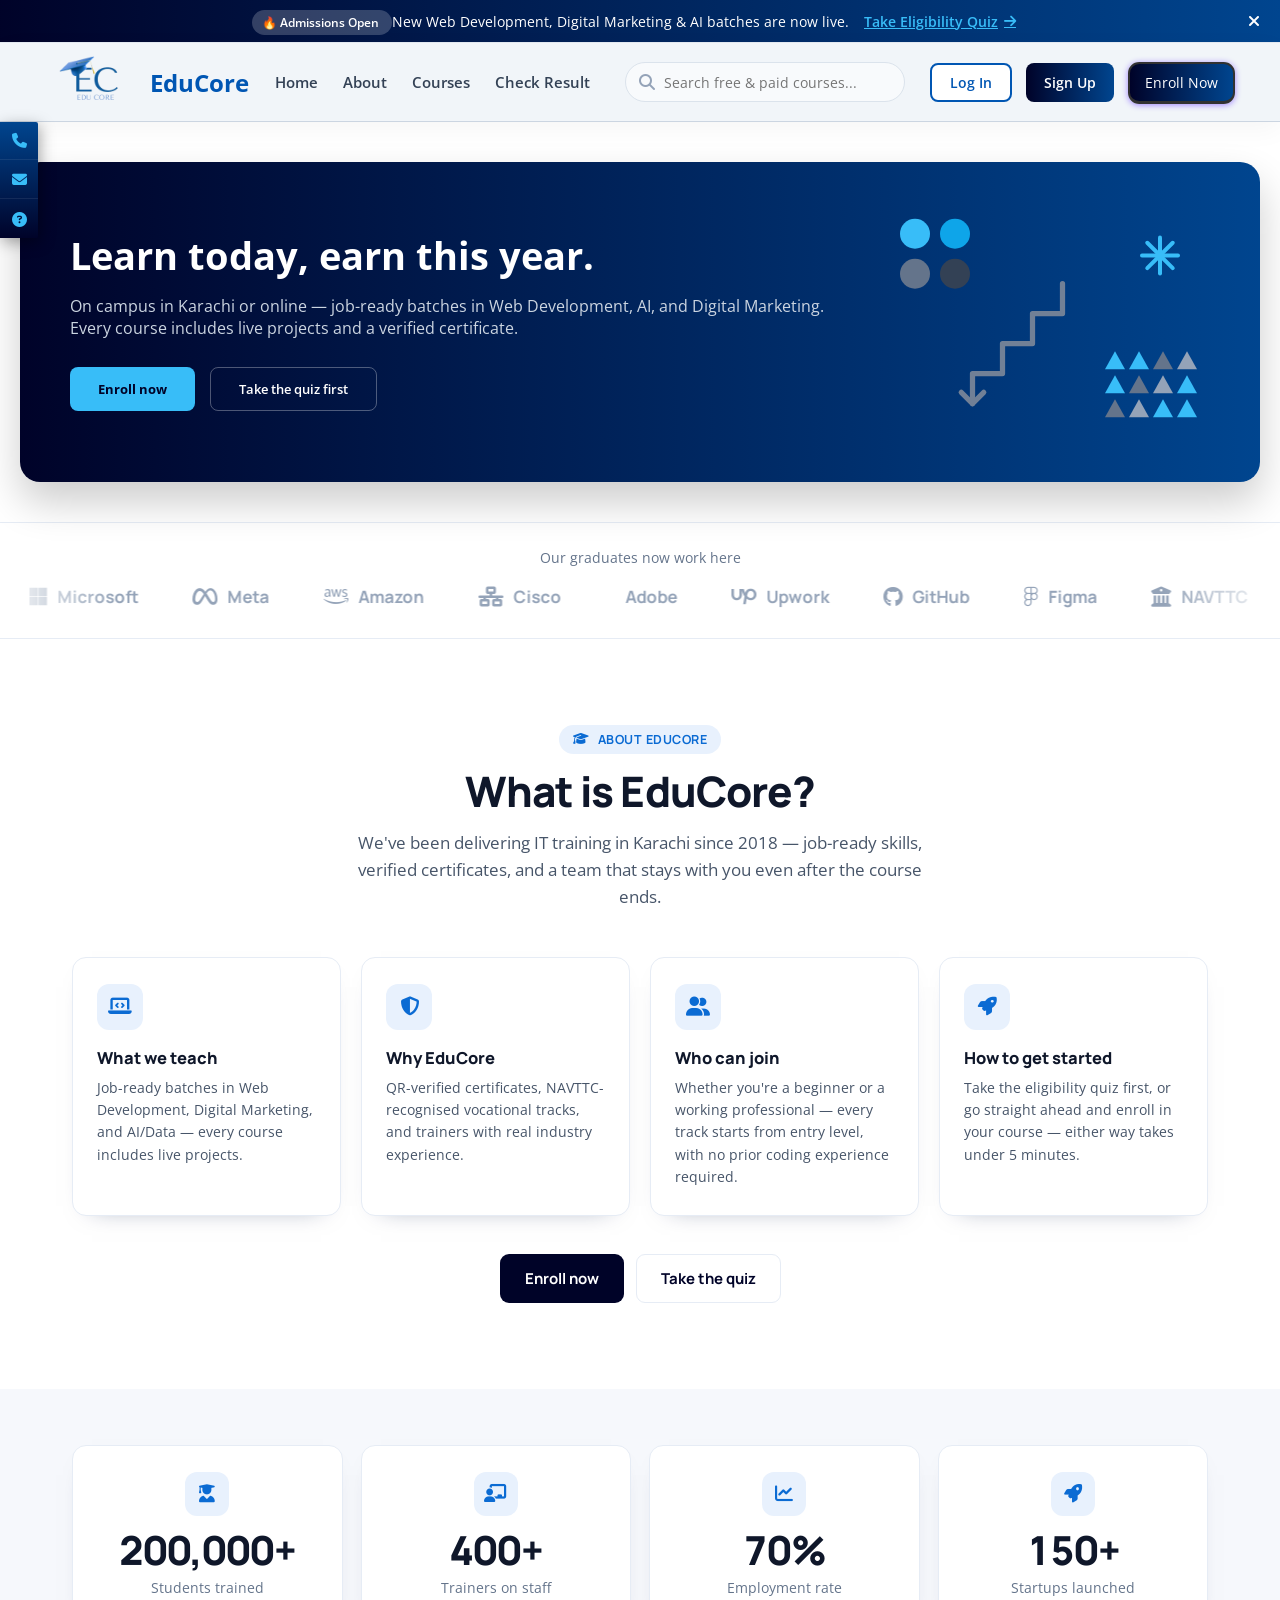
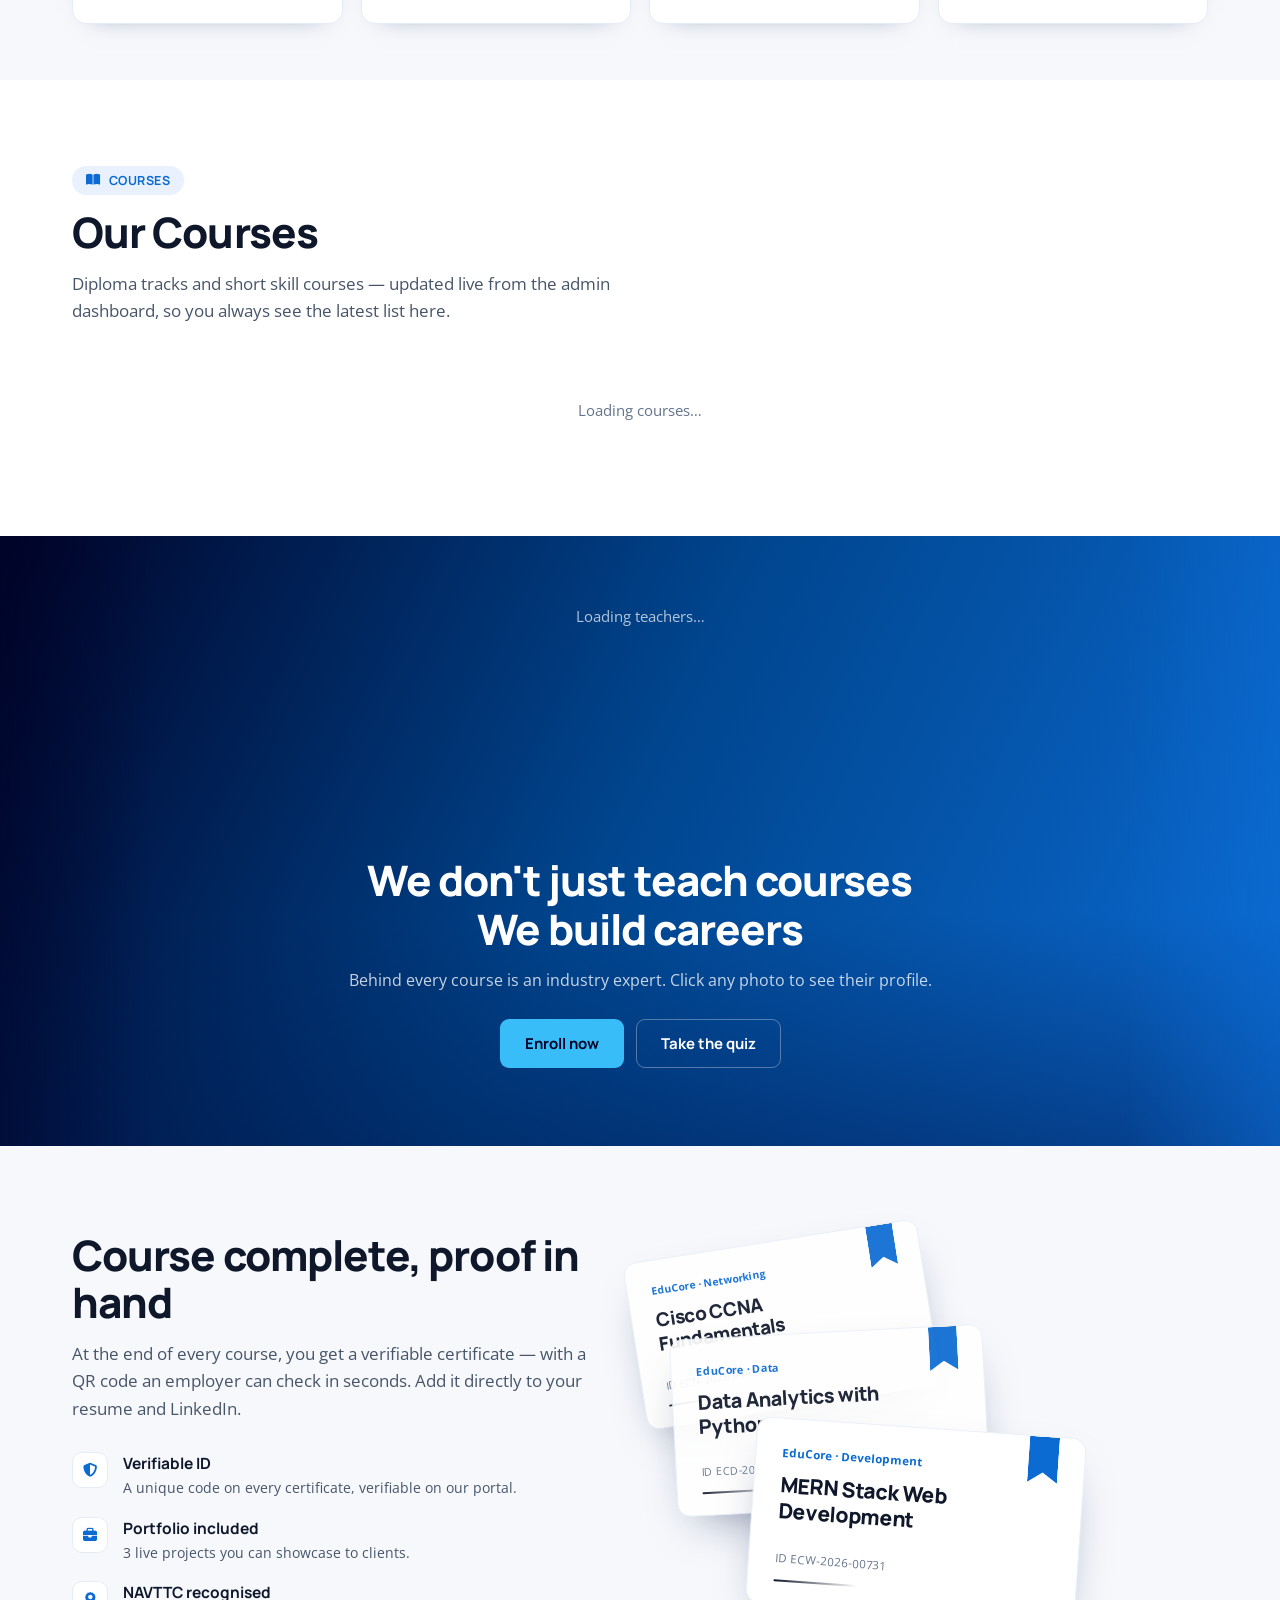
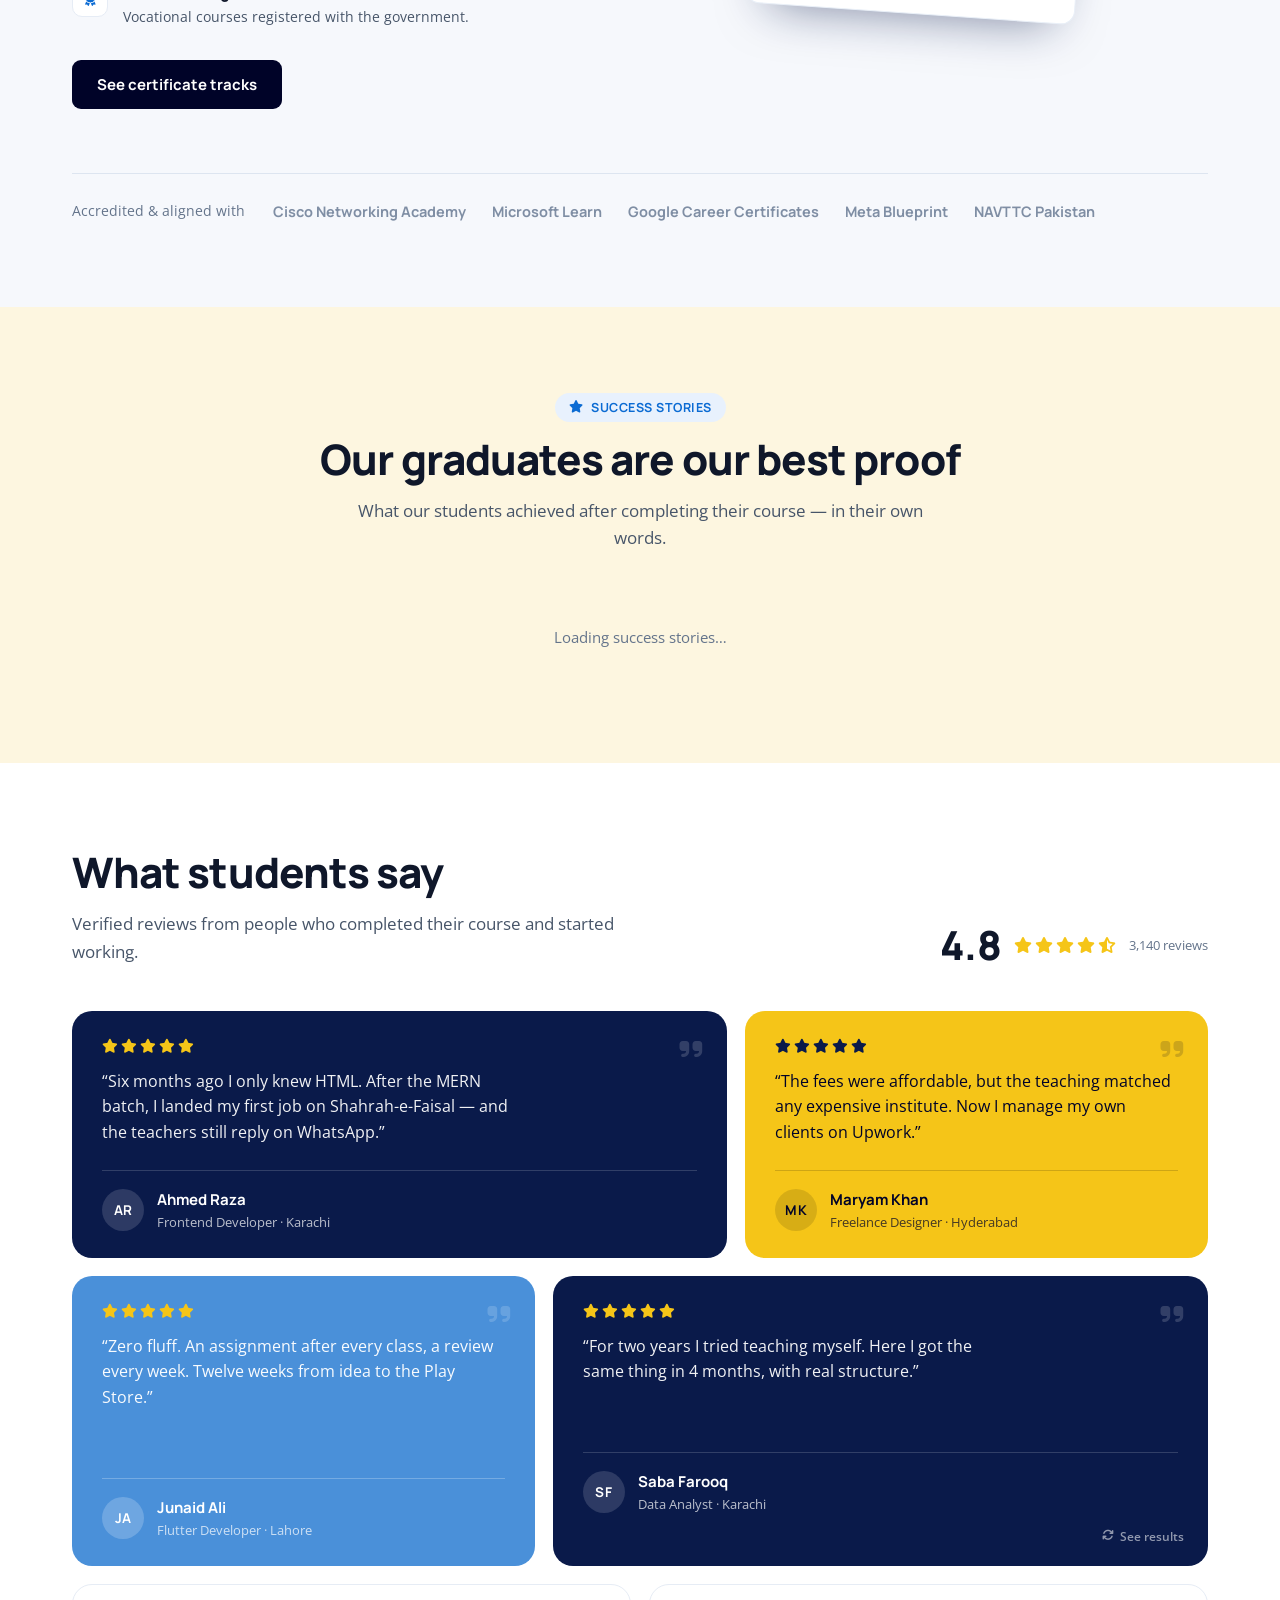
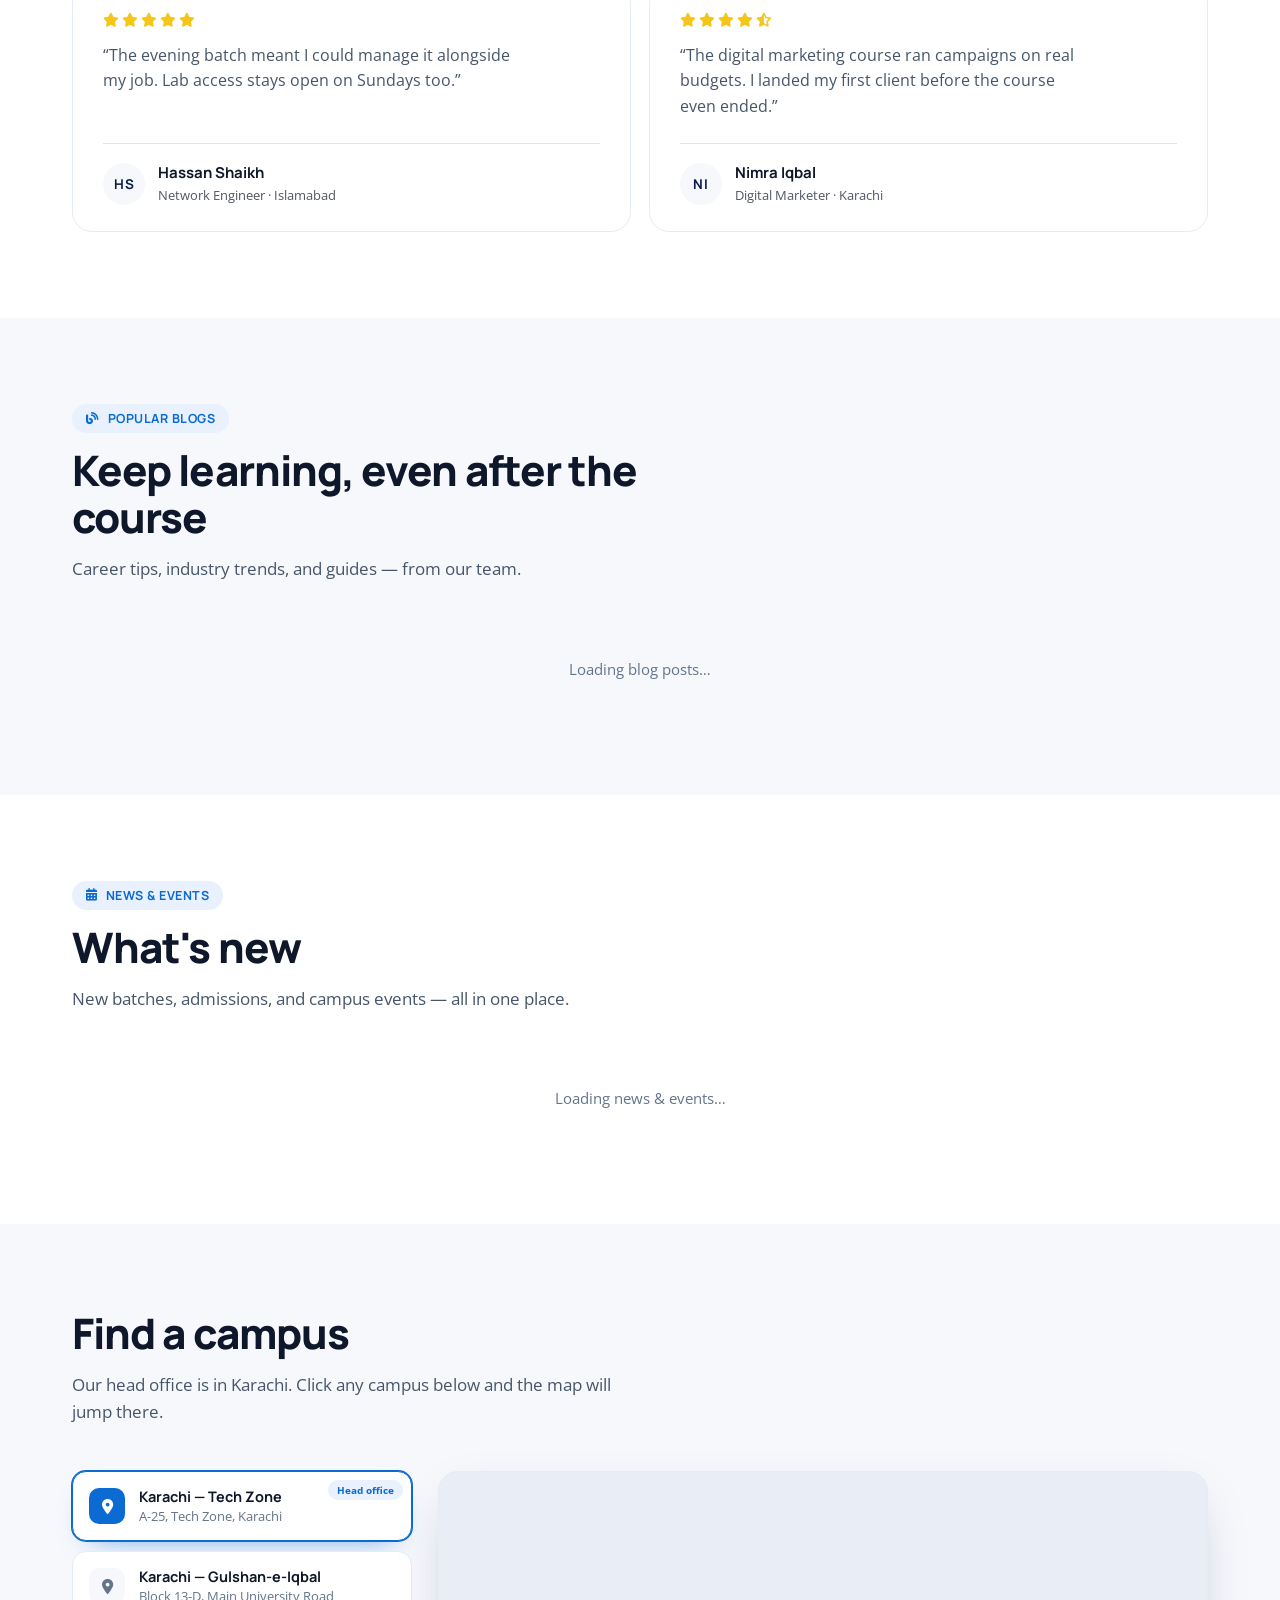
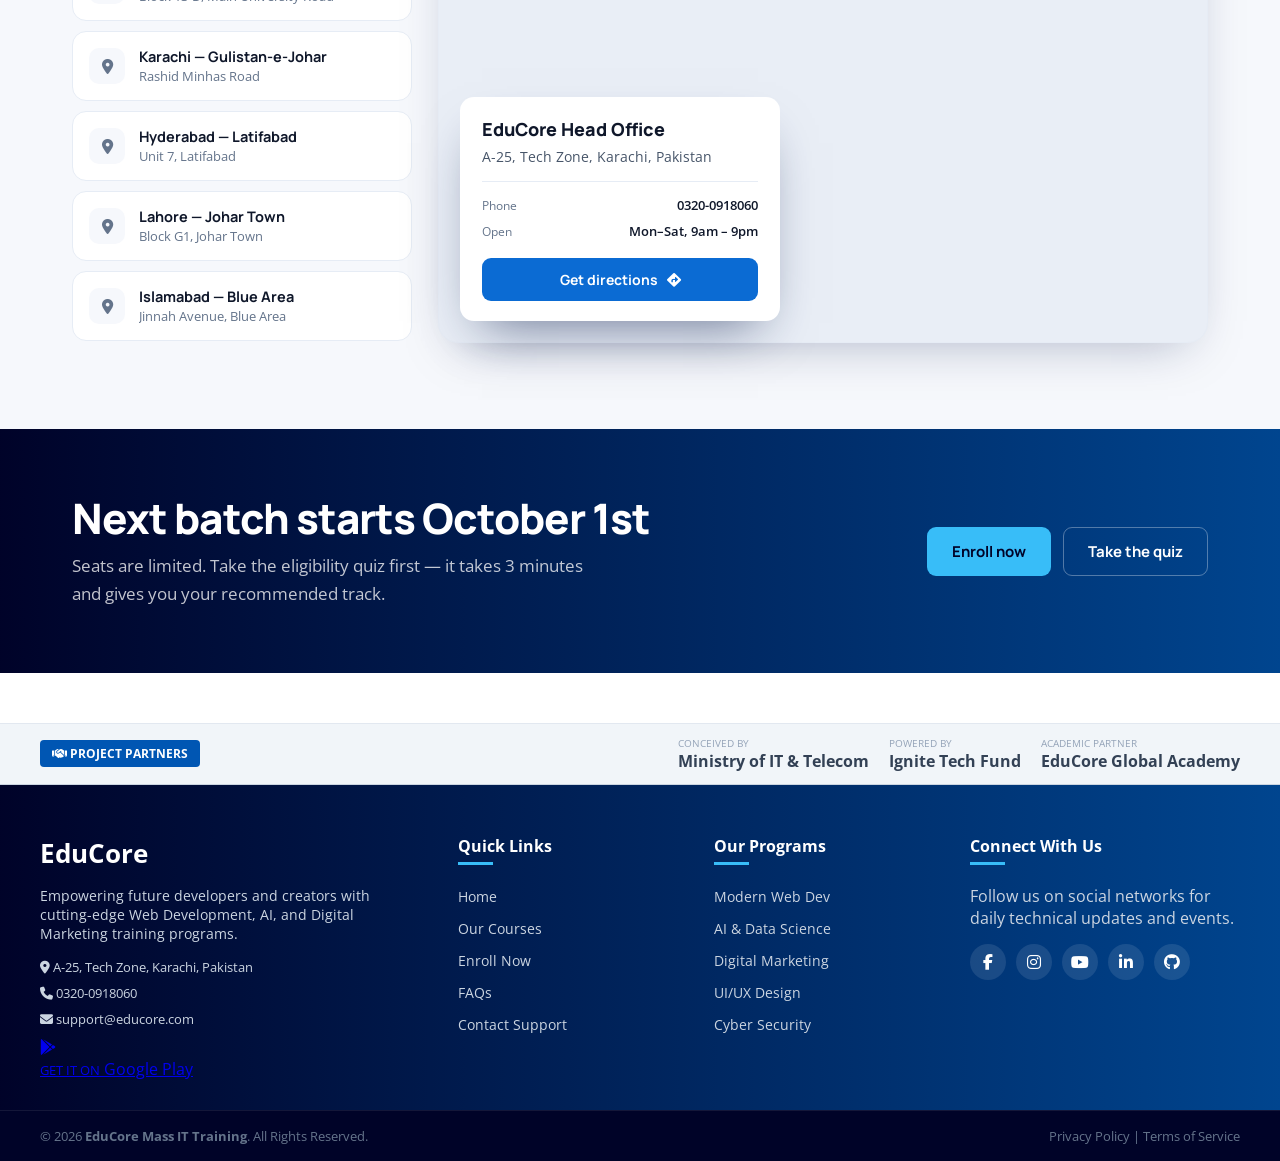
==== commit 003d8490: "update media query" ====
--- a/index.html
+++ b/index.html
@@ -50,9 +50,9 @@
      FLOATING SIDEBAR NAVIGATION
 ===================================== -->
 <div class="side-floating-bar">
-  <a href="tel:03041111570" class="side-item">
+  <a href="tel:03200918060" class="side-item">
     <i class="fa-solid fa-phone"></i>
-    <span class="side-tooltip">0304-111-1570</span>
+    <span class="side-tooltip">0320-0918060</span>
   </a>
 
   <a href="mailto:support@educore.com" class="side-item">
@@ -299,7 +299,7 @@
 
             <ul class="ec-cert-points">
                 <li><i class="fa-solid fa-shield-halved"></i><div><strong>Verifiable ID</strong><span>A unique code on every certificate, verifiable on our portal.</span></div></li>
-                <li><i class="fa-solid fa-briefcase"></i><div><strong>Portfolio included</strong><span>3 live projects jo aap client ko dikha sakein.</span></div></li>
+                <li><i class="fa-solid fa-briefcase"></i><div><strong>Portfolio included</strong><span>3 live projects you can showcase to clients.</span></div></li>
                 <li><i class="fa-solid fa-award"></i><div><strong>NAVTTC recognised</strong><span>Vocational courses registered with the government.</span></div></li>
             </ul>
 
@@ -531,7 +531,7 @@
                 <button class="ec-camp ec-camp--tagged is-active" data-lat="24.8607" data-lng="67.0011"
                         data-city="Karachi" data-name="EduCore Head Office"
                         data-addr="A-25, Tech Zone, Karachi, Pakistan"
-                        data-phone="+92 21 111 729 526" data-hours="Mon–Sat, 9am – 9pm">
+                        data-phone="0320-0918060" data-hours="Mon–Sat, 9am – 9pm">
                     <span class="ec-camp-pin"><i class="fa-solid fa-location-dot"></i></span>
                     <span class="ec-camp-body">
                         <strong>Karachi — Tech Zone</strong>
@@ -609,7 +609,7 @@
                     <h3 id="ecMapName">EduCore Head Office</h3>
                     <p class="ec-map-addr" id="ecMapAddr">A-25, Tech Zone, Karachi, Pakistan</p>
                     <dl class="ec-map-meta">
-                        <div><dt>Phone</dt><dd id="ecMapPhone">+92 21 111 729 526</dd></div>
+                        <div><dt>Phone</dt><dd id="ecMapPhone">0320-0918060</dd></div>
                         <div><dt>Open</dt><dd id="ecMapHours">Mon–Sat, 9am – 9pm</dd></div>
                     </dl>
                     <a class="ec-btn ec-btn-blue" id="ecMapDir" href="https://www.google.com/maps/dir/?api=1&destination=24.8607,67.0011" target="_blank" rel="noopener">
--- a/style.css
+++ b/style.css
@@ -329,29 +329,18 @@
     gap: 14px;
 }
 
-.cart-btn {
-    position: relative;
+/* Mobile menu toggle button (hamburger) — hidden on desktop, .main-header
+   shows it only under 900px, where .center-nav is otherwise unreachable.
+   See section 6 below for the mobile nav panel it opens. */
+.nav-toggle {
+    display: none;
+    background: none;
+    border: none;
+    cursor: pointer;
+    font-size: 21px;
     color: var(--text-dark);
-    font-size: 18px;
-    text-decoration: none;
-    margin-right: 15px;
-    margin-top: 15px;
-}
-
-.cart-badge {
-    position: absolute;
-    top: -8px;
-    right: -10px;
-    background: var(--primary-blue);
-    color: white;
-    font-size: 11px;
-    width: 18px;
-    height: 18px;
-    border-radius: 50%;
-    display: flex;
-    align-items: center;
-    justify-content: center;
-    font-weight: bold;
+    padding: 8px;
+    line-height: 1;
 }
 
 .login-btn {
@@ -897,9 +886,77 @@
     .main-header {
         padding: 0 20px;
     }
+    /* .center-nav (Home / About / Courses / Check Result / Search) has no
+       room in the header below 900px, so it moves into a toggleable panel
+       that drops down under the header instead — opened by #navToggle
+       (see .nav-toggle above and app.js for the click handling). Without
+       .nav-open it stays display:none, i.e. exactly the old behaviour. */
     .center-nav {
         display: none;
-    }
+        position: absolute;
+        top: 100%;
+        left: 0;
+        right: 0;
+        width: 100%;
+        flex-direction: column;
+        align-items: stretch;
+        gap: 0;
+        background: #ffffff;
+        border-top: 1px solid var(--border-light);
+        box-shadow: 0 16px 28px rgba(0, 0, 0, 0.14);
+        padding: 10px 20px 20px;
+        max-height: calc(100vh - 80px);
+        overflow-y: auto;
+        z-index: 9998;
+    }
+
+    .center-nav.nav-open {
+        display: flex;
+    }
+
+    .nav-links {
+        flex-direction: column;
+        align-items: stretch;
+        gap: 2px;
+        width: 100%;
+    }
+
+    .drop-btn, .nav-btn-link, .home-btn {
+        width: 100%;
+        justify-content: space-between;
+        padding: 14px 4px;
+        border-bottom: 1px solid var(--border-light);
+    }
+
+    /* Dropdowns (About / Courses) open on tap — app.js toggles .open on
+       .dropdown — instead of :hover, since touchscreens have no real
+       hover state. Scoped to this breakpoint only; desktop hover above
+       is untouched. */
+    .dropdown-menu, .about-content-box {
+        position: static;
+        display: none;
+        width: 100% !important;
+        box-shadow: none;
+        border: none;
+        border-radius: 0;
+        padding: 4px 0 10px 14px;
+    }
+
+    .dropdown.open .dropdown-menu {
+        display: grid;
+        grid-template-columns: 1fr;
+        gap: 14px;
+    }
+
+    .dropdown.open .about-content-box {
+        display: block;
+    }
+
+    .search-container {
+        width: 100%;
+        margin-top: 14px;
+    }
+
     .slider-container {
         flex-direction: column;
         text-align: center;
@@ -945,10 +1002,10 @@
 
     .header-actions { gap: 8px; }
 
-    .cart-btn {
-        margin-right: 2px;
-        margin-top: 10px;
-        font-size: 16px;
+    .nav-toggle {
+        display: flex;
+        align-items: center;
+        justify-content: center;
     }
 
     /* Sign Up login page par bhi mojood hai, is liye chhoti screen par
@@ -1018,7 +1075,6 @@
     .search-container { display: none; }
 
     .header-actions { gap: 10px; }
-    .cart-btn { margin-right: 4px; }
 
     .login-btn,
     .signup-btn,
@@ -1042,4 +1098,32 @@
 .faq-answer a,
 .faq-note {
     overflow-wrap: anywhere;
+}
+
+/*===================================================
+  10. FLOATING WIDGETS — MOBILE  (added)
+
+  .side-floating-bar (phone / email / FAQ quick-links, index.html only)
+  is position:fixed at a spot that sits right on top of page content
+  once you scroll — on a full-height phone screen there's no scroll
+  distance left to get it out of the way. Its 2 links are already in
+  the footer (phone + email under "Connect", FAQ under "Quick Links"),
+  so it's hidden below 768px instead of redesigned.
+
+  #backToTopBtn is a normal floating button and stays, just a touch
+  smaller/closer to the corner on small phones so it covers less.
+====================================================*/
+@media (max-width: 768px) {
+    .side-floating-bar {
+        display: none;
+    }
+}
+
+@media (max-width: 480px) {
+    #backToTopBtn, .scroll-btn {
+        width: 38px;
+        height: 38px;
+        bottom: 16px;
+        right: 16px;
+    }
 }
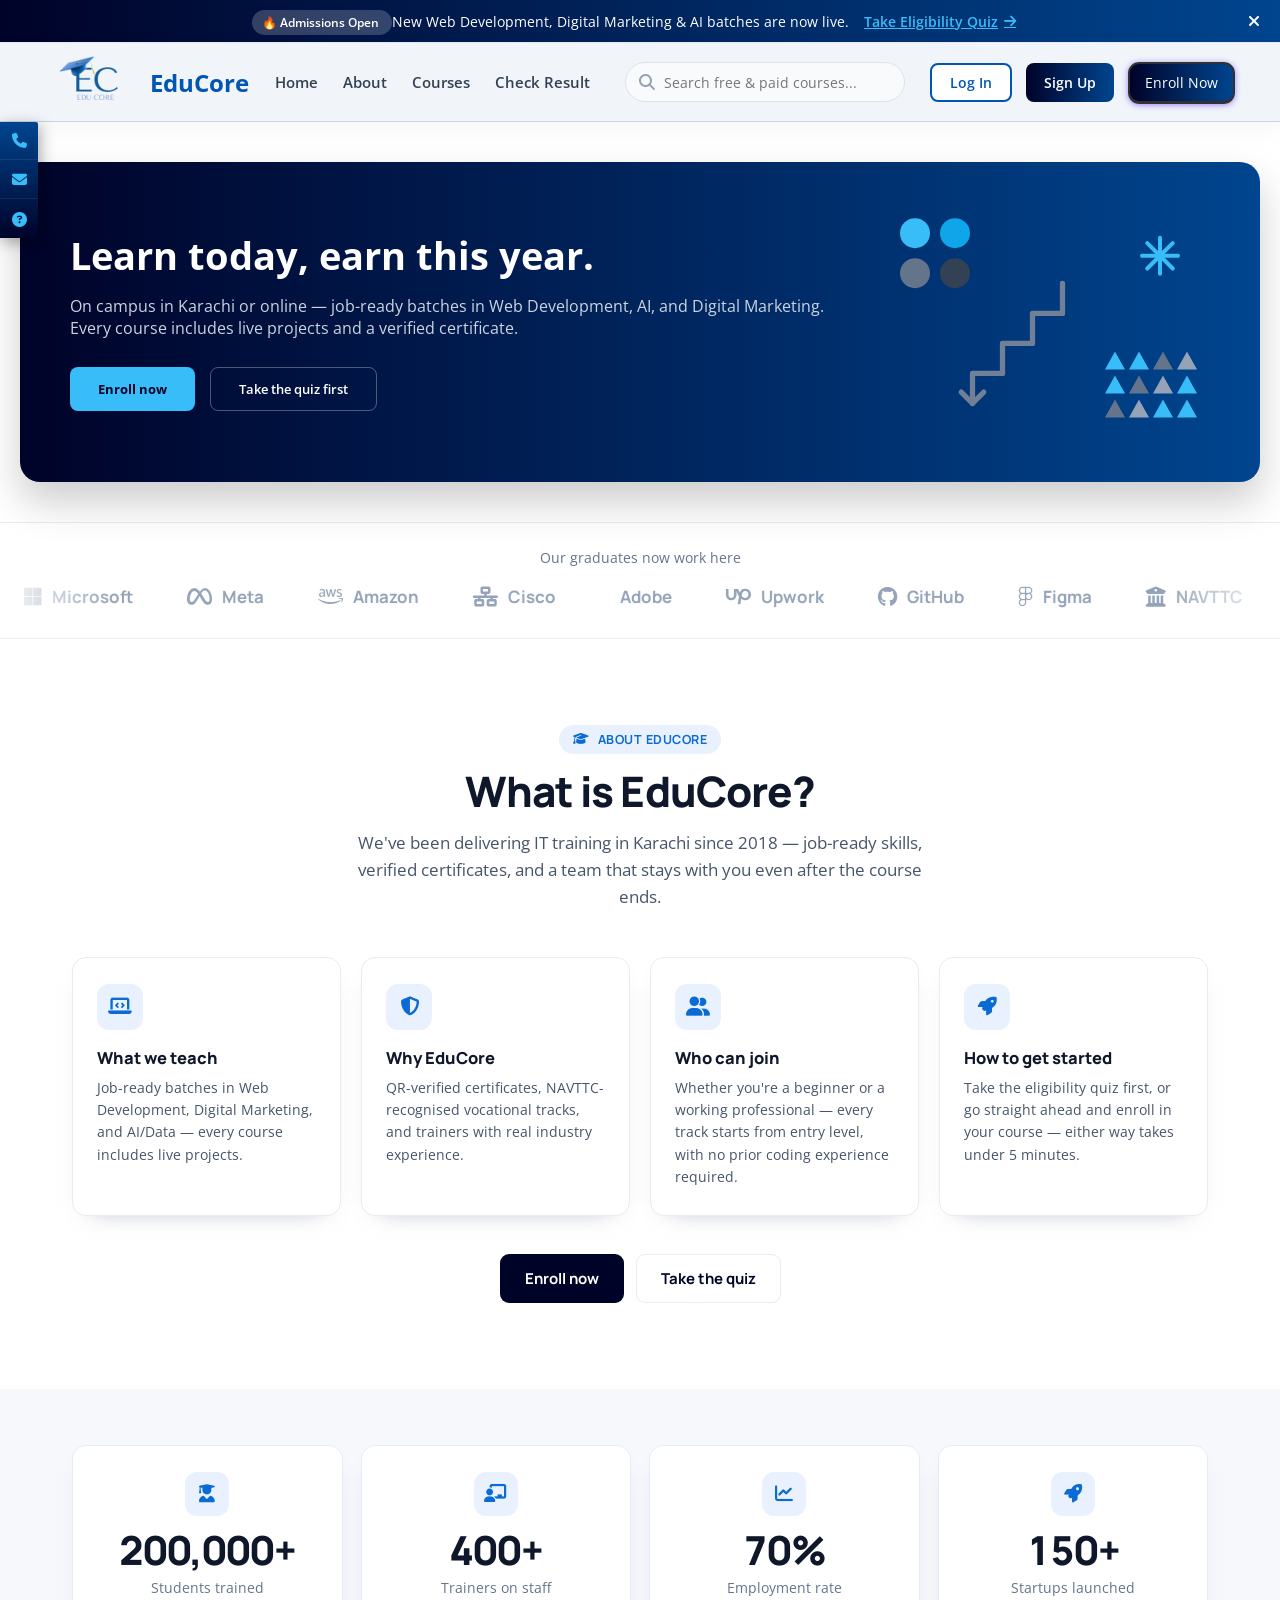
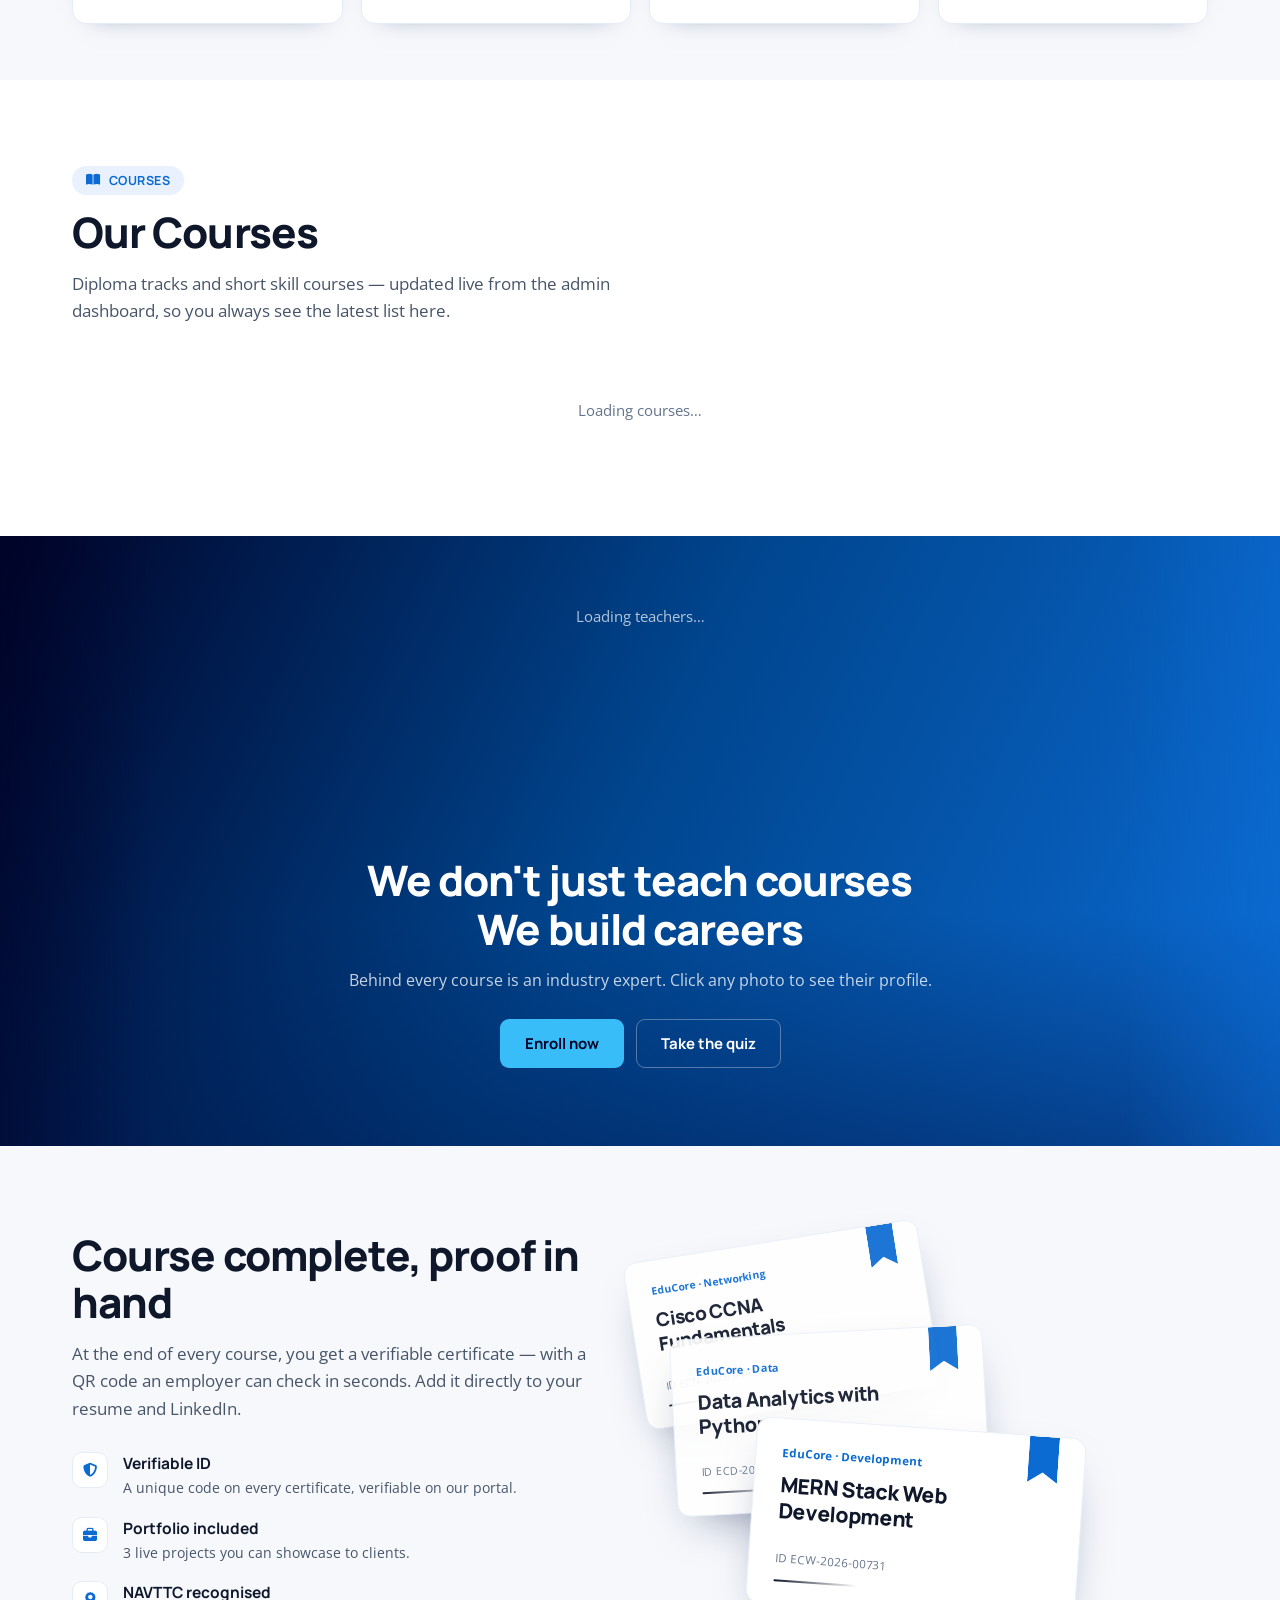
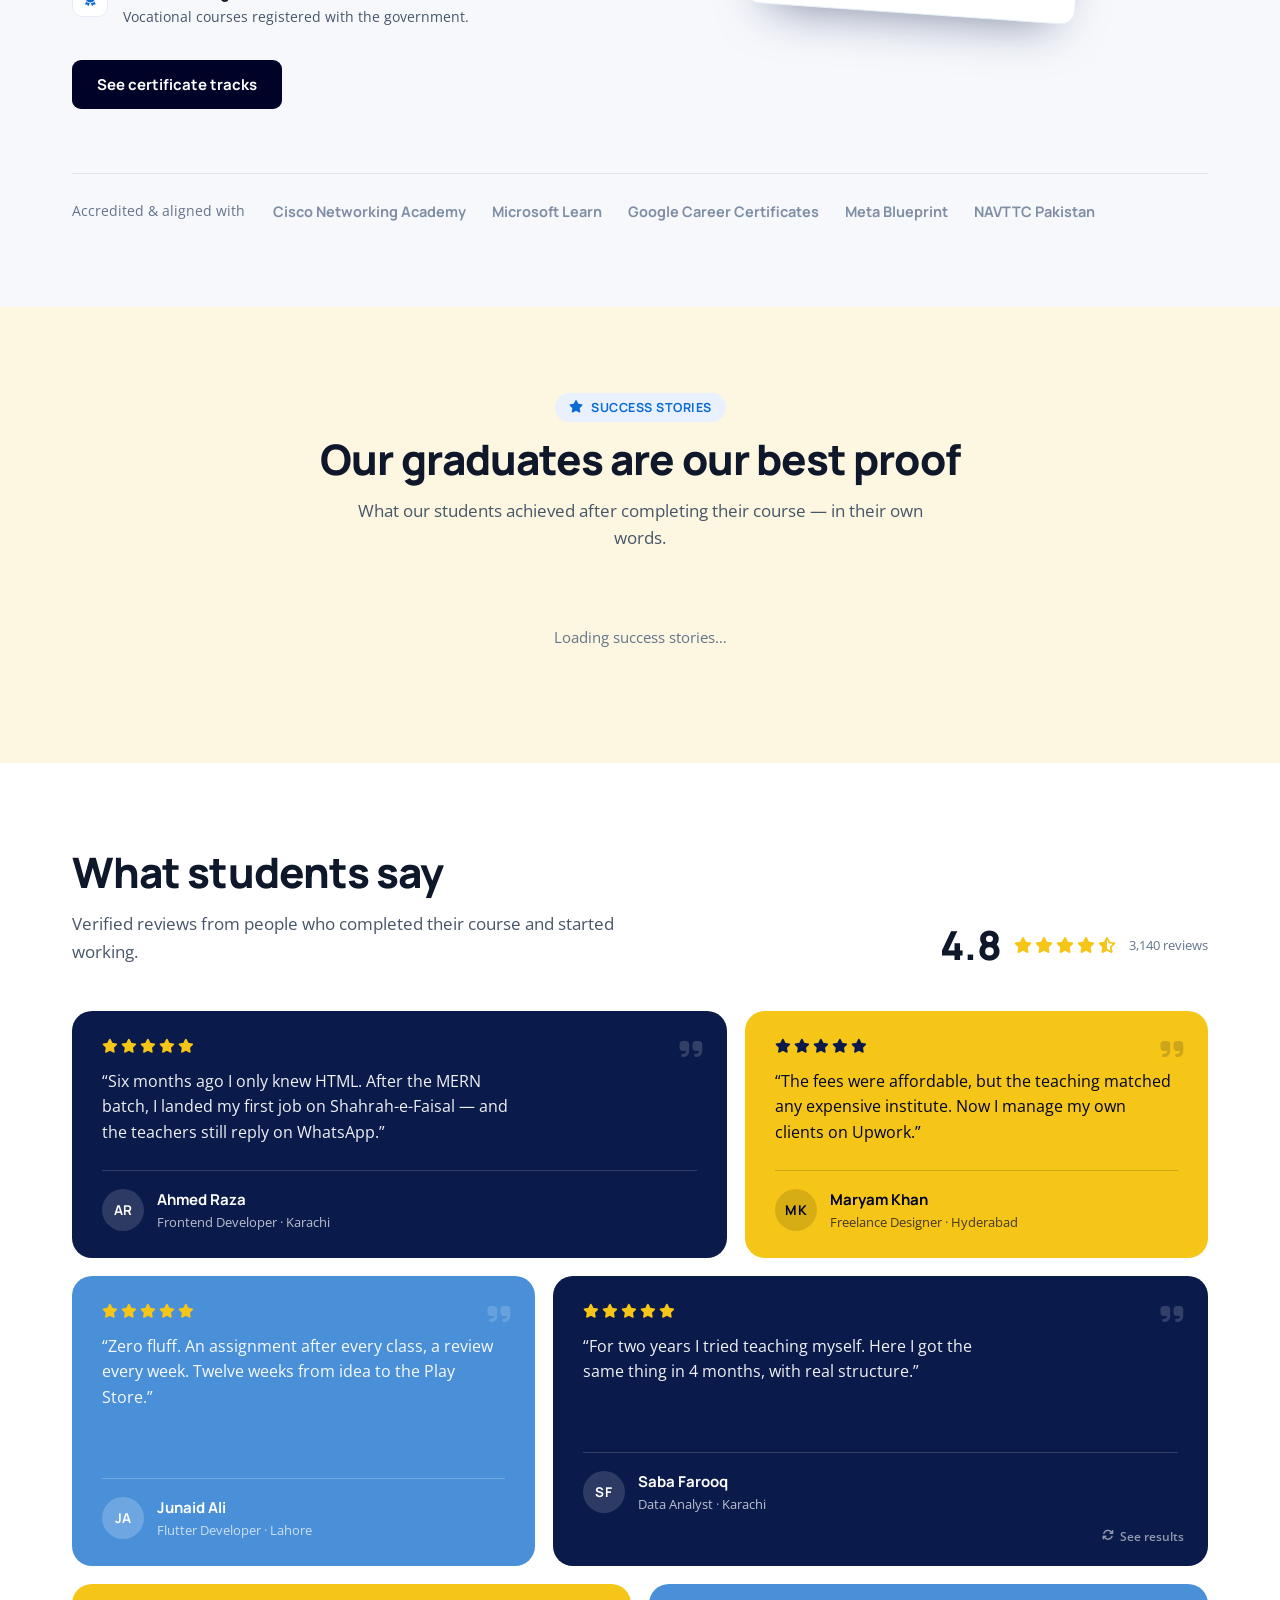
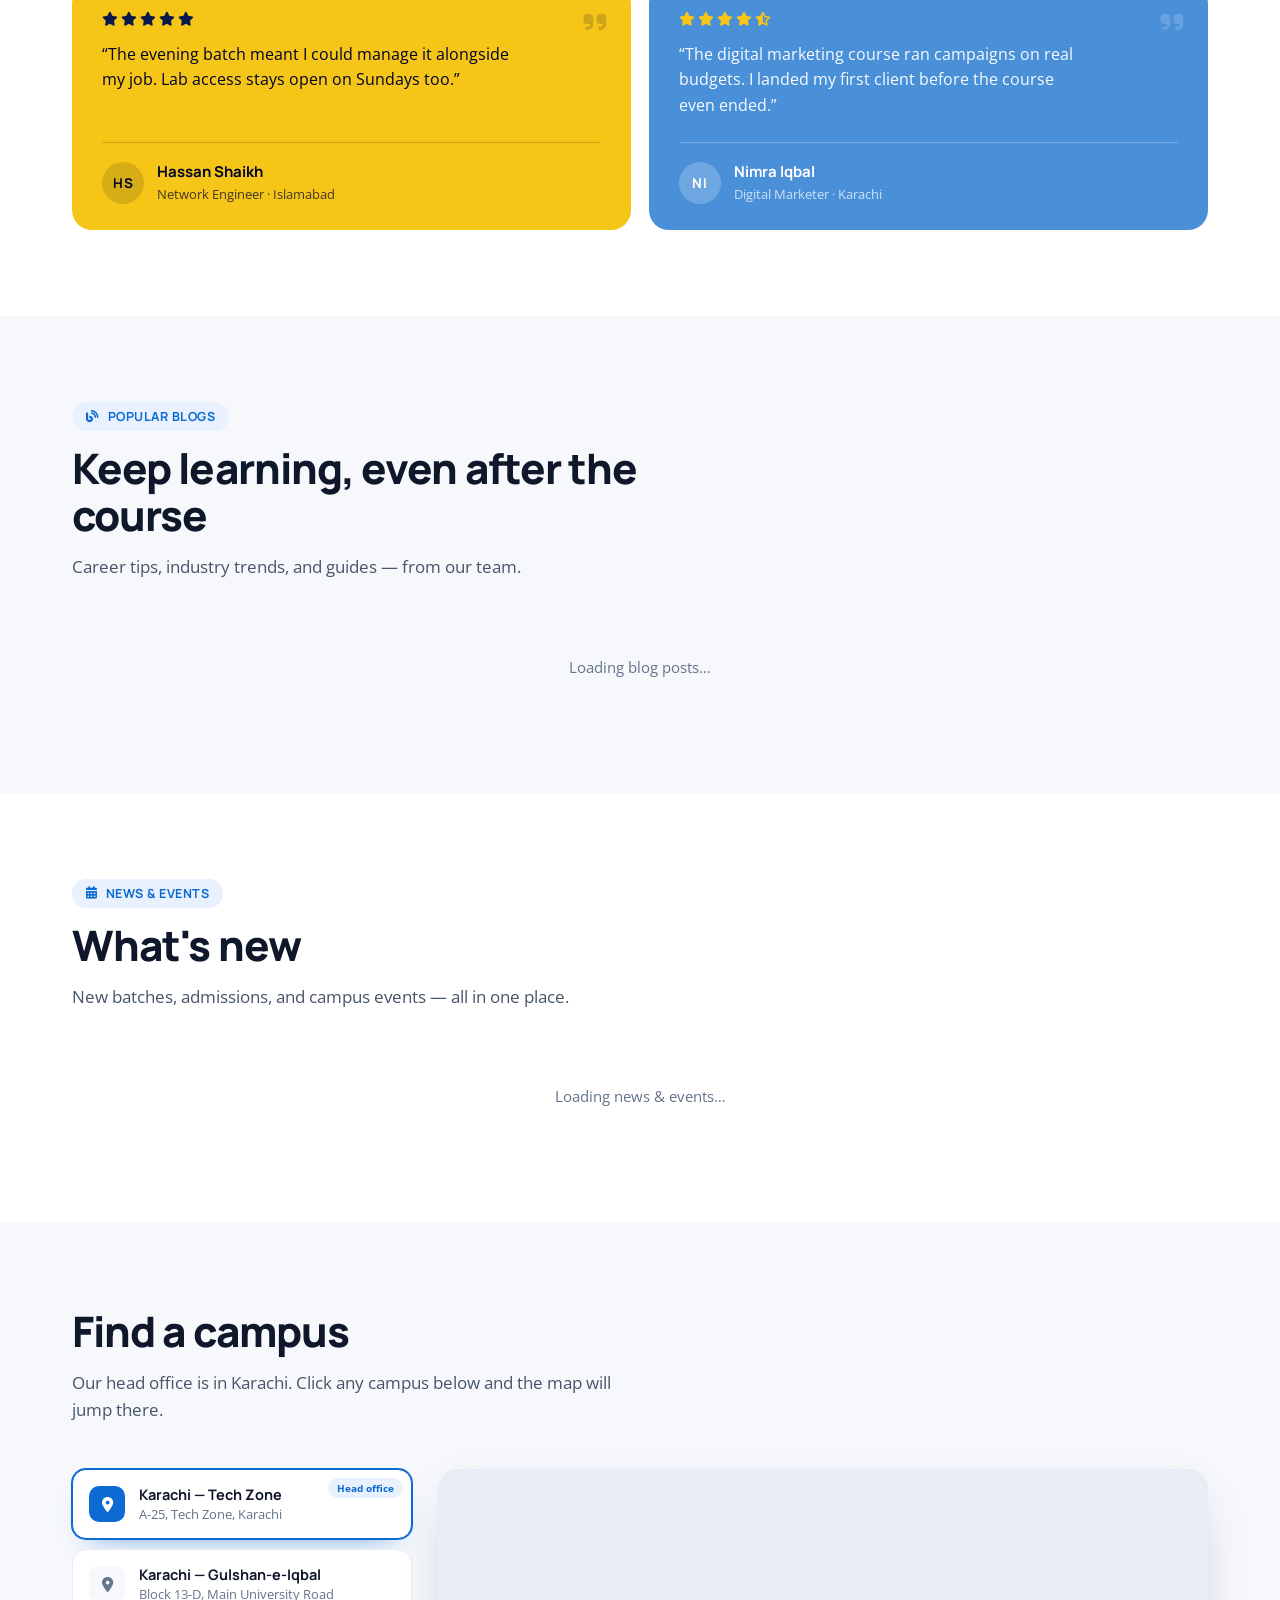
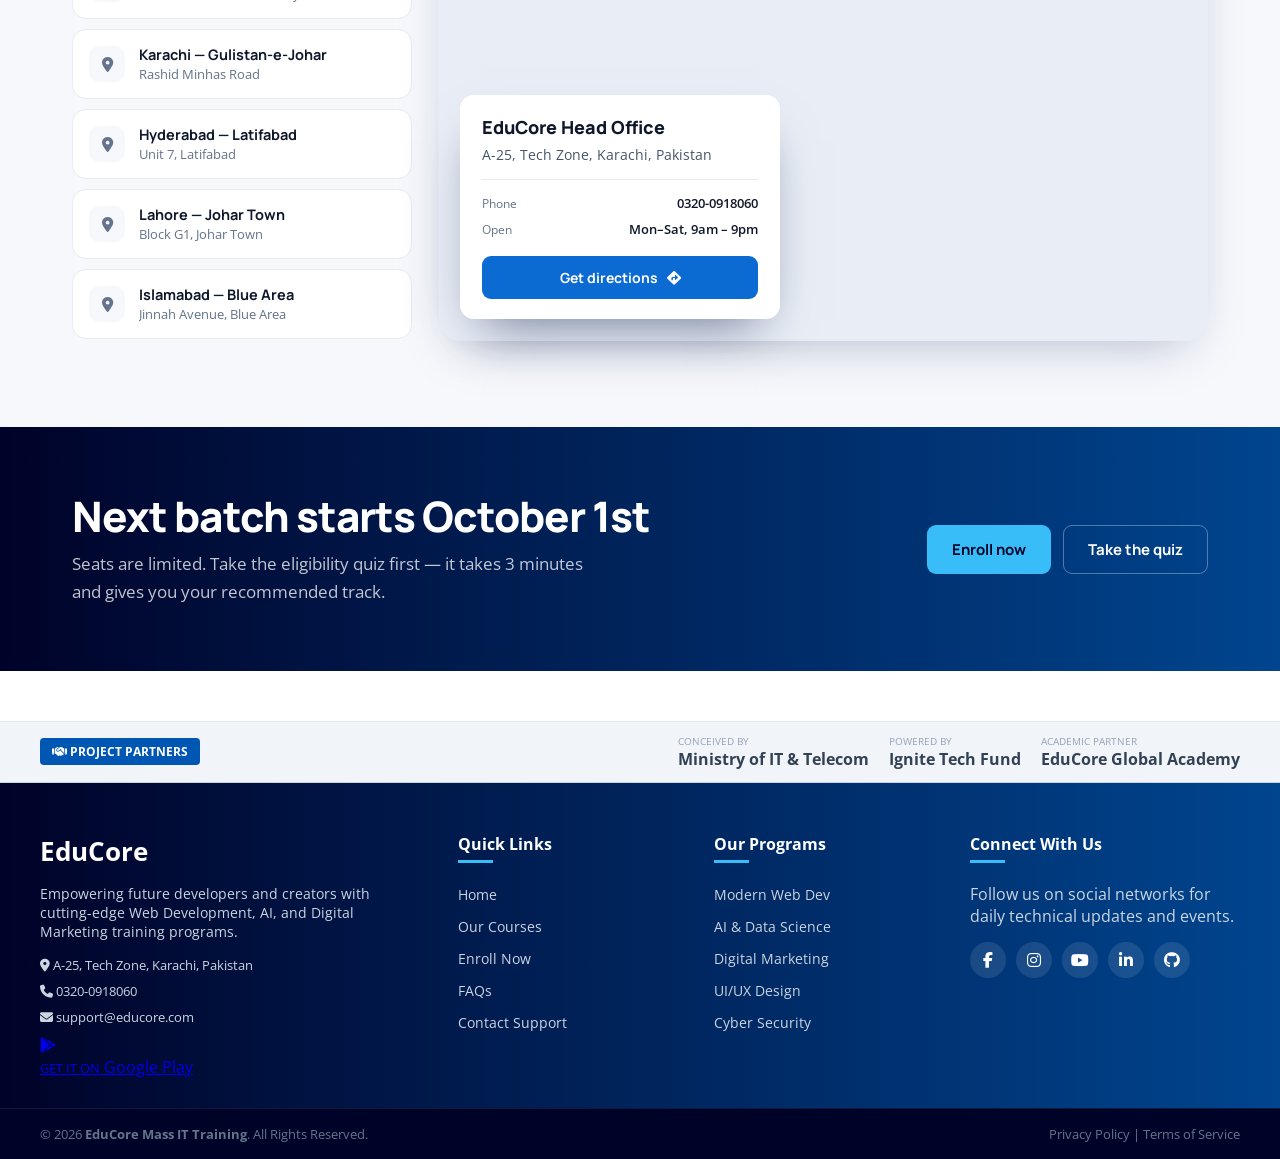
==== commit 57fd8cc7: "merging complete and conflict resolved" ====
--- a/index.html
+++ b/index.html
@@ -451,7 +451,8 @@
             </article>
 
             <!-- E -->
-            <article class="ec-rev ec-rev--plain ec-rev--w6">
+            <article class="ec-rev ec-rev--gold ec-rev--w6">
+                <span class="ec-rev-quote"><i class="fa-solid fa-quote-right"></i></span>
                 <span class="ec-rev-stars"><i class="fa-solid fa-star"></i><i class="fa-solid fa-star"></i><i class="fa-solid fa-star"></i><i class="fa-solid fa-star"></i><i class="fa-solid fa-star"></i></span>
                 <p class="ec-rev-text">“The evening batch meant I could manage it alongside my job. Lab access stays open on Sundays too.”</p>
                 <footer class="ec-rev-by">
@@ -461,7 +462,8 @@
             </article>
 
             <!-- F -->
-            <article class="ec-rev ec-rev--plain ec-rev--w6">
+            <article class="ec-rev ec-rev--sky ec-rev--w6">
+                <span class="ec-rev-quote"><i class="fa-solid fa-quote-right"></i></span>
                 <span class="ec-rev-stars"><i class="fa-solid fa-star"></i><i class="fa-solid fa-star"></i><i class="fa-solid fa-star"></i><i class="fa-solid fa-star"></i><i class="fa-solid fa-star-half-stroke"></i></span>
                 <p class="ec-rev-text">“The digital marketing course ran campaigns on real budgets. I landed my first client before the course even ended.”</p>
                 <footer class="ec-rev-by">
--- a/style.css
+++ b/style.css
@@ -341,6 +341,21 @@
     color: var(--text-dark);
     padding: 8px;
     line-height: 1;
+}
+
+/* Log In / Sign Up / Enroll Now copy shown inside the mobile hamburger
+   drawer (.center-nav). Hidden by default — only shown under 900px, see
+   below — so desktop keeps using the original .header-actions bar. */
+.mobile-nav-actions {
+    display: none;
+}
+
+/* Dim backdrop for the mobile drawer — hidden by default, only ever
+   shown under 900px (see below) via a pure CSS sibling selector, so it
+   always stays in sync with .center-nav's .nav-open class with no extra
+   JS needed. */
+.nav-backdrop {
+    display: none;
 }
 
 .login-btn {
@@ -914,6 +929,17 @@
         display: flex;
     }
 
+    /* Dims the page behind the drawer while it's open. Sits below the
+       header (z-index 9999) and the drawer itself (9998) so both stay
+       fully visible/usable, but above ordinary page content. */
+    .center-nav.nav-open ~ #navBackdrop {
+        display: block;
+        position: fixed;
+        inset: 0;
+        background: rgba(10, 20, 45, 0.45);
+        z-index: 9990;
+    }
+
     .nav-links {
         flex-direction: column;
         align-items: stretch;
@@ -957,6 +983,29 @@
         margin-top: 14px;
     }
 
+    /* Login/Sign Up/Enroll Now live here now (duplicated from
+       .header-actions in common.html) so they're always reachable via
+       the hamburger, even on the smallest phones. */
+    .mobile-nav-actions {
+        display: flex;
+        flex-direction: column;
+        gap: 10px;
+        width: 100%;
+        margin-top: 16px;
+        padding-top: 16px;
+        border-top: 1px solid var(--border-light);
+    }
+
+    .mobile-nav-actions .login-btn,
+    .mobile-nav-actions .signup-btn,
+    .mobile-nav-actions .enroll-btn {
+        width: 100%;
+        text-align: center;
+        justify-content: center;
+        padding: 12px;
+        font-size: 14px;
+    }
+
     .slider-container {
         flex-direction: column;
         text-align: center;
@@ -1000,32 +1049,25 @@
     .brand-logo { height: 62px; }
     .brand-name { font-size: 19px; }
 
-    .header-actions { gap: 8px; }
-
     .nav-toggle {
         display: flex;
         align-items: center;
         justify-content: center;
     }
 
-    /* Sign Up login page par bhi mojood hai, is liye chhoti screen par
-       sirf Log In aur Enroll Now rakhe gaye hain */
-    .signup-btn { display: none; }
-
-    .login-btn,
-    .enroll-btn {
-        padding: 7px 12px;
-        font-size: 13px;
-        white-space: nowrap;
-    }
+    /* Bug fix: Log In / Sign Up were being display:none'd on small
+       screens with no way left to reach them (.center-nav's own hamburger
+       didn't exist when this rule was first written). Now that the
+       hamburger drawer has its own .mobile-nav-actions copy of these
+       buttons (see above), the slim header bar's .header-actions is
+       hidden entirely instead of shrinking button-by-button — logo +
+       hamburger only, everything else lives in the drawer. */
+    .header-actions { display: none; }
 }
 
 @media (max-width: 520px) {
     .brand-logo { height: 52px; }
     .brand-name { font-size: 17px; }
-
-    /* Sab se chhoti screens par primary action hi rehta hai */
-    .login-btn { display: none; }
 }
 
 @media (max-width: 360px) {
